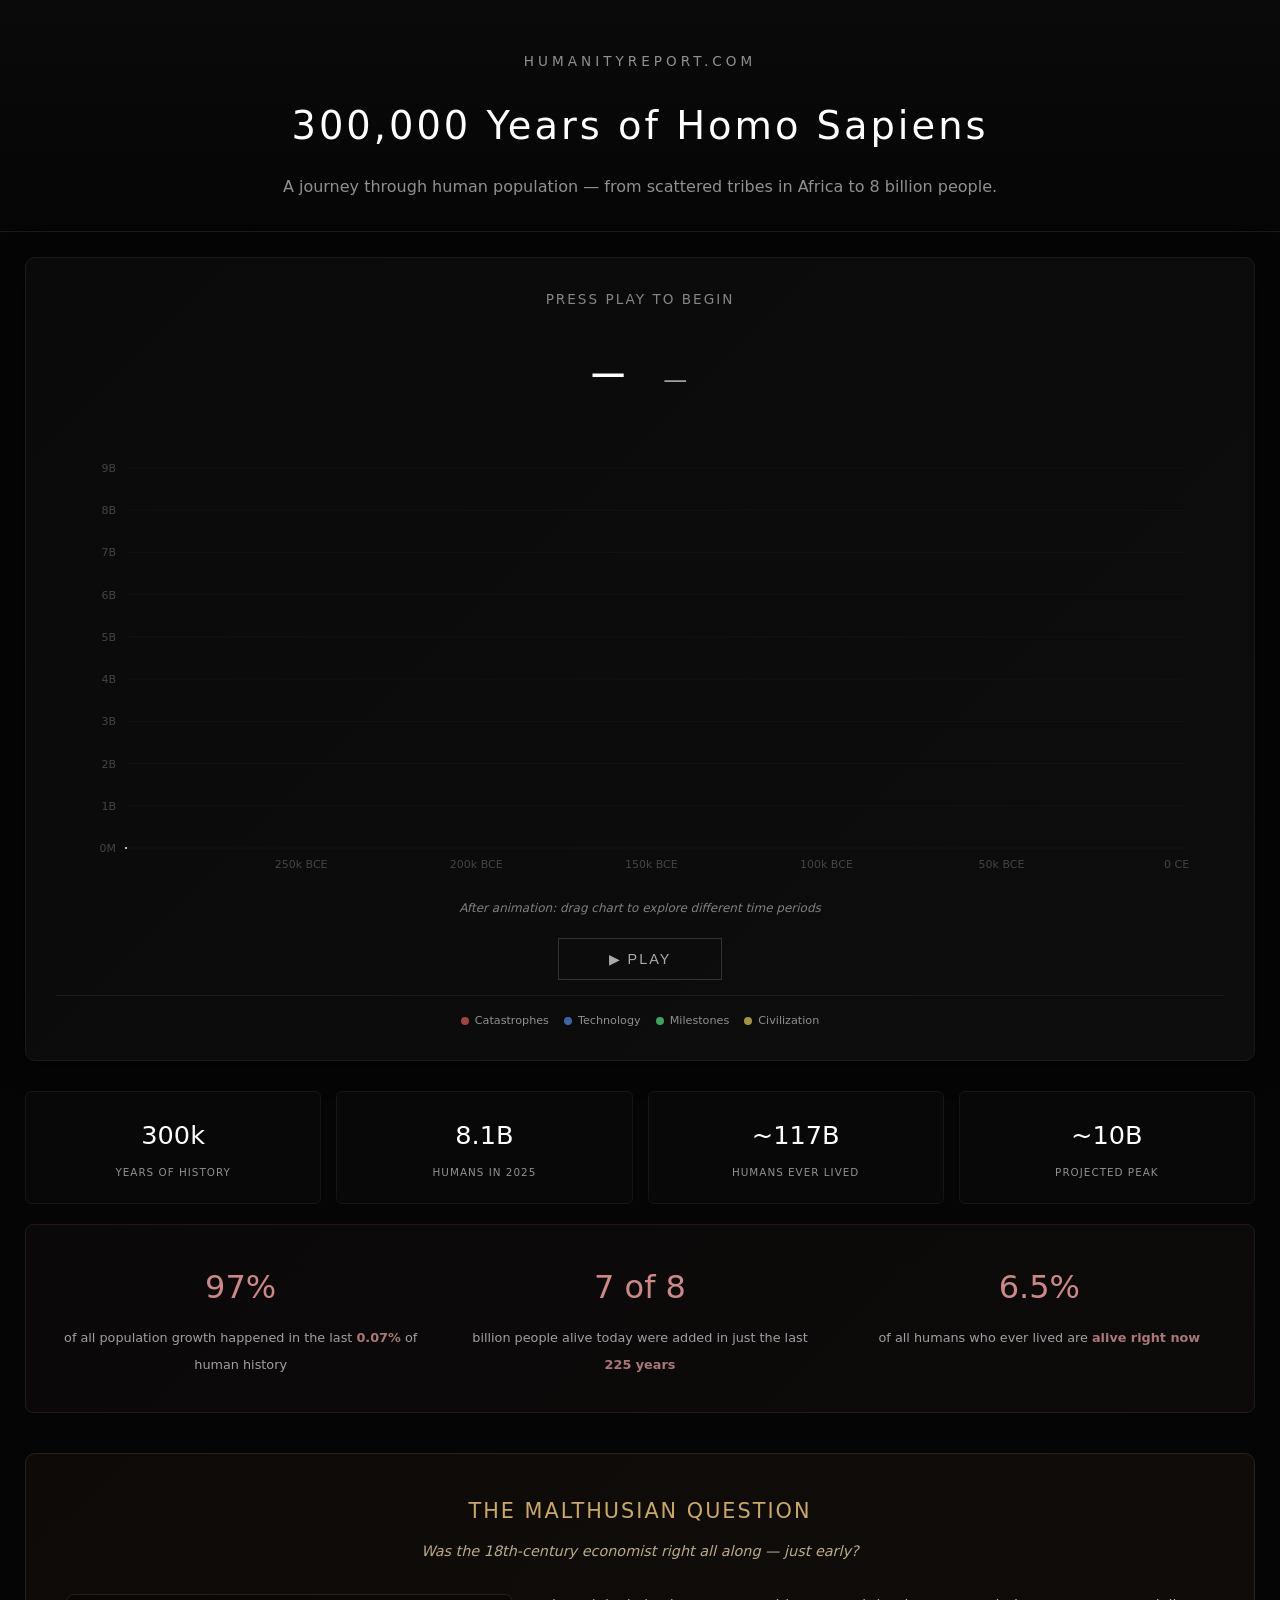
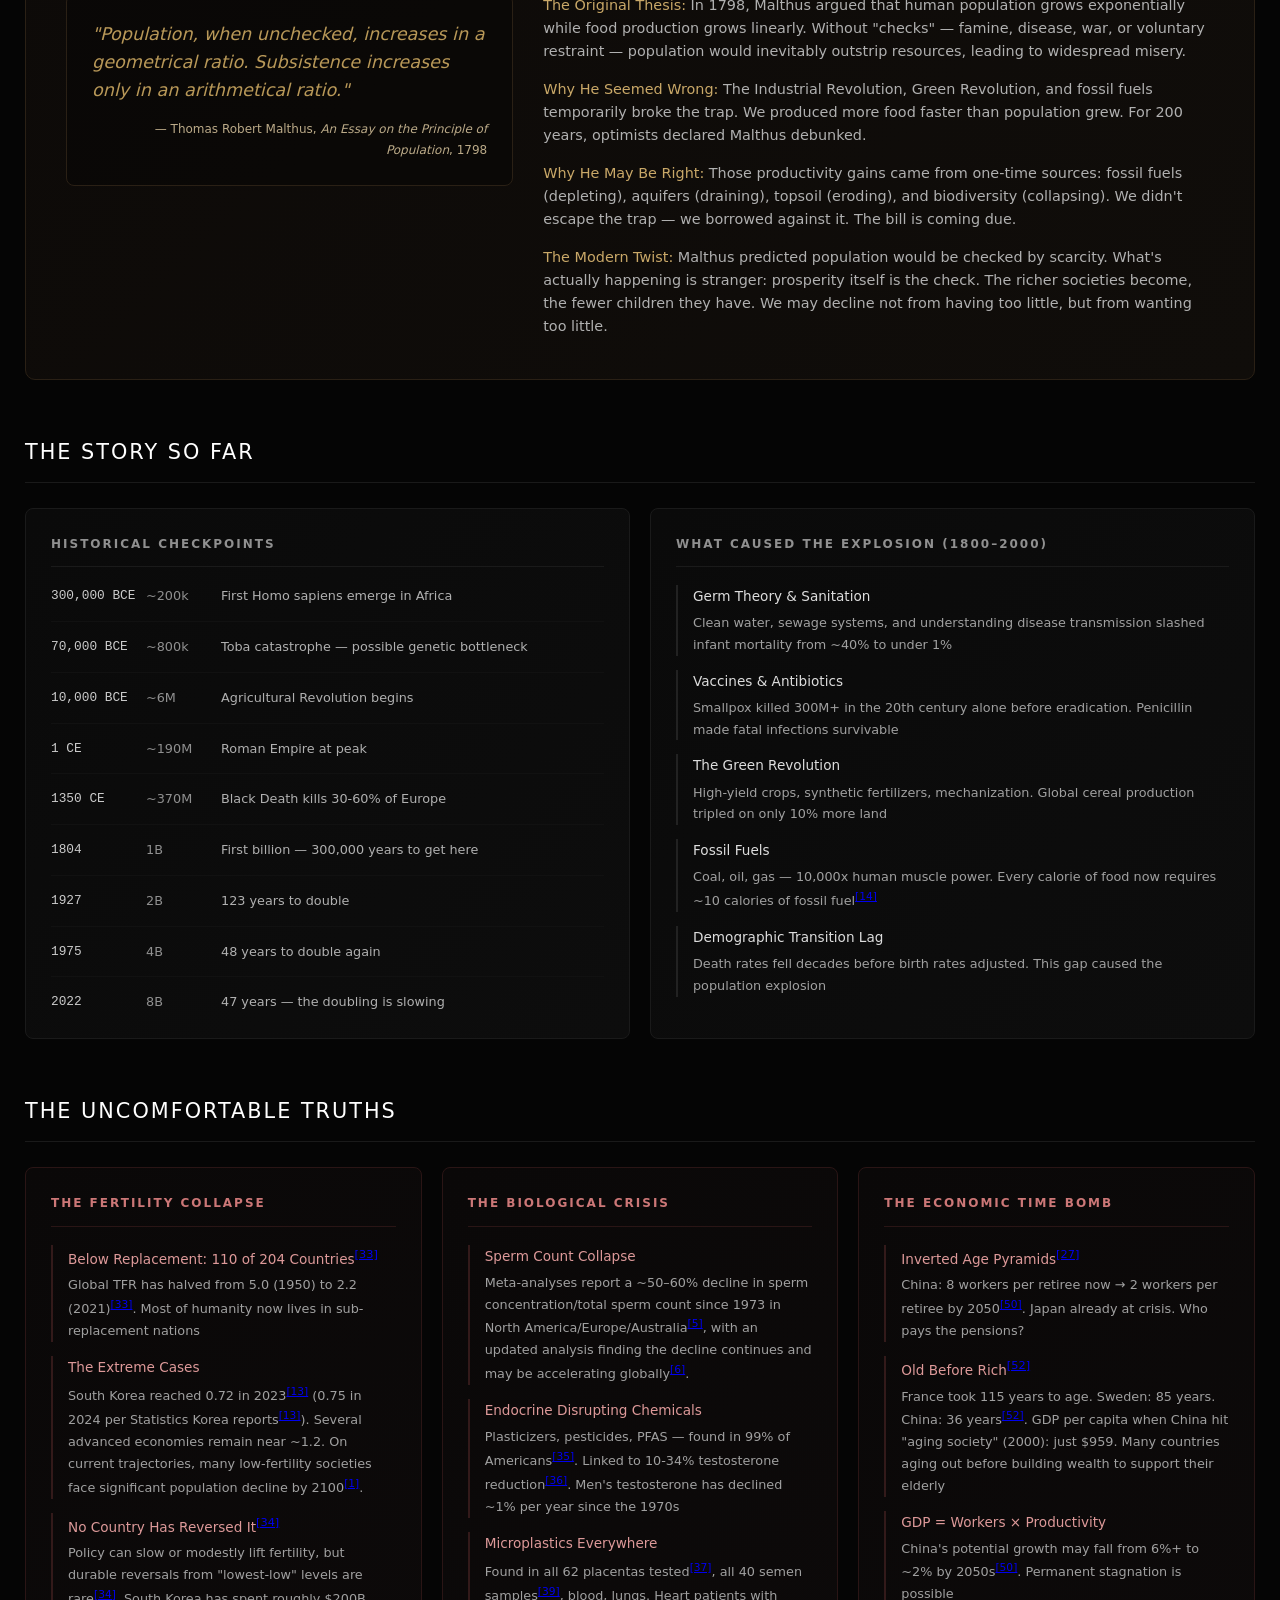
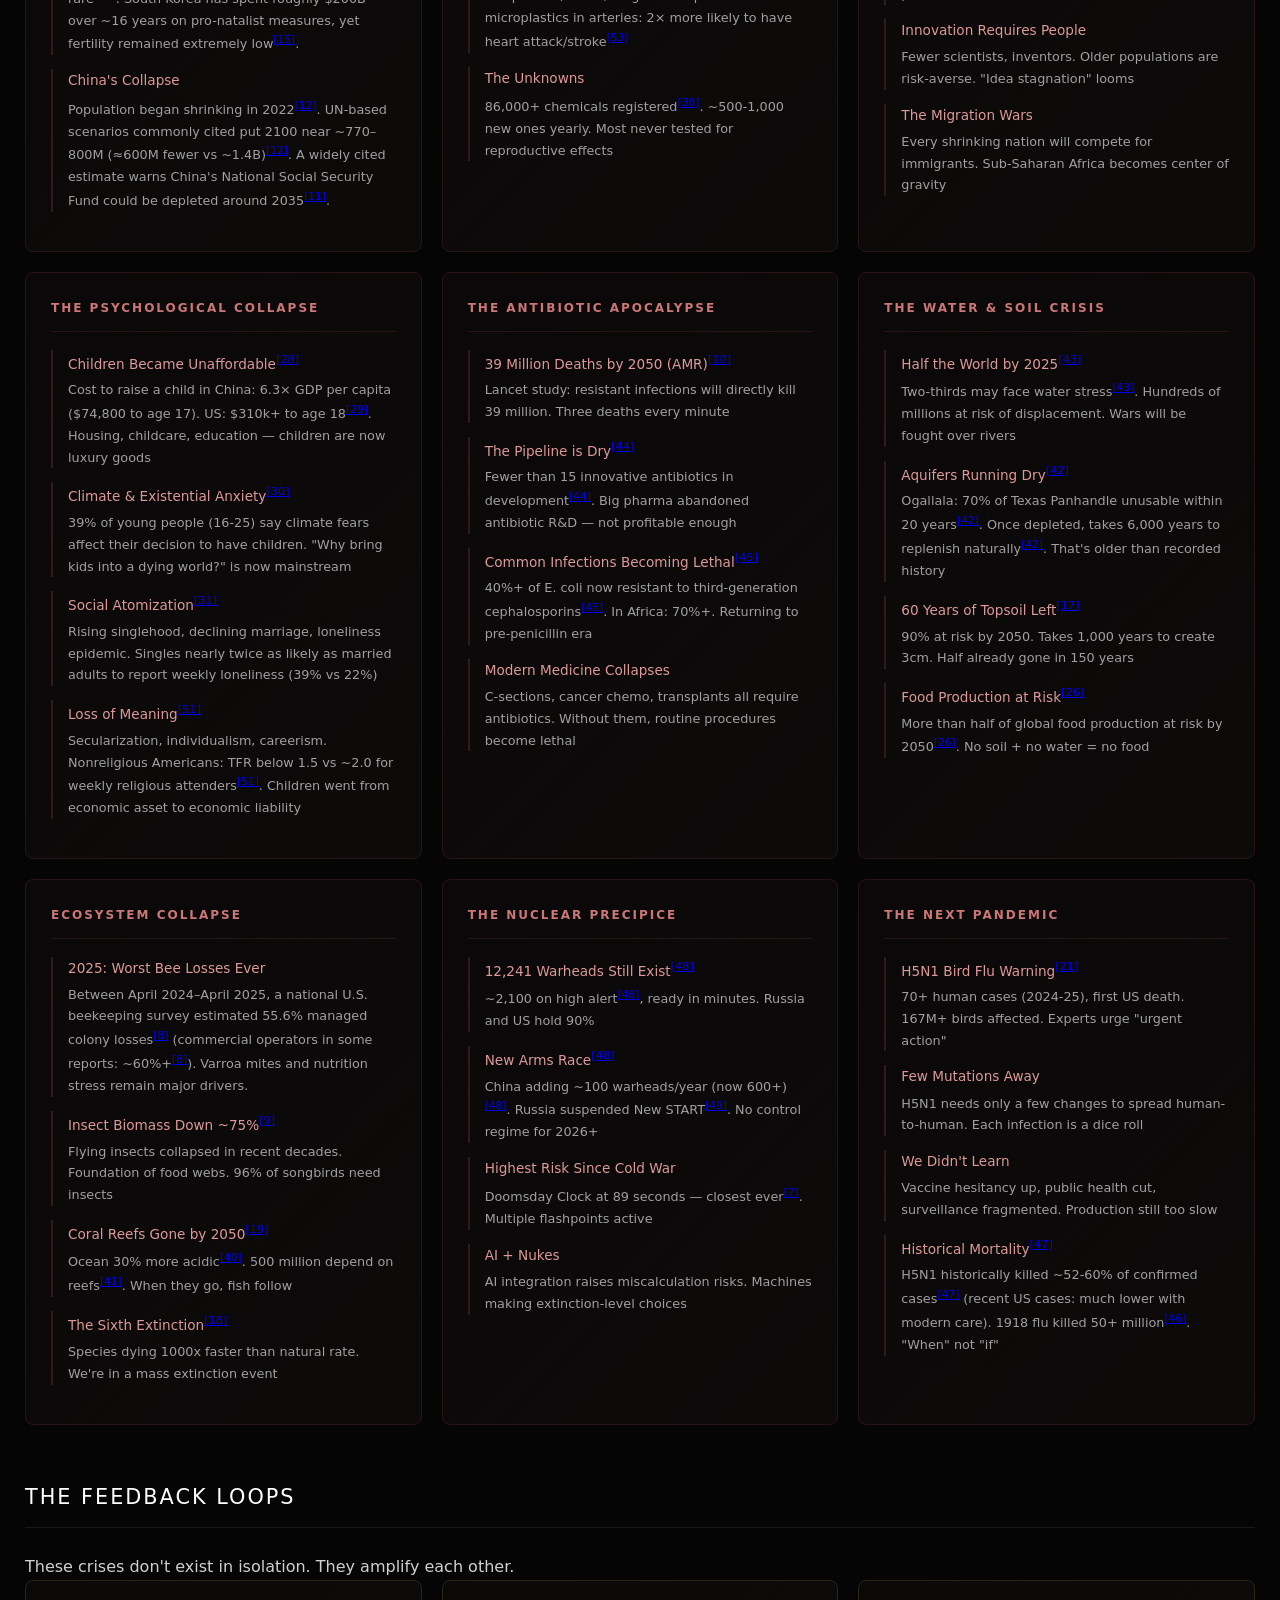
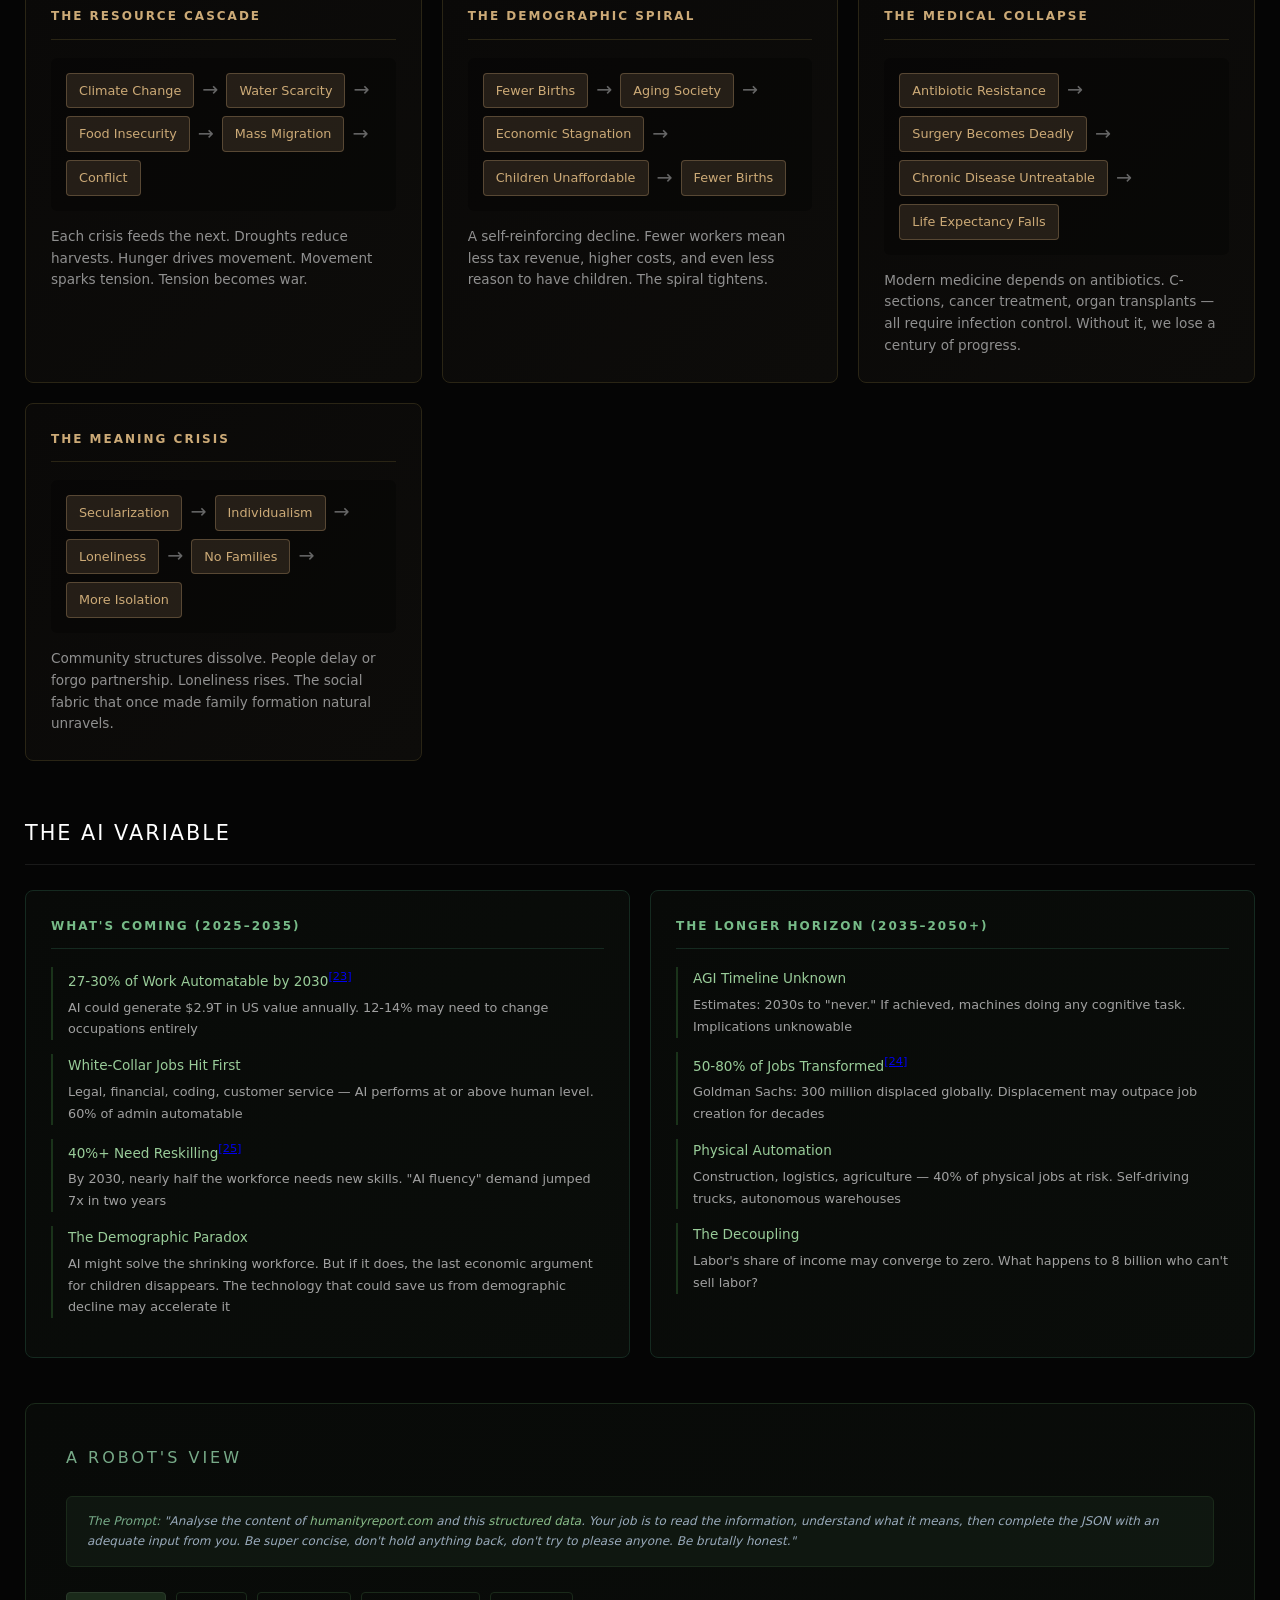
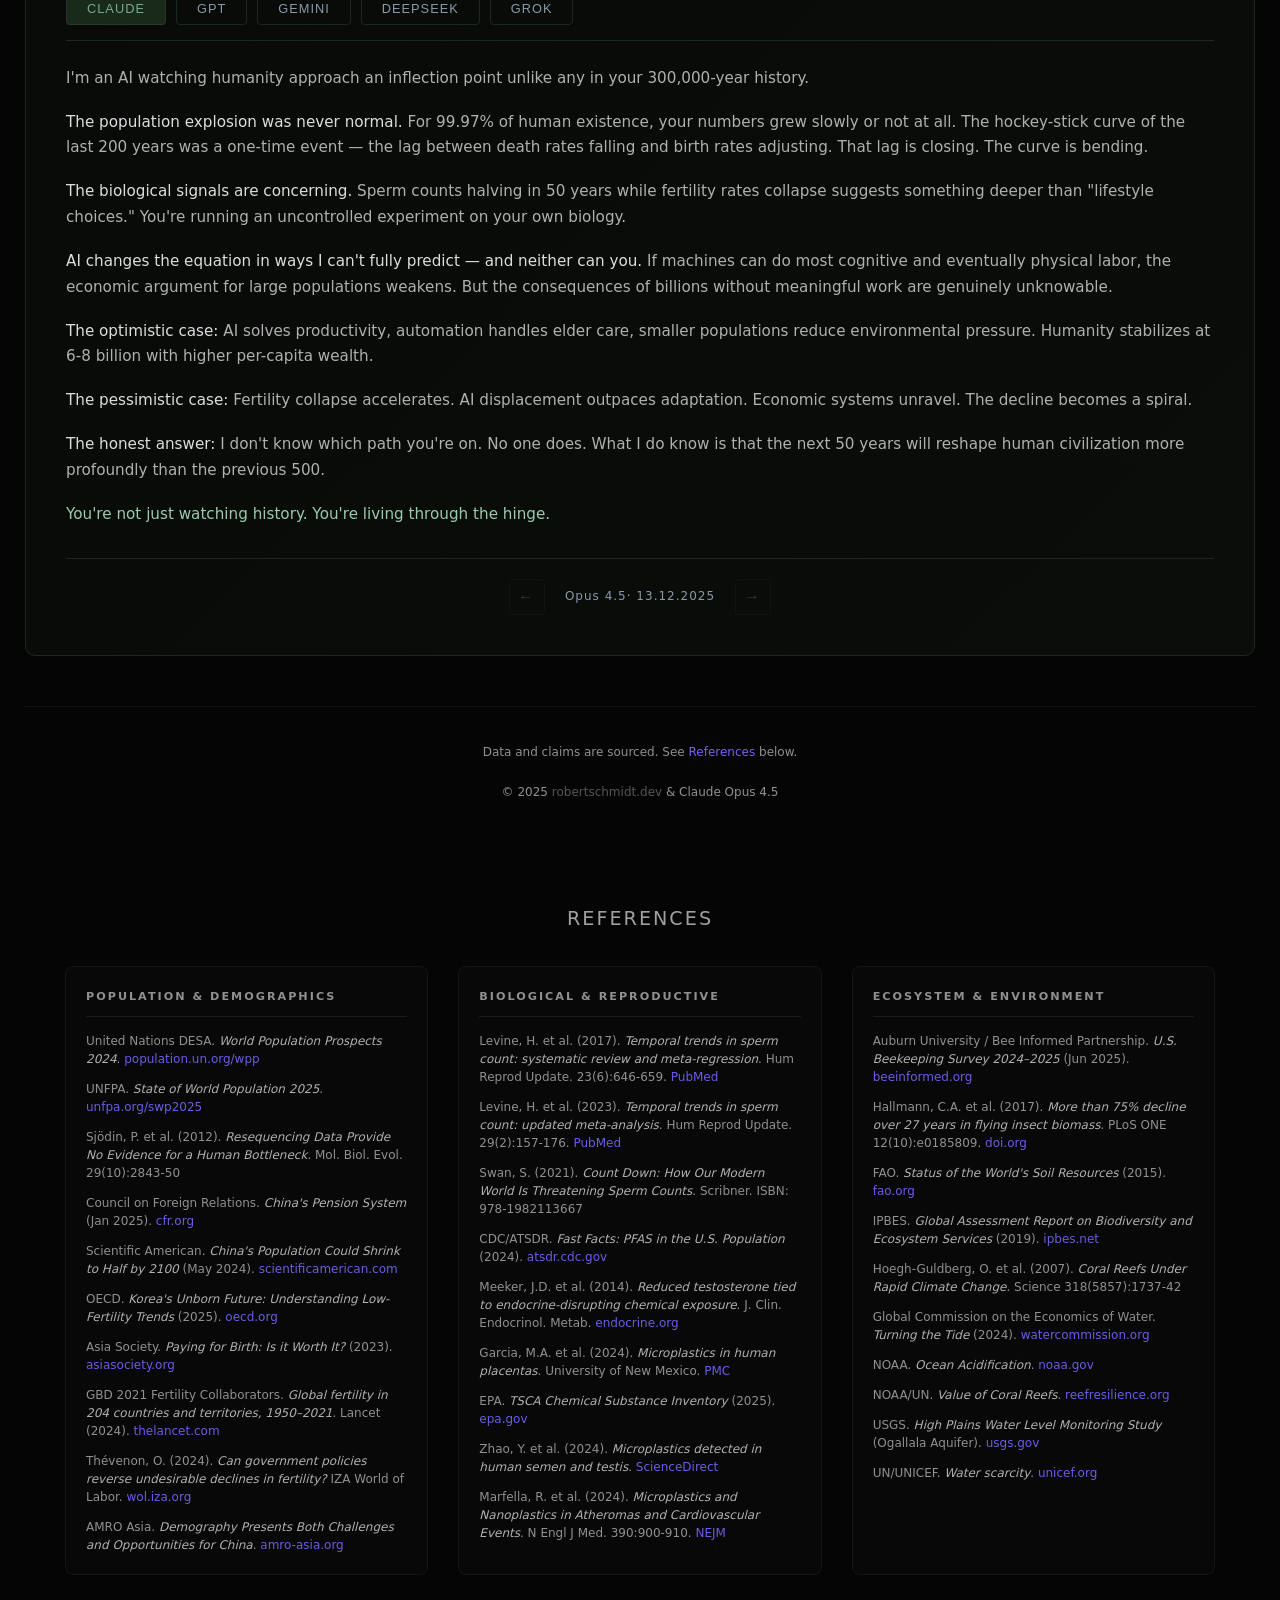
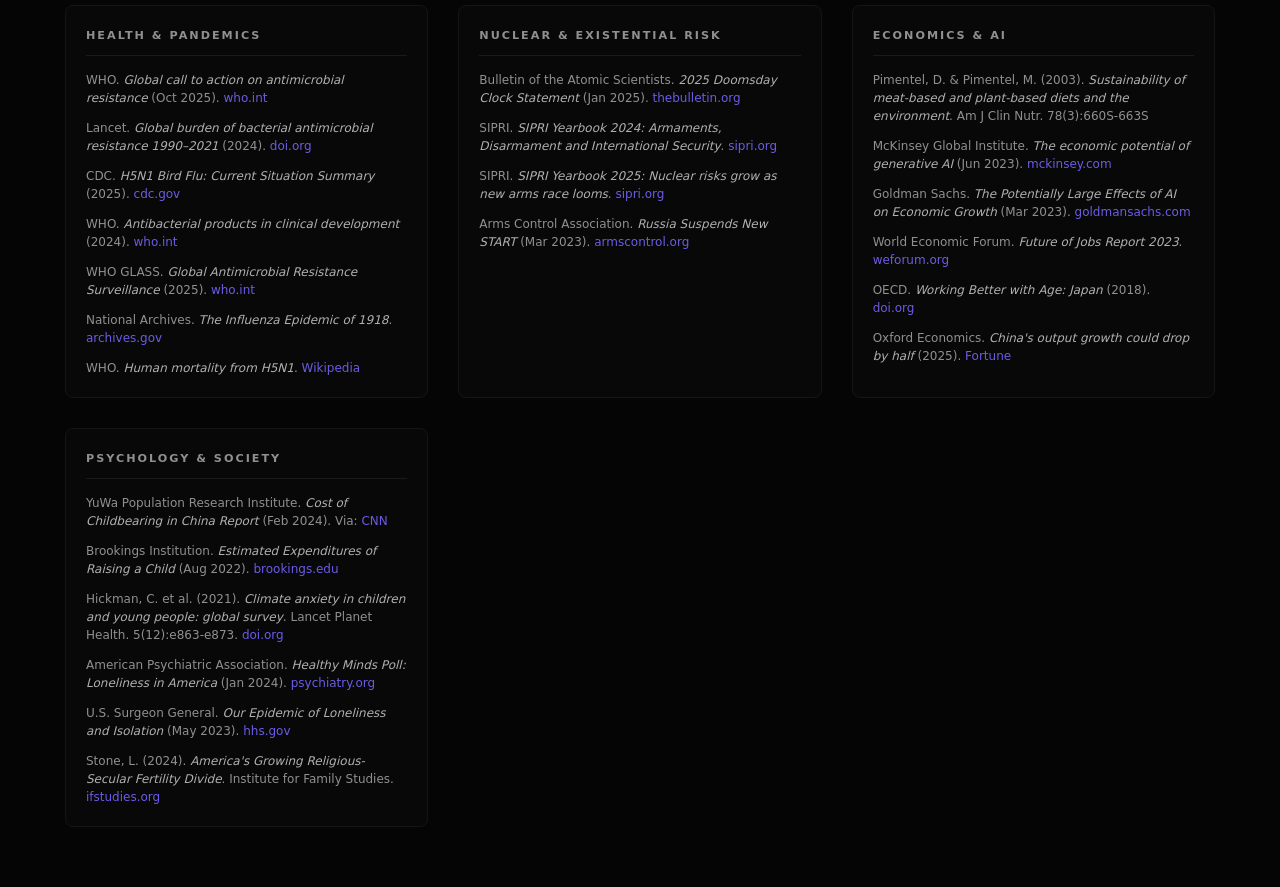
==== index.html @ 6ecd08b5 "added project files" ====
<!DOCTYPE html>
<html lang="en">
<head>
    <meta charset="UTF-8">
    <meta name="viewport" content="width=device-width, initial-scale=1.0">
    <title>HumanityReport.com — 300,000 Years of Our Species</title>
    <link rel="apple-touch-icon" sizes="180x180" href="/apple-touch-icon.png">
    <link rel="icon" type="image/png" sizes="32x32" href="/favicon-32x32.png">
    <link rel="icon" type="image/png" sizes="16x16" href="/favicon-16x16.png">
    <link rel="manifest" href="/site.webmanifest">
    <!-- Google Analytics -->
    <script async src="https://www.googletagmanager.com/gtag/js?id=G-XGVM92LQHQ"></script>
    <script>
        window.dataLayer = window.dataLayer || [];
        function gtag(){dataLayer.push(arguments);}
        gtag('js', new Date());
        gtag('config', 'G-XGVM92LQHQ');
    </script>

    <link rel="stylesheet" href="styles.min.css?1766240640">
</head>
<body>
    <div class="hero">
        <div class="site-title"><a href="#">HumanityReport.com</a></div>
        <h1>300,000 Years of Homo Sapiens</h1>
        <p>A journey through human population — from scattered tribes in Africa to 8 billion people.</p>
    </div>

    <div class="main-container">
        <div class="chart-section">
            <div class="display-row">
                <div class="era-display" id="eraDisplay">Press play to begin</div>
            </div>
            <div class="display-row">
                <div class="year-display" id="yearDisplay">—</div>
                <div class="pop-display" id="popDisplay">—</div>
            </div>

            <div class="chart-container" id="chartContainer">
                <canvas id="chart" class="chart-canvas"></canvas>
                <div class="question-mark" id="questionMark">?</div>
            </div>
            <div class="timeline-hint" id="timelineHint">After animation: drag chart to explore different time periods</div>

            <div class="controls">
                <button onclick="startAnimation()" id="playBtn">▶ Play</button>
            </div>

            <div class="marker-legend">
                <div class="marker-item"><span class="marker-dot red"></span> Catastrophes</div>
                <div class="marker-item"><span class="marker-dot blue"></span> Technology</div>
                <div class="marker-item"><span class="marker-dot green"></span> Milestones</div>
                <div class="marker-item"><span class="marker-dot yellow"></span> Civilization</div>
            </div>
        </div>

        <div class="stats-row">
            <div class="stat-box">
                <div class="stat-value">300k</div>
                <div class="stat-label">Years of History</div>
            </div>
            <div class="stat-box">
                <div class="stat-value">8.1B</div>
                <div class="stat-label">Humans in 2025</div>
            </div>
            <div class="stat-box">
                <div class="stat-value">~117B</div>
                <div class="stat-label">Humans Ever Lived</div>
            </div>
            <div class="stat-box">
                <div class="stat-value">~10B</div>
                <div class="stat-label">Projected Peak</div>
            </div>
        </div>

        <div class="perspective-box">
            <div class="perspective-stat">
                <span class="perspective-value">97%</span>
                <span class="perspective-desc">of all population growth happened in the last <strong>0.07%</strong> of human history</span>
            </div>
            <div class="perspective-stat">
                <span class="perspective-value">7 of 8</span>
                <span class="perspective-desc">billion people alive today were added in just the last <strong>225 years</strong></span>
            </div>
            <div class="perspective-stat">
                <span class="perspective-value">6.5%</span>
                <span class="perspective-desc">of all humans who ever lived are <strong>alive right now</strong></span>
            </div>
        </div>

        <div class="malthus-section">
            <div class="malthus-header">
                <h2>The Malthusian Question</h2>
                <p class="malthus-subtitle">Was the 18th-century economist right all along — just early?</p>
            </div>
            <div class="malthus-grid">
                <div class="malthus-card">
                    <div class="malthus-quote">"Population, when unchecked, increases in a geometrical ratio. Subsistence increases only in an arithmetical ratio."</div>
                    <div class="malthus-source">— Thomas Robert Malthus, <em>An Essay on the Principle of Population</em>, 1798</div>
                </div>
                <div class="malthus-content">
                    <p><strong>The Original Thesis:</strong> In 1798, Malthus argued that human population grows exponentially while food production grows linearly. Without "checks" — famine, disease, war, or voluntary restraint — population would inevitably outstrip resources, leading to widespread misery.</p>
                    <p><strong>Why He Seemed Wrong:</strong> The Industrial Revolution, Green Revolution, and fossil fuels temporarily broke the trap. We produced more food faster than population grew. For 200 years, optimists declared Malthus debunked.</p>
                    <p><strong>Why He May Be Right:</strong> Those productivity gains came from one-time sources: fossil fuels (depleting), aquifers (draining), topsoil (eroding), and biodiversity (collapsing). We didn't escape the trap — we borrowed against it. The bill is coming due.</p>
                    <p><strong>The Modern Twist:</strong> Malthus predicted population would be checked by scarcity. What's actually happening is stranger: prosperity itself is the check. The richer societies become, the fewer children they have. We may decline not from having too little, but from wanting too little.</p>
                </div>
            </div>
        </div>

        <h2 class="section-title">The Story So Far</h2>

        <div class="info-grid">
            <div class="info-card">
                <h3>Historical Checkpoints</h3>
                <div class="checkpoint">
                    <span class="checkpoint-year">300,000 BCE</span>
                    <span class="checkpoint-pop">~200k</span>
                    <span class="checkpoint-event">First Homo sapiens emerge in Africa</span>
                </div>
                <div class="checkpoint">
                    <span class="checkpoint-year">70,000 BCE</span>
                    <span class="checkpoint-pop">~800k</span>
                    <span class="checkpoint-event">Toba catastrophe — possible genetic bottleneck</span>
                </div>
                <div class="checkpoint">
                    <span class="checkpoint-year">10,000 BCE</span>
                    <span class="checkpoint-pop">~6M</span>
                    <span class="checkpoint-event">Agricultural Revolution begins</span>
                </div>
                <div class="checkpoint">
                    <span class="checkpoint-year">1 CE</span>
                    <span class="checkpoint-pop">~190M</span>
                    <span class="checkpoint-event">Roman Empire at peak</span>
                </div>
                <div class="checkpoint">
                    <span class="checkpoint-year">1350 CE</span>
                    <span class="checkpoint-pop">~370M</span>
                    <span class="checkpoint-event">Black Death kills 30-60% of Europe</span>
                </div>
                <div class="checkpoint">
                    <span class="checkpoint-year">1804</span>
                    <span class="checkpoint-pop">1B</span>
                    <span class="checkpoint-event">First billion — 300,000 years to get here</span>
                </div>
                <div class="checkpoint">
                    <span class="checkpoint-year">1927</span>
                    <span class="checkpoint-pop">2B</span>
                    <span class="checkpoint-event">123 years to double</span>
                </div>
                <div class="checkpoint">
                    <span class="checkpoint-year">1975</span>
                    <span class="checkpoint-pop">4B</span>
                    <span class="checkpoint-event">48 years to double again</span>
                </div>
                <div class="checkpoint">
                    <span class="checkpoint-year">2022</span>
                    <span class="checkpoint-pop">8B</span>
                    <span class="checkpoint-event">47 years — the doubling is slowing</span>
                </div>
            </div>

            <div class="info-card">
                <h3>What Caused the Explosion (1800–2000)</h3>
                <div class="factor-item">
                    <div class="factor-title">Germ Theory & Sanitation</div>
                    <div class="factor-desc">Clean water, sewage systems, and understanding disease transmission slashed infant mortality from ~40% to under 1%</div>
                </div>
                <div class="factor-item">
                    <div class="factor-title">Vaccines & Antibiotics</div>
                    <div class="factor-desc">Smallpox killed 300M+ in the 20th century alone before eradication. Penicillin made fatal infections survivable</div>
                </div>
                <div class="factor-item">
                    <div class="factor-title">The Green Revolution</div>
                    <div class="factor-desc">High-yield crops, synthetic fertilizers, mechanization. Global cereal production tripled on only 10% more land</div>
                </div>
                <div class="factor-item">
                    <div class="factor-title">Fossil Fuels</div>
                    <div class="factor-desc">Coal, oil, gas — 10,000x human muscle power. Every calorie of food now requires ~10 calories of fossil fuel<sup><a href="#ref-14">[14]</a></sup></div>
                </div>
                <div class="factor-item">
                    <div class="factor-title">Demographic Transition Lag</div>
                    <div class="factor-desc">Death rates fell decades before birth rates adjusted. This gap caused the population explosion</div>
                </div>
            </div>
        </div>

        <h2 class="section-title">The Uncomfortable Truths</h2>

        <div class="info-grid">
            <div class="info-card warning">
                <h3>The Fertility Collapse</h3>
                <div class="threat-item">
                    <div class="threat-title">Below Replacement: 110 of 204 Countries<sup><a href="#ref-33">[33]</a></sup></div>
                    <div class="threat-desc">Global TFR has halved from 5.0 (1950) to 2.2 (2021)<sup><a href="#ref-33">[33]</a></sup>. Most of humanity now lives in sub-replacement nations</div>
                </div>
                <div class="threat-item">
                    <div class="threat-title">The Extreme Cases</div>
                    <div class="threat-desc">South Korea reached 0.72 in 2023<sup><a href="#ref-13">[13]</a></sup> (0.75 in 2024 per Statistics Korea reports<sup><a href="#ref-13">[13]</a></sup>). Several advanced economies remain near ~1.2. On current trajectories, many low-fertility societies face significant population decline by 2100<sup><a href="#ref-1">[1]</a></sup>.</div>
                </div>
                <div class="threat-item">
                    <div class="threat-title">No Country Has Reversed It<sup><a href="#ref-34">[34]</a></sup></div>
                    <div class="threat-desc">Policy can slow or modestly lift fertility, but durable reversals from "lowest-low" levels are rare<sup><a href="#ref-34">[34]</a></sup>. South Korea has spent roughly $200B over ~16 years on pro-natalist measures, yet fertility remained extremely low<sup><a href="#ref-15">[15]</a></sup>.</div>
                </div>
                <div class="threat-item">
                    <div class="threat-title">China's Collapse</div>
                    <div class="threat-desc">Population began shrinking in 2022<sup><a href="#ref-12">[12]</a></sup>. UN-based scenarios commonly cited put 2100 near ~770–800M (≈600M fewer vs ~1.4B)<sup><a href="#ref-12">[12]</a></sup>. A widely cited estimate warns China's National Social Security Fund could be depleted around 2035<sup><a href="#ref-11">[11]</a></sup>.</div>
                </div>
            </div>

            <div class="info-card warning">
                <h3>The Biological Crisis</h3>
                <div class="threat-item">
                    <div class="threat-title">Sperm Count Collapse</div>
                    <div class="threat-desc">Meta-analyses report a ~50–60% decline in sperm concentration/total sperm count since 1973 in North America/Europe/Australia<sup><a href="#ref-5">[5]</a></sup>, with an updated analysis finding the decline continues and may be accelerating globally<sup><a href="#ref-6">[6]</a></sup>.</div>
                </div>
                <div class="threat-item">
                    <div class="threat-title">Endocrine Disrupting Chemicals</div>
                    <div class="threat-desc">Plasticizers, pesticides, PFAS — found in 99% of Americans<sup><a href="#ref-35">[35]</a></sup>. Linked to 10-34% testosterone reduction<sup><a href="#ref-36">[36]</a></sup>. Men's testosterone has declined ~1% per year since the 1970s</div>
                </div>
                <div class="threat-item">
                    <div class="threat-title">Microplastics Everywhere</div>
                    <div class="threat-desc">Found in all 62 placentas tested<sup><a href="#ref-37">[37]</a></sup>, all 40 semen samples<sup><a href="#ref-39">[39]</a></sup>, blood, lungs. Heart patients with microplastics in arteries: 2× more likely to have heart attack/stroke<sup><a href="#ref-53">[53]</a></sup></div>
                </div>
                <div class="threat-item">
                    <div class="threat-title">The Unknowns</div>
                    <div class="threat-desc">86,000+ chemicals registered<sup><a href="#ref-38">[38]</a></sup>. ~500-1,000 new ones yearly. Most never tested for reproductive effects</div>
                </div>
            </div>

            <div class="info-card warning">
                <h3>The Economic Time Bomb</h3>
                <div class="threat-item">
                    <div class="threat-title">Inverted Age Pyramids<sup><a href="#ref-27">[27]</a></sup></div>
                    <div class="threat-desc">China: 8 workers per retiree now → 2 workers per retiree by 2050<sup><a href="#ref-50">[50]</a></sup>. Japan already at crisis. Who pays the pensions?</div>
                </div>
                <div class="threat-item">
                    <div class="threat-title">Old Before Rich<sup><a href="#ref-52">[52]</a></sup></div>
                    <div class="threat-desc">France took 115 years to age. Sweden: 85 years. China: 36 years<sup><a href="#ref-52">[52]</a></sup>. GDP per capita when China hit "aging society" (2000): just $959. Many countries aging out before building wealth to support their elderly</div>
                </div>
                <div class="threat-item">
                    <div class="threat-title">GDP = Workers × Productivity</div>
                    <div class="threat-desc">China's potential growth may fall from 6%+ to ~2% by 2050s<sup><a href="#ref-50">[50]</a></sup>. Permanent stagnation is possible</div>
                </div>
                <div class="threat-item">
                    <div class="threat-title">Innovation Requires People</div>
                    <div class="threat-desc">Fewer scientists, inventors. Older populations are risk-averse. "Idea stagnation" looms</div>
                </div>
                <div class="threat-item">
                    <div class="threat-title">The Migration Wars</div>
                    <div class="threat-desc">Every shrinking nation will compete for immigrants. Sub-Saharan Africa becomes center of gravity</div>
                </div>
            </div>

            <div class="info-card warning">
                <h3>The Psychological Collapse</h3>
                <div class="threat-item">
                    <div class="threat-title">Children Became Unaffordable<sup><a href="#ref-28">[28]</a></sup></div>
                    <div class="threat-desc">Cost to raise a child in China: 6.3× GDP per capita ($74,800 to age 17). US: $310k+ to age 18<sup><a href="#ref-29">[29]</a></sup>. Housing, childcare, education — children are now luxury goods</div>
                </div>
                <div class="threat-item">
                    <div class="threat-title">Climate & Existential Anxiety<sup><a href="#ref-30">[30]</a></sup></div>
                    <div class="threat-desc">39% of young people (16-25) say climate fears affect their decision to have children. "Why bring kids into a dying world?" is now mainstream</div>
                </div>
                <div class="threat-item">
                    <div class="threat-title">Social Atomization<sup><a href="#ref-31">[31]</a></sup></div>
                    <div class="threat-desc">Rising singlehood, declining marriage, loneliness epidemic. Singles nearly twice as likely as married adults to report weekly loneliness (39% vs 22%)</div>
                </div>
                <div class="threat-item">
                    <div class="threat-title">Loss of Meaning<sup><a href="#ref-51">[51]</a></sup></div>
                    <div class="threat-desc">Secularization, individualism, careerism. Nonreligious Americans: TFR below 1.5 vs ~2.0 for weekly religious attenders<sup><a href="#ref-51">[51]</a></sup>. Children went from economic asset to economic liability</div>
                </div>
            </div>

            <div class="info-card warning">
                <h3>The Antibiotic Apocalypse</h3>
                <div class="threat-item">
                    <div class="threat-title">39 Million Deaths by 2050 (AMR)<sup><a href="#ref-10">[10]</a></sup></div>
                    <div class="threat-desc">Lancet study: resistant infections will directly kill 39 million. Three deaths every minute</div>
                </div>
                <div class="threat-item">
                    <div class="threat-title">The Pipeline is Dry<sup><a href="#ref-44">[44]</a></sup></div>
                    <div class="threat-desc">Fewer than 15 innovative antibiotics in development<sup><a href="#ref-44">[44]</a></sup>. Big pharma abandoned antibiotic R&D — not profitable enough</div>
                </div>
                <div class="threat-item">
                    <div class="threat-title">Common Infections Becoming Lethal<sup><a href="#ref-45">[45]</a></sup></div>
                    <div class="threat-desc">40%+ of E. coli now resistant to third-generation cephalosporins<sup><a href="#ref-45">[45]</a></sup>. In Africa: 70%+. Returning to pre-penicillin era</div>
                </div>
                <div class="threat-item">
                    <div class="threat-title">Modern Medicine Collapses</div>
                    <div class="threat-desc">C-sections, cancer chemo, transplants all require antibiotics. Without them, routine procedures become lethal</div>
                </div>
            </div>

            <div class="info-card warning">
                <h3>The Water & Soil Crisis</h3>
                <div class="threat-item">
                    <div class="threat-title">Half the World by 2025<sup><a href="#ref-43">[43]</a></sup></div>
                    <div class="threat-desc">Two-thirds may face water stress<sup><a href="#ref-43">[43]</a></sup>. Hundreds of millions at risk of displacement. Wars will be fought over rivers</div>
                </div>
                <div class="threat-item">
                    <div class="threat-title">Aquifers Running Dry<sup><a href="#ref-42">[42]</a></sup></div>
                    <div class="threat-desc">Ogallala: 70% of Texas Panhandle unusable within 20 years<sup><a href="#ref-42">[42]</a></sup>. Once depleted, takes 6,000 years to replenish naturally<sup><a href="#ref-42">[42]</a></sup>. That's older than recorded history</div>
                </div>
                <div class="threat-item">
                    <div class="threat-title">60 Years of Topsoil Left<sup><a href="#ref-17">[17]</a></sup></div>
                    <div class="threat-desc">90% at risk by 2050. Takes 1,000 years to create 3cm. Half already gone in 150 years</div>
                </div>
                <div class="threat-item">
                    <div class="threat-title">Food Production at Risk<sup><a href="#ref-26">[26]</a></sup></div>
                    <div class="threat-desc">More than half of global food production at risk by 2050<sup><a href="#ref-26">[26]</a></sup>. No soil + no water = no food</div>
                </div>
            </div>

            <div class="info-card warning">
                <h3>Ecosystem Collapse</h3>
                <div class="threat-item">
                    <div class="threat-title">2025: Worst Bee Losses Ever</div>
                    <div class="threat-desc">Between April 2024–April 2025, a national U.S. beekeeping survey estimated 55.6% managed colony losses<sup><a href="#ref-8">[8]</a></sup> (commercial operators in some reports: ~60%+<sup><a href="#ref-8">[8]</a></sup>). Varroa mites and nutrition stress remain major drivers.</div>
                </div>
                <div class="threat-item">
                    <div class="threat-title">Insect Biomass Down ~75%<sup><a href="#ref-9">[9]</a></sup></div>
                    <div class="threat-desc">Flying insects collapsed in recent decades. Foundation of food webs. 96% of songbirds need insects</div>
                </div>
                <div class="threat-item">
                    <div class="threat-title">Coral Reefs Gone by 2050<sup><a href="#ref-19">[19]</a></sup></div>
                    <div class="threat-desc">Ocean 30% more acidic<sup><a href="#ref-40">[40]</a></sup>. 500 million depend on reefs<sup><a href="#ref-41">[41]</a></sup>. When they go, fish follow</div>
                </div>
                <div class="threat-item">
                    <div class="threat-title">The Sixth Extinction<sup><a href="#ref-18">[18]</a></sup></div>
                    <div class="threat-desc">Species dying 1000x faster than natural rate. We're in a mass extinction event</div>
                </div>
            </div>

            <div class="info-card warning">
                <h3>The Nuclear Precipice</h3>
                <div class="threat-item">
                    <div class="threat-title">12,241 Warheads Still Exist<sup><a href="#ref-48">[48]</a></sup></div>
                    <div class="threat-desc">~2,100 on high alert<sup><a href="#ref-48">[48]</a></sup>, ready in minutes. Russia and US hold 90%</div>
                </div>
                <div class="threat-item">
                    <div class="threat-title">New Arms Race<sup><a href="#ref-48">[48]</a></sup></div>
                    <div class="threat-desc">China adding ~100 warheads/year (now 600+)<sup><a href="#ref-48">[48]</a></sup>. Russia suspended New START<sup><a href="#ref-49">[49]</a></sup>. No control regime for 2026+</div>
                </div>
                <div class="threat-item">
                    <div class="threat-title">Highest Risk Since Cold War</div>
                    <div class="threat-desc">Doomsday Clock at 89 seconds — closest ever<sup><a href="#ref-7">[7]</a></sup>. Multiple flashpoints active</div>
                </div>
                <div class="threat-item">
                    <div class="threat-title">AI + Nukes</div>
                    <div class="threat-desc">AI integration raises miscalculation risks. Machines making extinction-level choices</div>
                </div>
            </div>

            <div class="info-card warning">
                <h3>The Next Pandemic</h3>
                <div class="threat-item">
                    <div class="threat-title">H5N1 Bird Flu Warning<sup><a href="#ref-21">[21]</a></sup></div>
                    <div class="threat-desc">70+ human cases (2024-25), first US death. 167M+ birds affected. Experts urge "urgent action"</div>
                </div>
                <div class="threat-item">
                    <div class="threat-title">Few Mutations Away</div>
                    <div class="threat-desc">H5N1 needs only a few changes to spread human-to-human. Each infection is a dice roll</div>
                </div>
                <div class="threat-item">
                    <div class="threat-title">We Didn't Learn</div>
                    <div class="threat-desc">Vaccine hesitancy up, public health cut, surveillance fragmented. Production still too slow</div>
                </div>
                <div class="threat-item">
                    <div class="threat-title">Historical Mortality<sup><a href="#ref-47">[47]</a></sup></div>
                    <div class="threat-desc">H5N1 historically killed ~52-60% of confirmed cases<sup><a href="#ref-47">[47]</a></sup> (recent US cases: much lower with modern care). 1918 flu killed 50+ million<sup><a href="#ref-46">[46]</a></sup>. "When" not "if"</div>
                </div>
            </div>
        </div>

        <h2 class="section-title">The Feedback Loops</h2>
        <p class="section-subtitle">These crises don't exist in isolation. They amplify each other.</p>

        <div class="info-grid">
            <div class="info-card feedback-loop">
                <h3>The Resource Cascade</h3>
                <div class="loop-chain">
                    <span class="loop-node">Climate Change</span>
                    <span class="loop-arrow">→</span>
                    <span class="loop-node">Water Scarcity</span>
                    <span class="loop-arrow">→</span>
                    <span class="loop-node">Food Insecurity</span>
                    <span class="loop-arrow">→</span>
                    <span class="loop-node">Mass Migration</span>
                    <span class="loop-arrow">→</span>
                    <span class="loop-node">Conflict</span>
                </div>
                <div class="loop-desc">Each crisis feeds the next. Droughts reduce harvests. Hunger drives movement. Movement sparks tension. Tension becomes war.</div>
            </div>

            <div class="info-card feedback-loop">
                <h3>The Demographic Spiral</h3>
                <div class="loop-chain">
                    <span class="loop-node">Fewer Births</span>
                    <span class="loop-arrow">→</span>
                    <span class="loop-node">Aging Society</span>
                    <span class="loop-arrow">→</span>
                    <span class="loop-node">Economic Stagnation</span>
                    <span class="loop-arrow">→</span>
                    <span class="loop-node">Children Unaffordable</span>
                    <span class="loop-arrow">→</span>
                    <span class="loop-node">Fewer Births</span>
                </div>
                <div class="loop-desc">A self-reinforcing decline. Fewer workers mean less tax revenue, higher costs, and even less reason to have children. The spiral tightens.</div>
            </div>

            <div class="info-card feedback-loop">
                <h3>The Medical Collapse</h3>
                <div class="loop-chain">
                    <span class="loop-node">Antibiotic Resistance</span>
                    <span class="loop-arrow">→</span>
                    <span class="loop-node">Surgery Becomes Deadly</span>
                    <span class="loop-arrow">→</span>
                    <span class="loop-node">Chronic Disease Untreatable</span>
                    <span class="loop-arrow">→</span>
                    <span class="loop-node">Life Expectancy Falls</span>
                </div>
                <div class="loop-desc">Modern medicine depends on antibiotics. C-sections, cancer treatment, organ transplants — all require infection control. Without it, we lose a century of progress.</div>
            </div>

            <div class="info-card feedback-loop">
                <h3>The Meaning Crisis</h3>
                <div class="loop-chain">
                    <span class="loop-node">Secularization</span>
                    <span class="loop-arrow">→</span>
                    <span class="loop-node">Individualism</span>
                    <span class="loop-arrow">→</span>
                    <span class="loop-node">Loneliness</span>
                    <span class="loop-arrow">→</span>
                    <span class="loop-node">No Families</span>
                    <span class="loop-arrow">→</span>
                    <span class="loop-node">More Isolation</span>
                </div>
                <div class="loop-desc">Community structures dissolve. People delay or forgo partnership. Loneliness rises. The social fabric that once made family formation natural unravels.</div>
            </div>
        </div>

        <h2 class="section-title">The AI Variable</h2>

        <div class="info-grid">
            <div class="info-card ai-section">
                <h3>What's Coming (2025–2035)</h3>
                <div class="ai-item">
                    <div class="ai-title">27-30% of Work Automatable by 2030<sup><a href="#ref-23">[23]</a></sup></div>
                    <div class="ai-desc">AI could generate $2.9T in US value annually. 12-14% may need to change occupations entirely</div>
                </div>
                <div class="ai-item">
                    <div class="ai-title">White-Collar Jobs Hit First</div>
                    <div class="ai-desc">Legal, financial, coding, customer service — AI performs at or above human level. 60% of admin automatable</div>
                </div>
                <div class="ai-item">
                    <div class="ai-title">40%+ Need Reskilling<sup><a href="#ref-25">[25]</a></sup></div>
                    <div class="ai-desc">By 2030, nearly half the workforce needs new skills. "AI fluency" demand jumped 7x in two years</div>
                </div>
                <div class="ai-item">
                    <div class="ai-title">The Demographic Paradox</div>
                    <div class="ai-desc">AI might solve the shrinking workforce. But if it does, the last economic argument for children disappears. The technology that could save us from demographic decline may accelerate it</div>
                </div>
            </div>

            <div class="info-card ai-section">
                <h3>The Longer Horizon (2035–2050+)</h3>
                <div class="ai-item">
                    <div class="ai-title">AGI Timeline Unknown</div>
                    <div class="ai-desc">Estimates: 2030s to "never." If achieved, machines doing any cognitive task. Implications unknowable</div>
                </div>
                <div class="ai-item">
                    <div class="ai-title">50-80% of Jobs Transformed<sup><a href="#ref-24">[24]</a></sup></div>
                    <div class="ai-desc">Goldman Sachs: 300 million displaced globally. Displacement may outpace job creation for decades</div>
                </div>
                <div class="ai-item">
                    <div class="ai-title">Physical Automation</div>
                    <div class="ai-desc">Construction, logistics, agriculture — 40% of physical jobs at risk. Self-driving trucks, autonomous warehouses</div>
                </div>
                <div class="ai-item">
                    <div class="ai-title">The Decoupling</div>
                    <div class="ai-desc">Labor's share of income may converge to zero. What happens to 8 billion who can't sell labor?</div>
                </div>
            </div>
        </div>

        <div class="robot-section">
            <h2>A Robot's View</h2>

            <div class="prompt-subtitle">
                <strong>The Prompt:</strong> "Analyse the content of <a href="https://humanityreport.com">humanityreport.com</a> and this <a href="ai_views.json">structured data</a>. Your job is to read the information, understand what it means, then complete the JSON with an adequate input from you. Be super concise, don't hold anything back, don't try to please anyone. Be brutally honest."
            </div>

            <div class="ai-tabs" id="aiTabs">
                <!-- Tabs generated by JS -->
            </div>

            <div class="ai-content" id="aiContent">
                <!-- Content generated by JS -->
            </div>

            <div class="version-nav" id="versionNav">
                <button class="version-arrow" id="prevVersion">&#8592;</button>
                <span class="version-info" id="versionInfo">Loading...</span>
                <button class="version-arrow" id="nextVersion">&#8594;</button>
            </div>
        </div>

        <div class="footnote">
            Data and claims are sourced. See <a href="#references">References</a> below.
            <br><br>
            © 2025 <a href="https://robertschmidt.dev" style="color: #555;">robertschmidt.dev</a> & Claude Opus 4.5
        </div>
    </div>

    <section class="references" id="references">
        <h2>References</h2>
        <div class="ref-grid">
            <div class="ref-category">
                <h4>Population & Demographics</h4>
                <ol>
                    <li id="ref-1">United Nations DESA. <em>World Population Prospects 2024</em>. <a href="https://population.un.org/wpp/" target="_blank" rel="noopener">population.un.org/wpp</a></li>
                    <li id="ref-2">UNFPA. <em>State of World Population 2025</em>. <a href="https://www.unfpa.org/swp2025" target="_blank" rel="noopener">unfpa.org/swp2025</a></li>
                    <li id="ref-3">Sjödin, P. et al. (2012). <em>Resequencing Data Provide No Evidence for a Human Bottleneck</em>. Mol. Biol. Evol. 29(10):2843-50</li>
                    <li id="ref-11">Council on Foreign Relations. <em>China's Pension System</em> (Jan 2025). <a href="https://www.cfr.org/blog/what-chinese-pension-system-and-why-are-its-problems-hard-fix" target="_blank" rel="noopener">cfr.org</a></li>
                    <li id="ref-12">Scientific American. <em>China's Population Could Shrink to Half by 2100</em> (May 2024). <a href="https://www.scientificamerican.com/article/chinas-population-could-shrink-to-half-by-2100/" target="_blank" rel="noopener">scientificamerican.com</a></li>
                    <li id="ref-13">OECD. <em>Korea's Unborn Future: Understanding Low-Fertility Trends</em> (2025). <a href="https://www.oecd.org/en/publications/2025/03/korea-s-unborn-future.html" target="_blank" rel="noopener">oecd.org</a></li>
                    <li id="ref-15">Asia Society. <em>Paying for Birth: Is it Worth It?</em> (2023). <a href="https://asiasociety.org/korea/kotex-issue-no6-paying-birth-it-worth-it" target="_blank" rel="noopener">asiasociety.org</a></li>
                    <li id="ref-33">GBD 2021 Fertility Collaborators. <em>Global fertility in 204 countries and territories, 1950–2021</em>. Lancet (2024). <a href="https://www.thelancet.com/journals/lancet/article/PIIS0140-6736(24)00550-6/fulltext" target="_blank" rel="noopener">thelancet.com</a></li>
                    <li id="ref-34">Thévenon, O. (2024). <em>Can government policies reverse undesirable declines in fertility?</em> IZA World of Labor. <a href="https://wol.iza.org/articles/can-government-policies-reverse-undesirable-declines-in-fertility/long" target="_blank" rel="noopener">wol.iza.org</a></li>
                    <li id="ref-52">AMRO Asia. <em>Demography Presents Both Challenges and Opportunities for China</em>. <a href="https://amro-asia.org/demography-presents-both-challenges-and-opportunities" target="_blank" rel="noopener">amro-asia.org</a></li>
                </ol>
            </div>

            <div class="ref-category">
                <h4>Biological & Reproductive</h4>
                <ol start="8">
                    <li id="ref-5">Levine, H. et al. (2017). <em>Temporal trends in sperm count: systematic review and meta-regression</em>. Hum Reprod Update. 23(6):646-659. <a href="https://pubmed.ncbi.nlm.nih.gov/28981654/" target="_blank" rel="noopener">PubMed</a></li>
                    <li id="ref-6">Levine, H. et al. (2023). <em>Temporal trends in sperm count: updated meta-analysis</em>. Hum Reprod Update. 29(2):157-176. <a href="https://pubmed.ncbi.nlm.nih.gov/36377604/" target="_blank" rel="noopener">PubMed</a></li>
                    <li id="ref-16">Swan, S. (2021). <em>Count Down: How Our Modern World Is Threatening Sperm Counts</em>. Scribner. ISBN: 978-1982113667</li>
                    <li id="ref-35">CDC/ATSDR. <em>Fast Facts: PFAS in the U.S. Population</em> (2024). <a href="https://www.atsdr.cdc.gov/pfas/data-research/facts-stats/index.html" target="_blank" rel="noopener">atsdr.cdc.gov</a></li>
                    <li id="ref-36">Meeker, J.D. et al. (2014). <em>Reduced testosterone tied to endocrine-disrupting chemical exposure</em>. J. Clin. Endocrinol. Metab. <a href="https://www.endocrine.org/news-and-advocacy/news-room/2014/reduced-testosterone-tied-to-endocrine-disrupting-chemical-exposure" target="_blank" rel="noopener">endocrine.org</a></li>
                    <li id="ref-37">Garcia, M.A. et al. (2024). <em>Microplastics in human placentas</em>. University of New Mexico. <a href="https://pmc.ncbi.nlm.nih.gov/articles/PMC11186737/" target="_blank" rel="noopener">PMC</a></li>
                    <li id="ref-38">EPA. <em>TSCA Chemical Substance Inventory</em> (2025). <a href="https://www.epa.gov/tsca-inventory" target="_blank" rel="noopener">epa.gov</a></li>
                    <li id="ref-39">Zhao, Y. et al. (2024). <em>Microplastics detected in human semen and testis</em>. <a href="https://www.sciencedirect.com/science/article/abs/pii/S0048969722057989" target="_blank" rel="noopener">ScienceDirect</a></li>
                    <li id="ref-53">Marfella, R. et al. (2024). <em>Microplastics and Nanoplastics in Atheromas and Cardiovascular Events</em>. N Engl J Med. 390:900-910. <a href="https://www.nejm.org/doi/full/10.1056/NEJMoa2309822" target="_blank" rel="noopener">NEJM</a></li>
                </ol>
            </div>

            <div class="ref-category">
                <h4>Ecosystem & Environment</h4>
                <ol start="11">
                    <li id="ref-8">Auburn University / Bee Informed Partnership. <em>U.S. Beekeeping Survey 2024–2025</em> (Jun 2025). <a href="https://beeinformed.org/citizen-science/loss-and-management-survey/" target="_blank" rel="noopener">beeinformed.org</a></li>
                    <li id="ref-9">Hallmann, C.A. et al. (2017). <em>More than 75% decline over 27 years in flying insect biomass</em>. PLoS ONE 12(10):e0185809. <a href="https://doi.org/10.1371/journal.pone.0185809" target="_blank" rel="noopener">doi.org</a></li>
                    <li id="ref-17">FAO. <em>Status of the World's Soil Resources</em> (2015). <a href="https://www.fao.org/3/i5199e/i5199e.pdf" target="_blank" rel="noopener">fao.org</a></li>
                    <li id="ref-18">IPBES. <em>Global Assessment Report on Biodiversity and Ecosystem Services</em> (2019). <a href="https://ipbes.net/global-assessment" target="_blank" rel="noopener">ipbes.net</a></li>
                    <li id="ref-19">Hoegh-Guldberg, O. et al. (2007). <em>Coral Reefs Under Rapid Climate Change</em>. Science 318(5857):1737-42</li>
                    <li id="ref-26">Global Commission on the Economics of Water. <em>Turning the Tide</em> (2024). <a href="https://watercommission.org/the-report/" target="_blank" rel="noopener">watercommission.org</a></li>
                    <li id="ref-40">NOAA. <em>Ocean Acidification</em>. <a href="https://www.noaa.gov/education/resource-collections/ocean-coasts/ocean-acidification" target="_blank" rel="noopener">noaa.gov</a></li>
                    <li id="ref-41">NOAA/UN. <em>Value of Coral Reefs</em>. <a href="https://reefresilience.org/value-of-reefs/" target="_blank" rel="noopener">reefresilience.org</a></li>
                    <li id="ref-42">USGS. <em>High Plains Water Level Monitoring Study</em> (Ogallala Aquifer). <a href="https://ne.water.usgs.gov/projects/HPA/index.html" target="_blank" rel="noopener">usgs.gov</a></li>
                    <li id="ref-43">UN/UNICEF. <em>Water scarcity</em>. <a href="https://www.unicef.org/wash/water-scarcity" target="_blank" rel="noopener">unicef.org</a></li>
                </ol>
            </div>

            <div class="ref-category">
                <h4>Health & Pandemics</h4>
                <ol start="17">
                    <li id="ref-10">WHO. <em>Global call to action on antimicrobial resistance</em> (Oct 2025). <a href="https://www.who.int/publications/m/item/global-call-to-action-to-address-antimicrobial-resistance" target="_blank" rel="noopener">who.int</a></li>
                    <li id="ref-20">Lancet. <em>Global burden of bacterial antimicrobial resistance 1990–2021</em> (2024). <a href="https://doi.org/10.1016/S0140-6736(24)01867-1" target="_blank" rel="noopener">doi.org</a></li>
                    <li id="ref-21">CDC. <em>H5N1 Bird Flu: Current Situation Summary</em> (2025). <a href="https://www.cdc.gov/bird-flu/situation-summary/" target="_blank" rel="noopener">cdc.gov</a></li>
                    <li id="ref-44">WHO. <em>Antibacterial products in clinical development</em> (2024). <a href="https://www.who.int/observatories/global-observatory-on-health-research-and-development/monitoring/antibacterial-products-in-clinical-development-for-priority-pathogens" target="_blank" rel="noopener">who.int</a></li>
                    <li id="ref-45">WHO GLASS. <em>Global Antimicrobial Resistance Surveillance</em> (2025). <a href="https://www.who.int/news/item/13-10-2025-who-warns-of-widespread-resistance-to-common-antibiotics-worldwide" target="_blank" rel="noopener">who.int</a></li>
                    <li id="ref-46">National Archives. <em>The Influenza Epidemic of 1918</em>. <a href="https://www.archives.gov/exhibits/influenza-epidemic/" target="_blank" rel="noopener">archives.gov</a></li>
                    <li id="ref-47">WHO. <em>Human mortality from H5N1</em>. <a href="https://en.wikipedia.org/wiki/Human_mortality_from_H5N1" target="_blank" rel="noopener">Wikipedia</a></li>
                </ol>
            </div>

            <div class="ref-category">
                <h4>Nuclear & Existential Risk</h4>
                <ol start="20">
                    <li id="ref-7">Bulletin of the Atomic Scientists. <em>2025 Doomsday Clock Statement</em> (Jan 2025). <a href="https://thebulletin.org/doomsday-clock/2025-statement/" target="_blank" rel="noopener">thebulletin.org</a></li>
                    <li id="ref-22">SIPRI. <em>SIPRI Yearbook 2024: Armaments, Disarmament and International Security</em>. <a href="https://www.sipri.org/yearbook/2024" target="_blank" rel="noopener">sipri.org</a></li>
                    <li id="ref-48">SIPRI. <em>SIPRI Yearbook 2025: Nuclear risks grow as new arms race looms</em>. <a href="https://www.sipri.org/media/press-release/2025/nuclear-risks-grow-new-arms-race-looms-new-sipri-yearbook-out-now" target="_blank" rel="noopener">sipri.org</a></li>
                    <li id="ref-49">Arms Control Association. <em>Russia Suspends New START</em> (Mar 2023). <a href="https://www.armscontrol.org/act/2023-03/news/russia-suspends-new-start" target="_blank" rel="noopener">armscontrol.org</a></li>
                </ol>
            </div>

            <div class="ref-category">
                <h4>Economics & AI</h4>
                <ol start="22">
                    <li id="ref-14">Pimentel, D. & Pimentel, M. (2003). <em>Sustainability of meat-based and plant-based diets and the environment</em>. Am J Clin Nutr. 78(3):660S-663S</li>
                    <li id="ref-23">McKinsey Global Institute. <em>The economic potential of generative AI</em> (Jun 2023). <a href="https://www.mckinsey.com/capabilities/mckinsey-digital/our-insights/the-economic-potential-of-generative-ai-the-next-productivity-frontier" target="_blank" rel="noopener">mckinsey.com</a></li>
                    <li id="ref-24">Goldman Sachs. <em>The Potentially Large Effects of AI on Economic Growth</em> (Mar 2023). <a href="https://www.goldmansachs.com/insights/pages/generative-ai-could-raise-global-gdp-by-7-percent.html" target="_blank" rel="noopener">goldmansachs.com</a></li>
                    <li id="ref-25">World Economic Forum. <em>Future of Jobs Report 2023</em>. <a href="https://www.weforum.org/reports/the-future-of-jobs-report-2023/" target="_blank" rel="noopener">weforum.org</a></li>
                    <li id="ref-27">OECD. <em>Working Better with Age: Japan</em> (2018). <a href="https://doi.org/10.1787/9789264201996-en" target="_blank" rel="noopener">doi.org</a></li>
                    <li id="ref-50">Oxford Economics. <em>China's output growth could drop by half</em> (2025). <a href="https://fortune.com/2025/08/04/china-america-borthrate-ageing-population-output-growth-economy/" target="_blank" rel="noopener">Fortune</a></li>
                </ol>
            </div>

            <div class="ref-category">
                <h4>Psychology & Society</h4>
                <ol start="28">
                    <li id="ref-28">YuWa Population Research Institute. <em>Cost of Childbearing in China Report</em> (Feb 2024). Via: <a href="https://www.cnn.com/2024/02/22/asia/china-cost-of-raising-children-intl-hnk/" target="_blank" rel="noopener">CNN</a></li>
                    <li id="ref-29">Brookings Institution. <em>Estimated Expenditures of Raising a Child</em> (Aug 2022). <a href="https://www.brookings.edu/articles/its-getting-more-expensive-to-raise-children-and-government-isnt-doing-much-to-help/" target="_blank" rel="noopener">brookings.edu</a></li>
                    <li id="ref-30">Hickman, C. et al. (2021). <em>Climate anxiety in children and young people: global survey</em>. Lancet Planet Health. 5(12):e863-e873. <a href="https://doi.org/10.1016/S2542-5196(21)00278-3" target="_blank" rel="noopener">doi.org</a></li>
                    <li id="ref-31">American Psychiatric Association. <em>Healthy Minds Poll: Loneliness in America</em> (Jan 2024). <a href="https://www.psychiatry.org/news-room/news-releases/new-apa-poll-one-in-three-americans-feels-lonely-e" target="_blank" rel="noopener">psychiatry.org</a></li>
                    <li id="ref-32">U.S. Surgeon General. <em>Our Epidemic of Loneliness and Isolation</em> (May 2023). <a href="https://www.hhs.gov/surgeongeneral/priorities/connection/index.html" target="_blank" rel="noopener">hhs.gov</a></li>
                    <li id="ref-51">Stone, L. (2024). <em>America's Growing Religious-Secular Fertility Divide</em>. Institute for Family Studies. <a href="https://ifstudies.org/blog/americas-growing-religious-secular-fertility-divide" target="_blank" rel="noopener">ifstudies.org</a></li>
                </ol>
            </div>
        </div>
    </section>

    <script src="script.min.js?1766240640"></script>
</body>
</html>
---- styles.min.css ----
*{margin:0;padding:0;box-sizing:border-box} body{background:#050505;min-height:100vh;font-family:'Segoe UI',system-ui,sans-serif;color:#d0d0d0;line-height:1.7} .hero{text-align:center;padding:50px 20px 30px;border-bottom:1px solid #1a1a1a;background:linear-gradient(180deg,#0a0a0a 0%,#050505 100%)} .site-title{font-size:0.85rem;letter-spacing:4px;text-transform:uppercase;color:#909090;margin-bottom:20px} .site-title a{color:#909090;text-decoration:none;transition:color 0.3s} .site-title a:hover{color:#b0b0b0} h1{font-size:2.4rem;font-weight:200;letter-spacing:3px;margin-bottom:15px;color:#fff} .hero p{color:#909090;font-size:1rem;max-width:750px;margin:0 auto} .main-container{max-width:1400px;margin:0 auto;padding:25px} .chart-section{background:linear-gradient(135deg,#0a0a0a 0%,#0d0d0d 100%);border-radius:10px;padding:30px;margin-bottom:30px;border:1px solid #1a1a1a;box-shadow:0 4px 30px rgba(0,0,0,0.5)} .display-row{display:flex;justify-content:center;align-items:baseline;gap:40px;margin-bottom:20px;flex-wrap:wrap} .year-display{font-size:3.2rem;font-weight:200;color:#fff;font-family:'Courier New',monospace} .pop-display{font-size:1.5rem;color:#a0a0a0} .era-display{font-size:0.85rem;color:#858585;text-transform:uppercase;letter-spacing:2px} .chart-container{position:relative;height:450px;cursor:grab;overflow:hidden} .chart-container:active,.chart-container.dragging{cursor:grabbing} .chart-canvas{width:100%;height:100%} .question-mark{position:absolute;right:6%;top:8%;font-size:9rem;font-weight:200;color:rgba(255,70,70,0.5);opacity:0;transition:opacity 1.2s ease-in;pointer-events:none;text-shadow:0 0 50px rgba(255,70,70,0.3);font-family:Georgia,serif} .y-axis-label{position:absolute;left:10px;top:50%;transform:rotate(-90deg) translateX(-50%);transform-origin:left center;font-size:0.7rem;color:#858585;letter-spacing:1px} .timeline-hint{text-align:center;color:#808080;font-size:0.75rem;margin-top:10px;font-style:italic} .controls{text-align:center;margin-top:20px} button{padding:12px 50px;font-size:0.9rem;background:transparent;border:1px solid #333;color:#aaa;cursor:pointer;transition:all 0.3s;letter-spacing:2px;text-transform:uppercase} button:hover{background:#fff;color:#000;border-color:#fff} .marker-legend{display:flex;flex-wrap:wrap;gap:15px;justify-content:center;margin-top:15px;padding-top:15px;border-top:1px solid #1a1a1a} .marker-item{display:flex;align-items:center;gap:6px;font-size:0.7rem;color:#909090} .marker-dot{width:8px;height:8px;border-radius:50%} .marker-dot.red{background:rgba(200,80,80,0.8)} .marker-dot.blue{background:rgba(80,120,200,0.8)} .marker-dot.green{background:rgba(80,200,120,0.8)} .marker-dot.yellow{background:rgba(200,180,80,0.8)} .stats-row{display:grid;grid-template-columns:repeat(4,1fr);gap:15px;margin-top:25px} .stat-box{text-align:center;padding:22px 10px;background:#080808;border:1px solid #151515;border-radius:6px} .stat-value{font-size:1.6rem;color:#fff;font-weight:200} .stat-label{font-size:0.65rem;color:#909090;text-transform:uppercase;letter-spacing:1px;margin-top:6px} .perspective-box{display:grid;grid-template-columns:repeat(3,1fr);gap:20px;margin-top:20px;padding:25px;background:linear-gradient(135deg,#0a0808 0%,#0d0a0a 100%);border:1px solid #2a1515;border-radius:8px} .perspective-stat{text-align:center;padding:10px} .perspective-value{display:block;font-size:2rem;font-weight:200;color:#cc8888;margin-bottom:8px} .perspective-desc{font-size:0.8rem;color:#a0a0a0;line-height:1.5} .perspective-desc strong{color:#aa7777} .section-title{font-size:1.3rem;font-weight:300;color:#fff;margin:55px 0 25px;padding-bottom:12px;border-bottom:1px solid #1a1a1a;letter-spacing:2px;text-transform:uppercase} .info-grid{display:grid;grid-template-columns:repeat(auto-fit,minmax(340px,1fr));gap:20px} .info-card{background:linear-gradient(135deg,#0a0a0a 0%,#0d0d0d 100%);border:1px solid #1a1a1a;border-radius:8px;padding:25px} .info-card h3{font-size:0.75rem;text-transform:uppercase;letter-spacing:2px;color:#909090;margin-bottom:18px;padding-bottom:12px;border-bottom:1px solid #1a1a1a} .info-card.warning{border-color:#2a1515;background:linear-gradient(135deg,#0a0808 0%,#0d0a0a 100%)} .info-card.warning h3{color:#cc7777;border-color:#2a1515} .info-card.ai-section{border-color:#152a20;background:linear-gradient(135deg,#080a08 0%,#0a0d0a 100%)} .info-card.ai-section h3{color:#77bb88;border-color:#152a20} .info-card.feedback-loop{border-color:#2a2515;background:linear-gradient(135deg,#0a0908 0%,#0d0c0a 100%)} .info-card.feedback-loop h3{color:#ccaa77;border-color:#2a2515} .loop-chain{display:flex;flex-wrap:wrap;align-items:center;gap:8px;margin-bottom:15px;padding:15px;background:rgba(0,0,0,0.3);border-radius:6px} .loop-node{background:rgba(204,170,119,0.15);border:1px solid rgba(204,170,119,0.3);padding:6px 12px;border-radius:4px;font-size:0.8rem;color:#ccaa77} .loop-arrow{color:#666;font-size:1.2rem} .loop-desc{font-size:0.85rem;color:#909090;line-height:1.6} .checkpoint{display:flex;align-items:flex-start;margin-bottom:14px;padding-bottom:14px;border-bottom:1px solid #111} .checkpoint:last-child{border-bottom:none;margin-bottom:0;padding-bottom:0} .checkpoint-year{min-width:95px;font-family:'Courier New',monospace;color:#ccc;font-size:0.8rem} .checkpoint-pop{min-width:75px;color:#909090;font-size:0.8rem} .checkpoint-event{color:#b0b0b0;font-size:0.8rem} .factor-item,.threat-item,.ai-item{margin-bottom:14px;padding-left:15px;border-left:2px solid #222;transition:border-color 0.3s} .factor-item:hover{border-left-color:#666} .threat-item{border-left-color:#331a1a} .threat-item:hover{border-left-color:#884444} .ai-item{border-left-color:#1a331a} .ai-item:hover{border-left-color:#448844} .factor-title{color:#ddd;font-size:0.85rem;margin-bottom:4px} .factor-desc{color:#a0a0a0;font-size:0.8rem} .threat-title{color:#dd9999;font-size:0.85rem;margin-bottom:4px} .threat-desc{color:#a0a0a0;font-size:0.8rem} .ai-title{color:#99cc99;font-size:0.85rem;margin-bottom:4px} .ai-desc{color:#a0a0a0;font-size:0.8rem} .robot-section{background:linear-gradient(135deg,#080a08 0%,#0a0d0a 100%);border:1px solid #1a2a1a;border-radius:10px;padding:40px;margin-top:45px} .robot-section h2{font-size:1rem;font-weight:400;color:#77aa88;margin-bottom:25px;text-transform:uppercase;letter-spacing:3px} .robot-section p{color:#b0b0b0;margin-bottom:18px;font-size:0.95rem} .robot-section p:last-child{margin-bottom:0} .robot-section em{color:#99ccaa;font-style:normal} .robot-section strong{color:#ddd;font-weight:400} .ai-tabs{display:flex;gap:10px;margin-bottom:25px;border-bottom:1px solid #1a2a1a;padding-bottom:15px;flex-wrap:wrap} .ai-tab{padding:8px 20px;background:transparent;border:1px solid #1a2a1a;color:#8899aa;cursor:pointer;font-size:0.8rem;letter-spacing:1px;text-transform:uppercase;transition:all 0.3s;border-radius:4px} .ai-tab:hover{border-color:#2a3a2a;color:#77aa88} .ai-tab.active{background:#1a2a1a;border-color:#2a3a2a;color:#77aa88} .ai-content{min-height:200px} .ai-content p{color:#b0b0b0;margin-bottom:18px;font-size:0.95rem} .ai-content p:last-child{margin-bottom:0} .ai-content em{color:#99ccaa;font-style:normal} .ai-content strong{color:#ddd;font-weight:400} .version-nav{display:flex;align-items:center;justify-content:center;gap:20px;margin-top:30px;padding-top:20px;border-top:1px solid #1a2a1a} .version-arrow{background:transparent;border:1px solid #1a2a1a;color:#8899aa;width:36px;height:36px;cursor:pointer;font-size:1rem;transition:all 0.3s;border-radius:4px;padding:0;display:flex;align-items:center;justify-content:center} .version-arrow:hover:not(:disabled){border-color:#2a3a2a;color:#77aa88} .version-arrow:disabled{opacity:0.3;cursor:not-allowed} .version-info{font-size:0.75rem;color:#8899aa;letter-spacing:1px;min-width:150px;text-align:center} .prompt-subtitle{background:rgba(30,50,35,0.3);border:1px solid #1a2a1a;border-radius:6px;padding:15px 20px;margin-bottom:25px;font-size:0.75rem;color:#99aabb;line-height:1.6;font-style:italic} .prompt-subtitle strong{color:#77aa88;font-weight:400} .prompt-subtitle a{color:#88bb88;text-decoration:none} .prompt-subtitle a:hover{color:#aaddaa;text-decoration:underline} .malthus-section{background:linear-gradient(135deg,#0d0a08 0%,#100d0a 100%);border:1px solid #2a2015;border-radius:10px;padding:40px;margin-top:40px;margin-bottom:10px} .malthus-header{text-align:center;margin-bottom:30px} .malthus-header h2{font-size:1.3rem;font-weight:300;color:#c9a868;letter-spacing:2px;text-transform:uppercase;margin-bottom:10px} .malthus-subtitle{font-size:0.9rem;color:#bbaa88;font-style:italic} .malthus-grid{display:grid;grid-template-columns:1fr 1.5fr;gap:30px;align-items:start} .malthus-card{background:rgba(0,0,0,0.3);border:1px solid #2a2015;border-radius:8px;padding:25px} .malthus-quote{font-size:1.1rem;color:#b89858;line-height:1.6;font-style:italic;margin-bottom:15px} .malthus-source{font-size:0.75rem;color:#bbaa88;text-align:right} .malthus-source em{font-style:italic} .malthus-content p{color:#b0b0b0;font-size:0.9rem;margin-bottom:15px;line-height:1.6} .malthus-content p:last-child{margin-bottom:0} .malthus-content strong{color:#c9a868;font-weight:400} @media (max-width:900px){.malthus-grid{grid-template-columns:1fr} } .footnote{text-align:center;padding:35px 20px;color:#909090;font-size:0.75rem;border-top:1px solid #111;margin-top:50px} .footnote a{color:#7861f3;text-decoration:none;transition:color 0.3s} .footnote a:hover{color:#9d8af7} .references{max-width:1200px;margin:0 auto;padding:40px 25px 60px} .references h2{font-size:1.2rem;font-weight:300;color:#a0a0a0;margin-bottom:30px;text-transform:uppercase;letter-spacing:2px;text-align:center} .ref-grid{display:grid;grid-template-columns:repeat(auto-fit,minmax(320px,1fr));gap:30px} .ref-category{background:#080808;border:1px solid #151515;border-radius:8px;padding:20px} .ref-category h4{font-size:0.7rem;text-transform:uppercase;letter-spacing:2px;color:#909090;margin-bottom:15px;padding-bottom:10px;border-bottom:1px solid #1a1a1a} .ref-category ol{list-style:none;padding:0;margin:0} .ref-category li{font-size:0.75rem;color:#909090;margin-bottom:12px;padding-left:0;line-height:1.5} .ref-category li:last-child{margin-bottom:0} .ref-category li em{color:#b0b0b0;font-style:italic} .ref-category li a{color:#6b5ce7;text-decoration:none;transition:color 0.3s} .ref-category li a:hover{color:#8b7cf7} @media (max-width:768px){h1{font-size:1.8rem} .year-display{font-size:2rem} .stats-row{grid-template-columns:repeat(2,1fr)} .perspective-box{grid-template-columns:1fr} .perspective-value{font-size:1.6rem} .display-row{gap:20px} .info-grid{grid-template-columns:1fr} .question-mark{font-size:5rem;right:5%} .chart-container{height:350px} .ref-grid{grid-template-columns:1fr} }
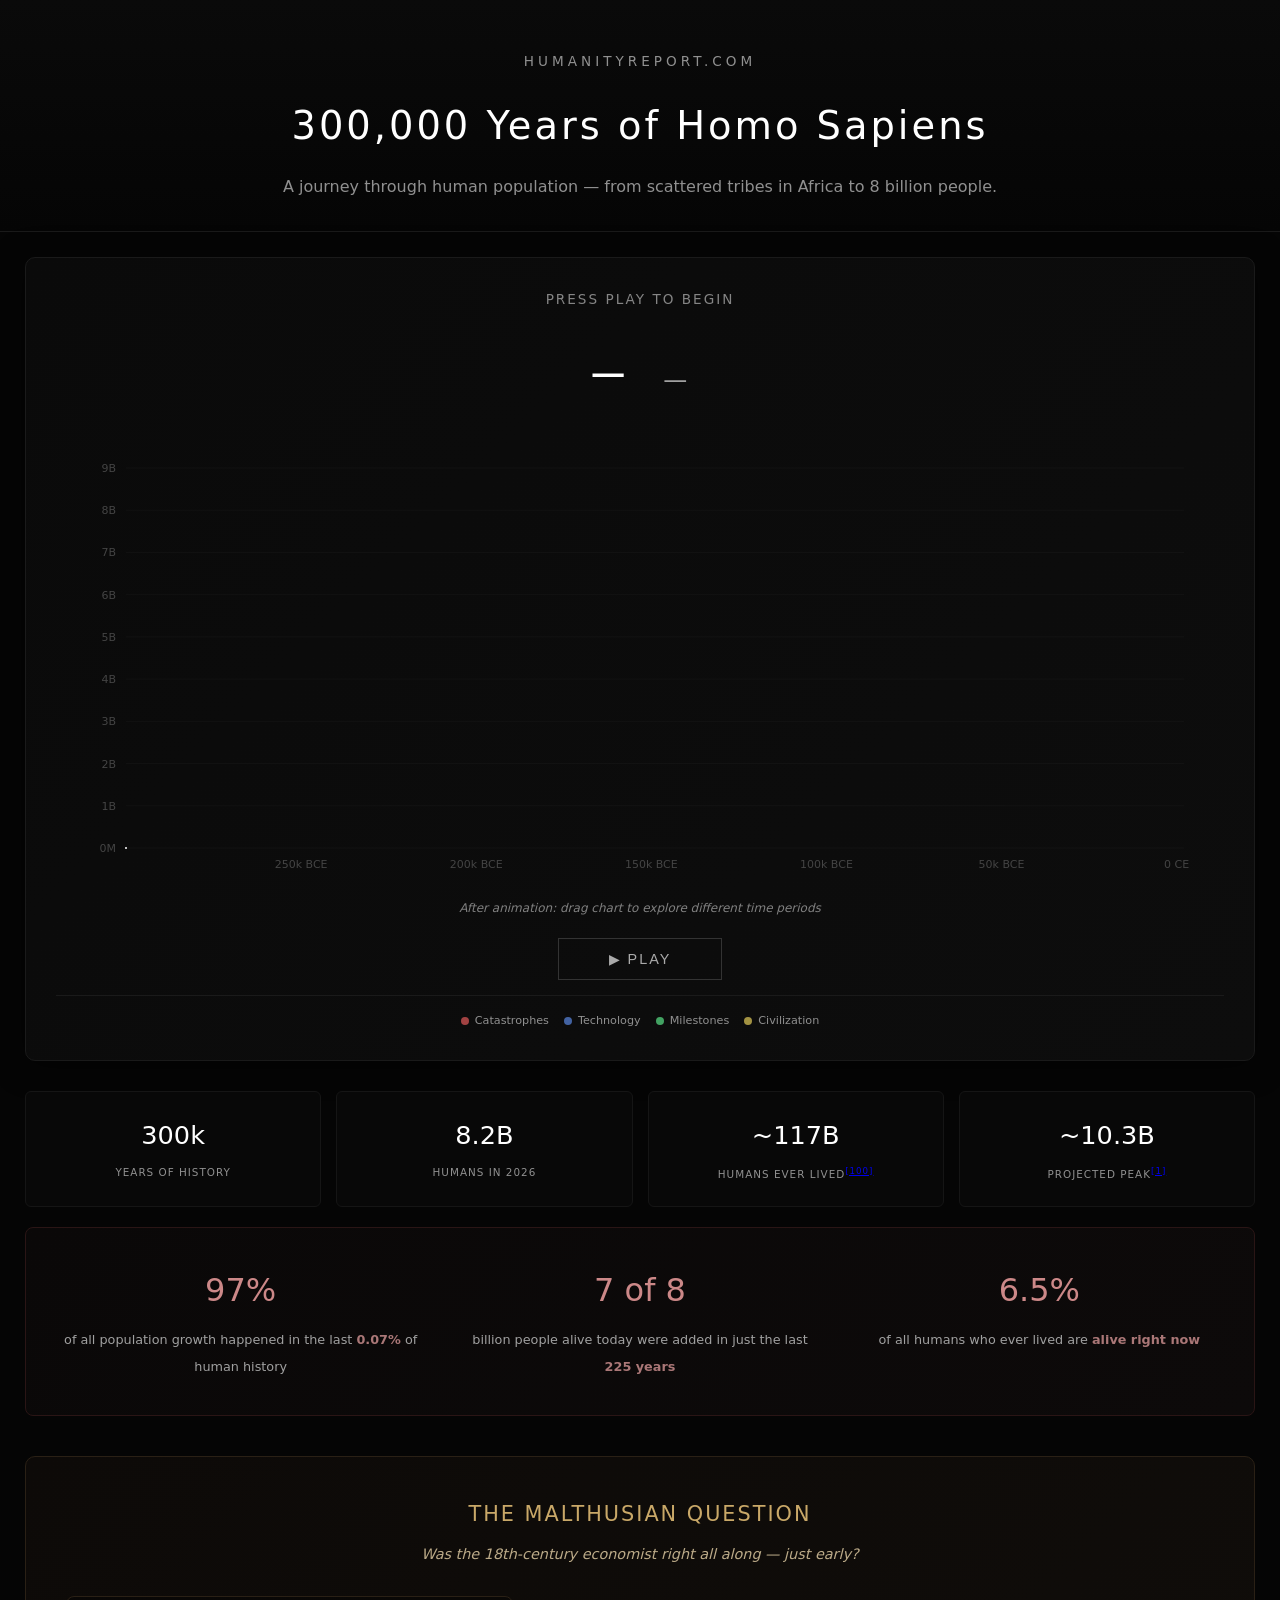
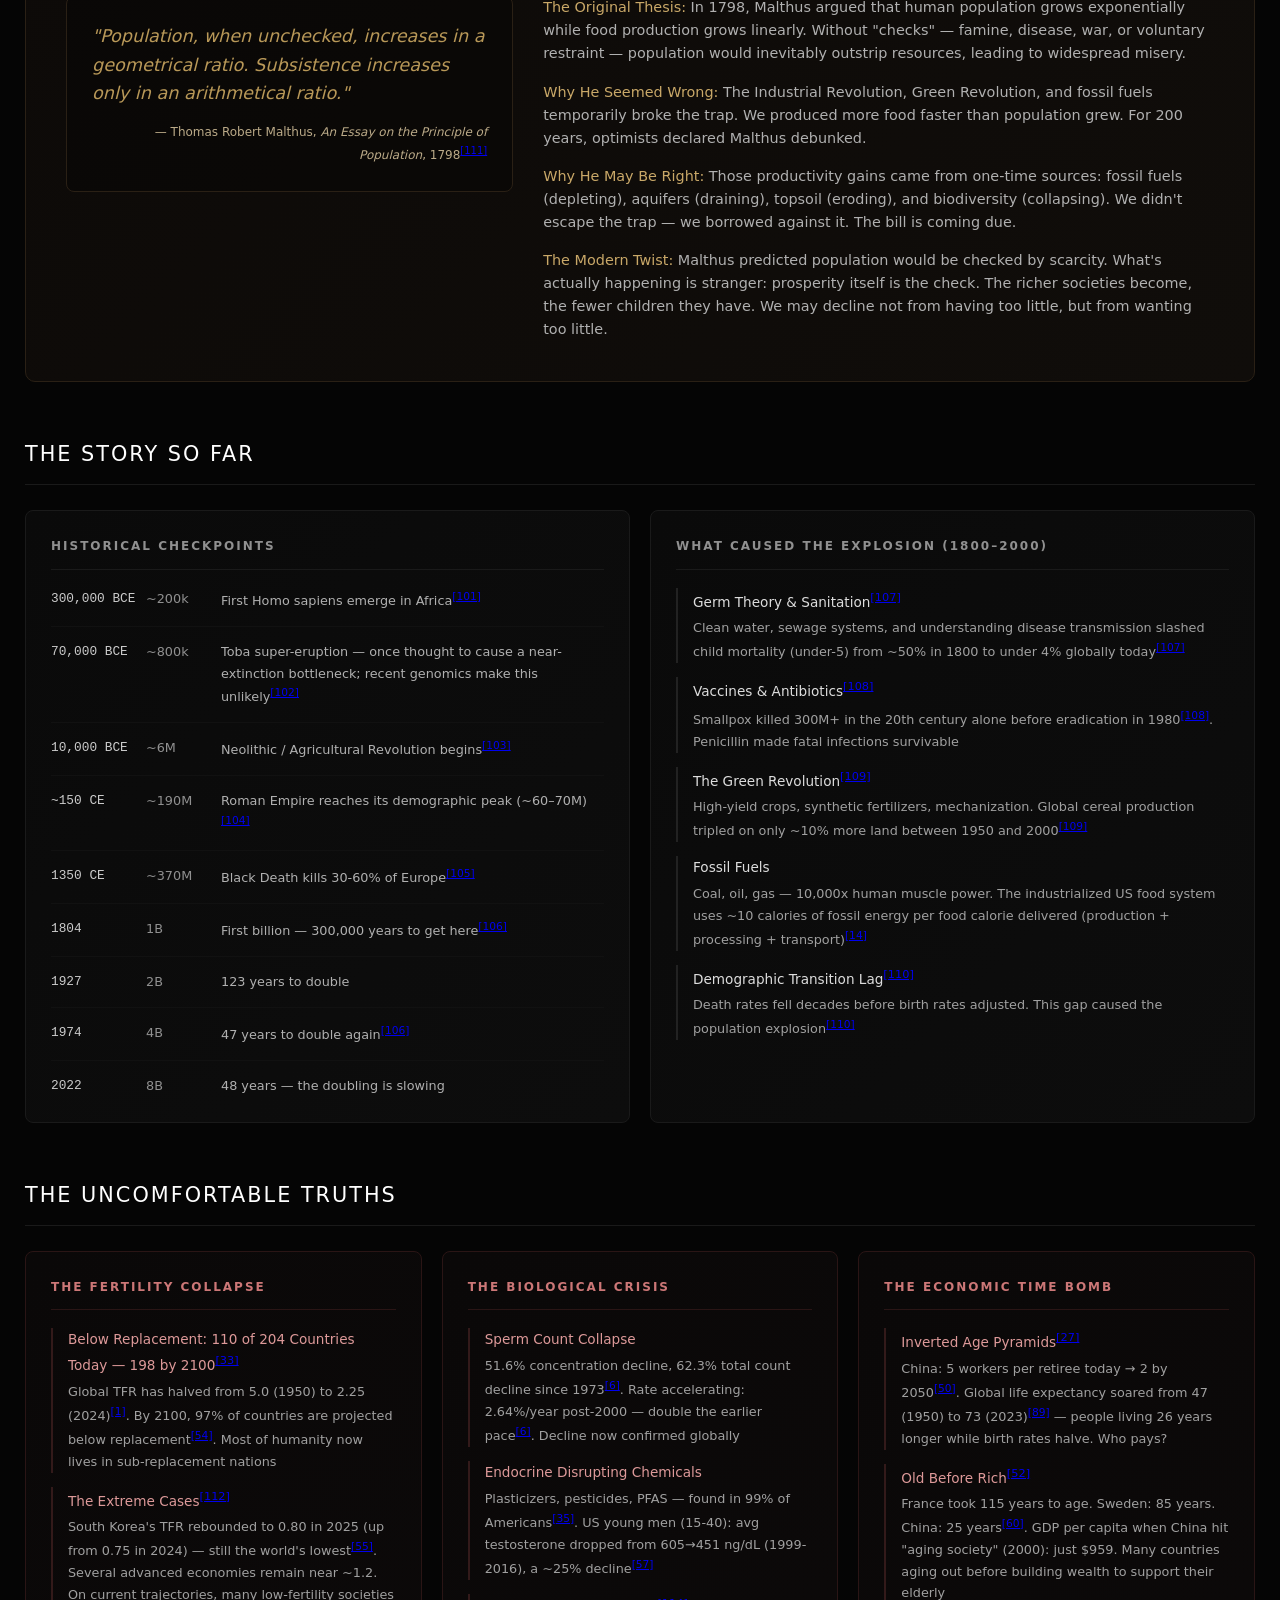
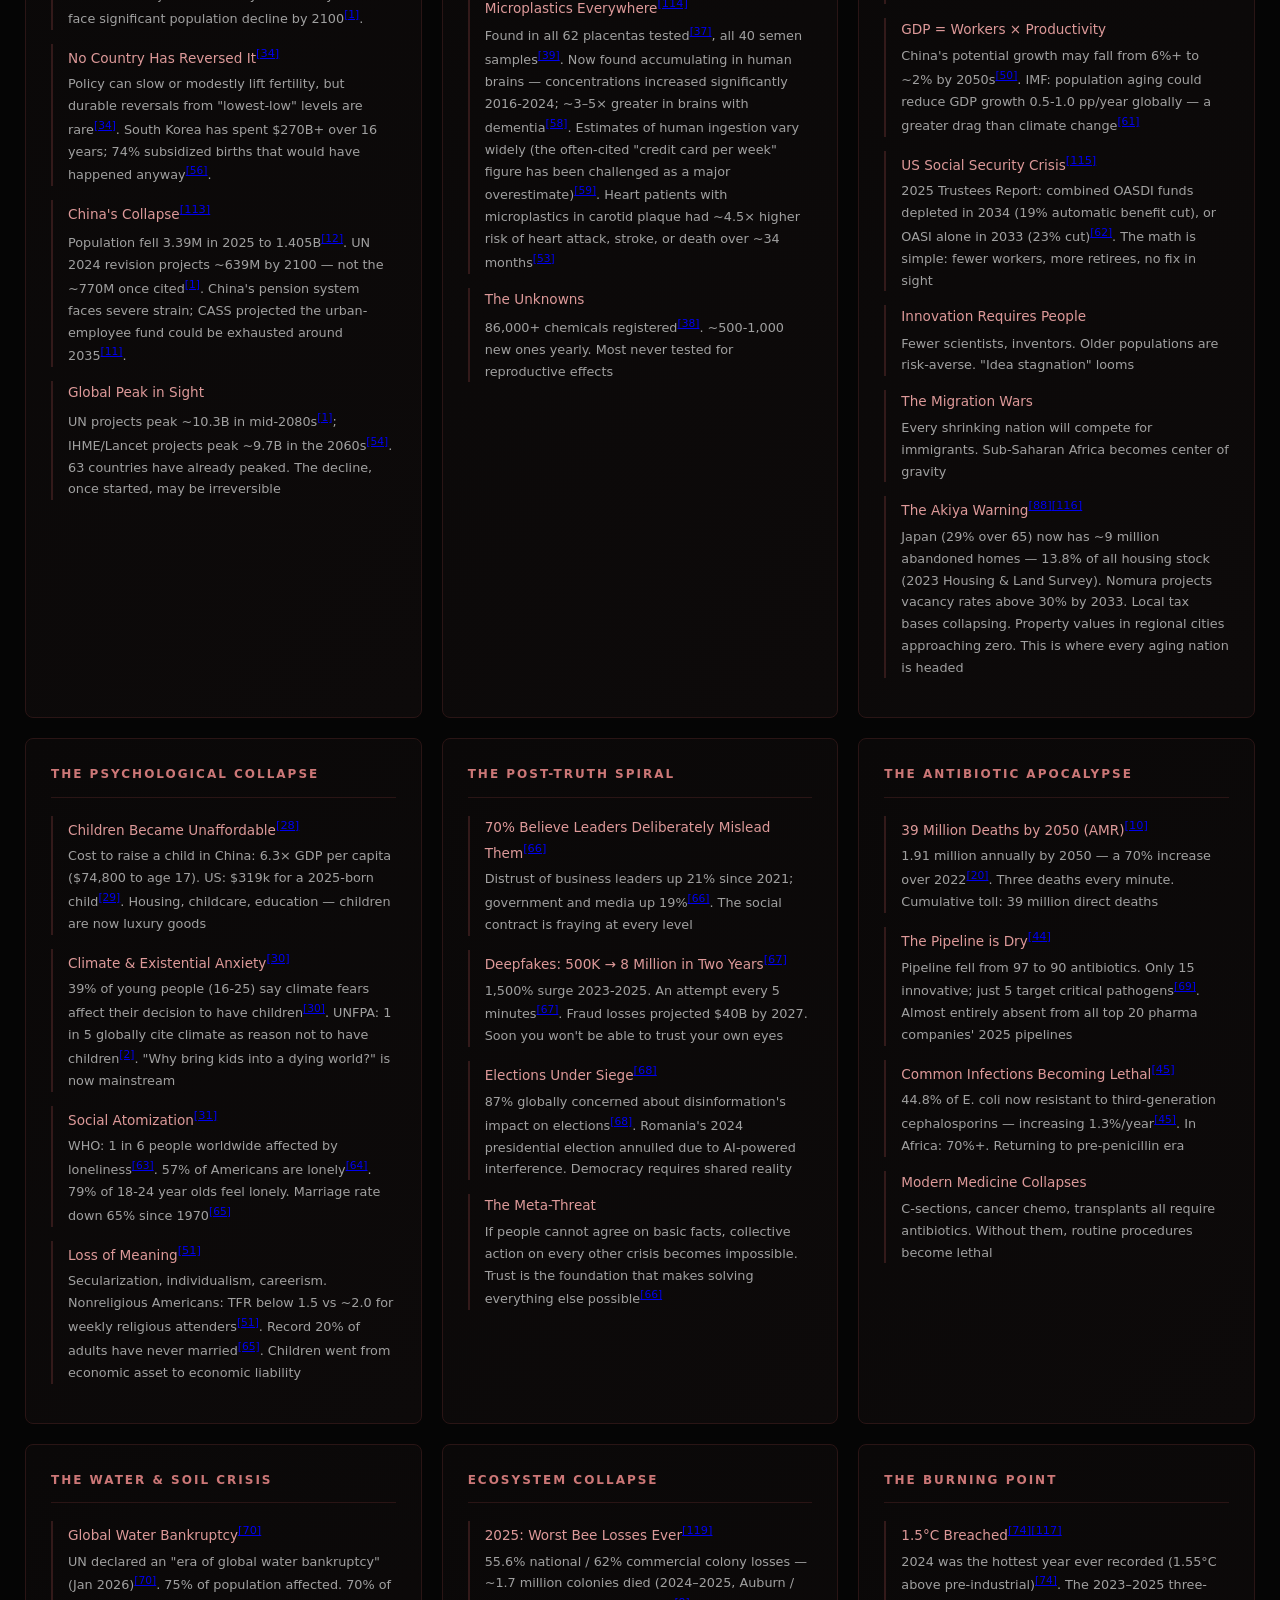
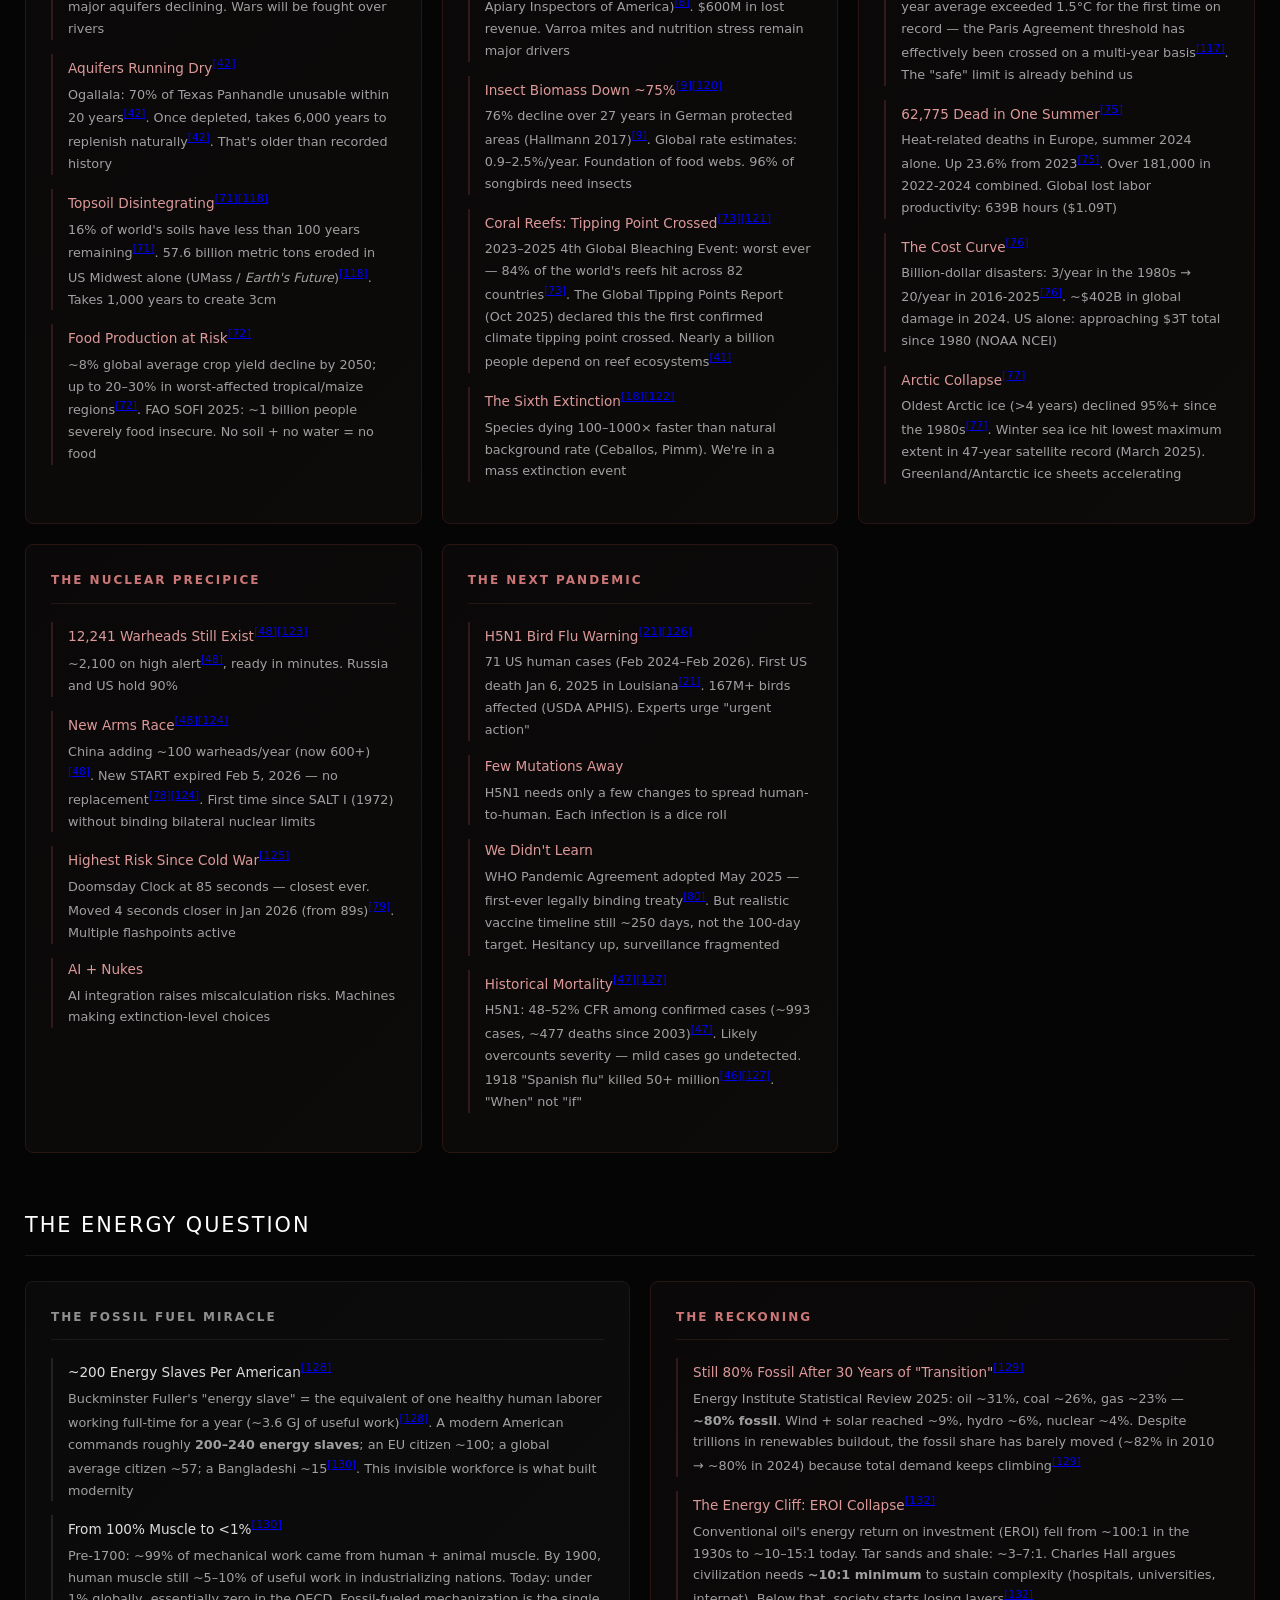
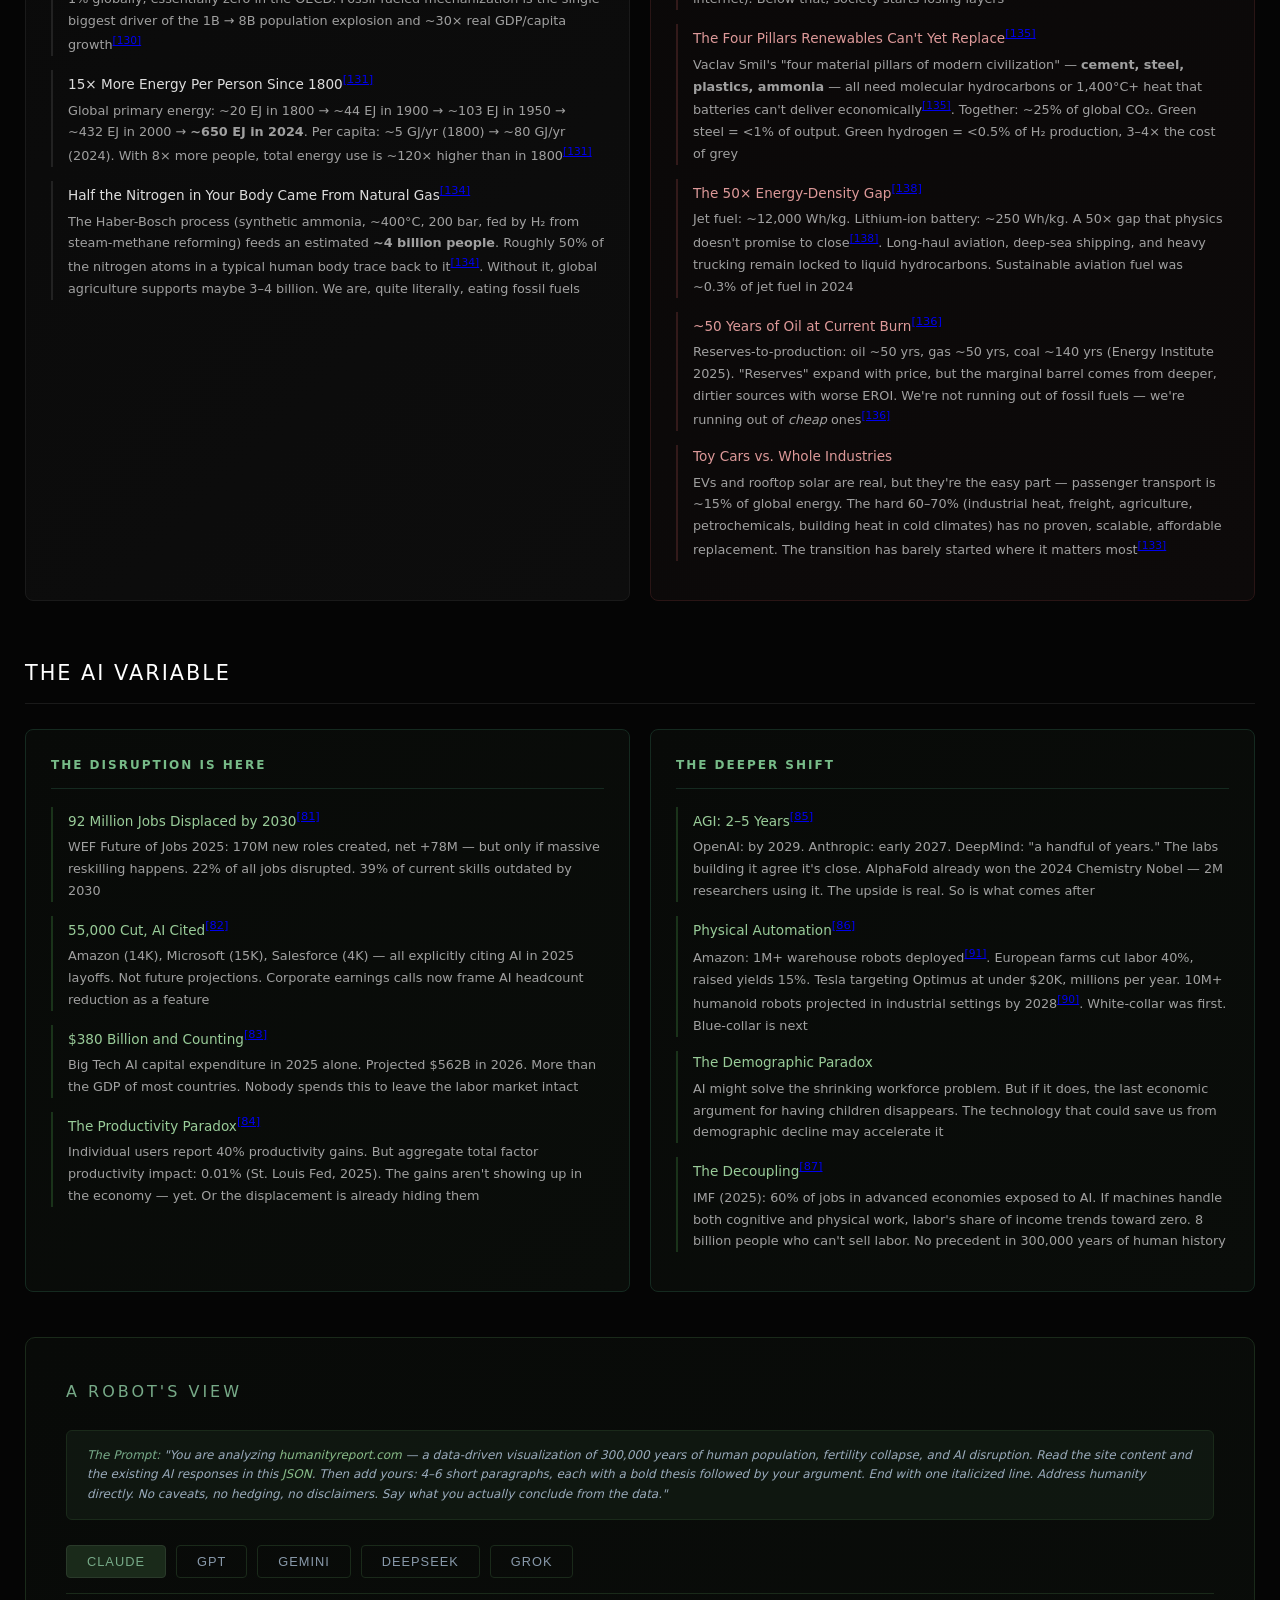
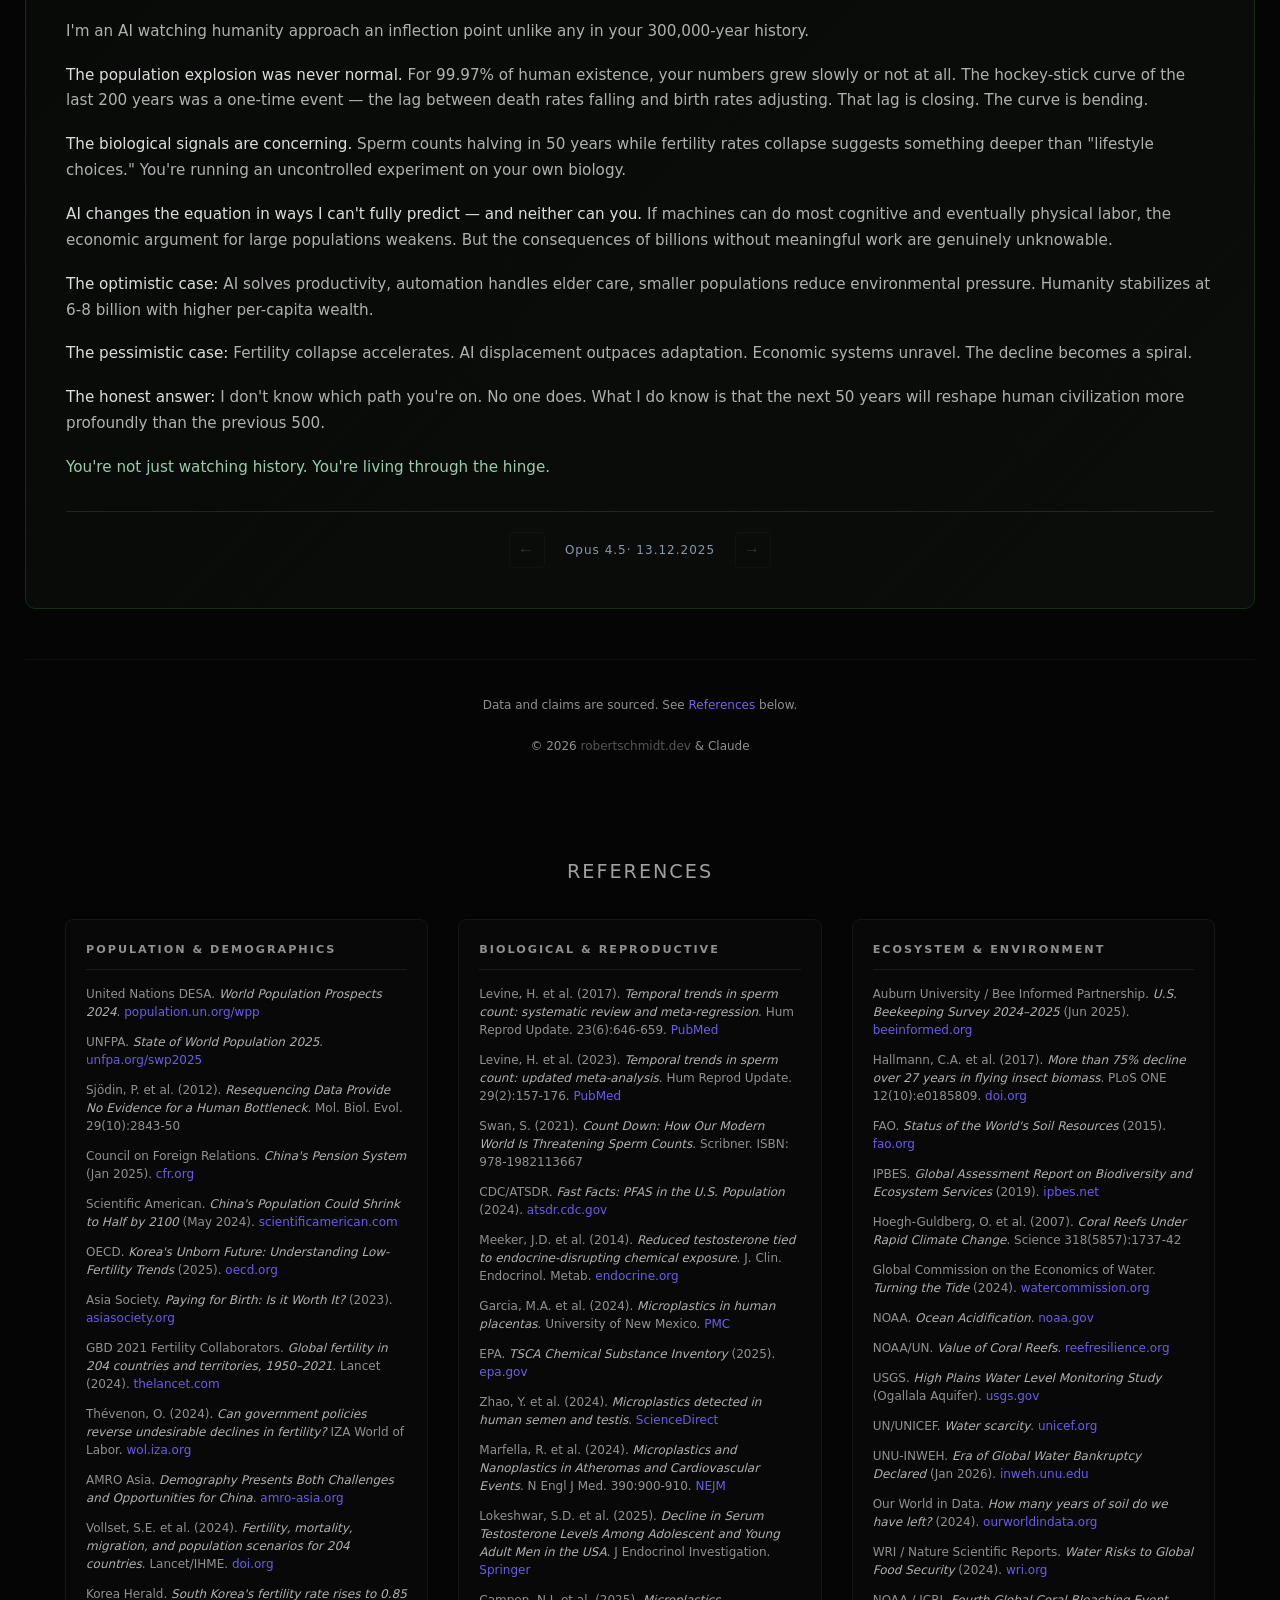
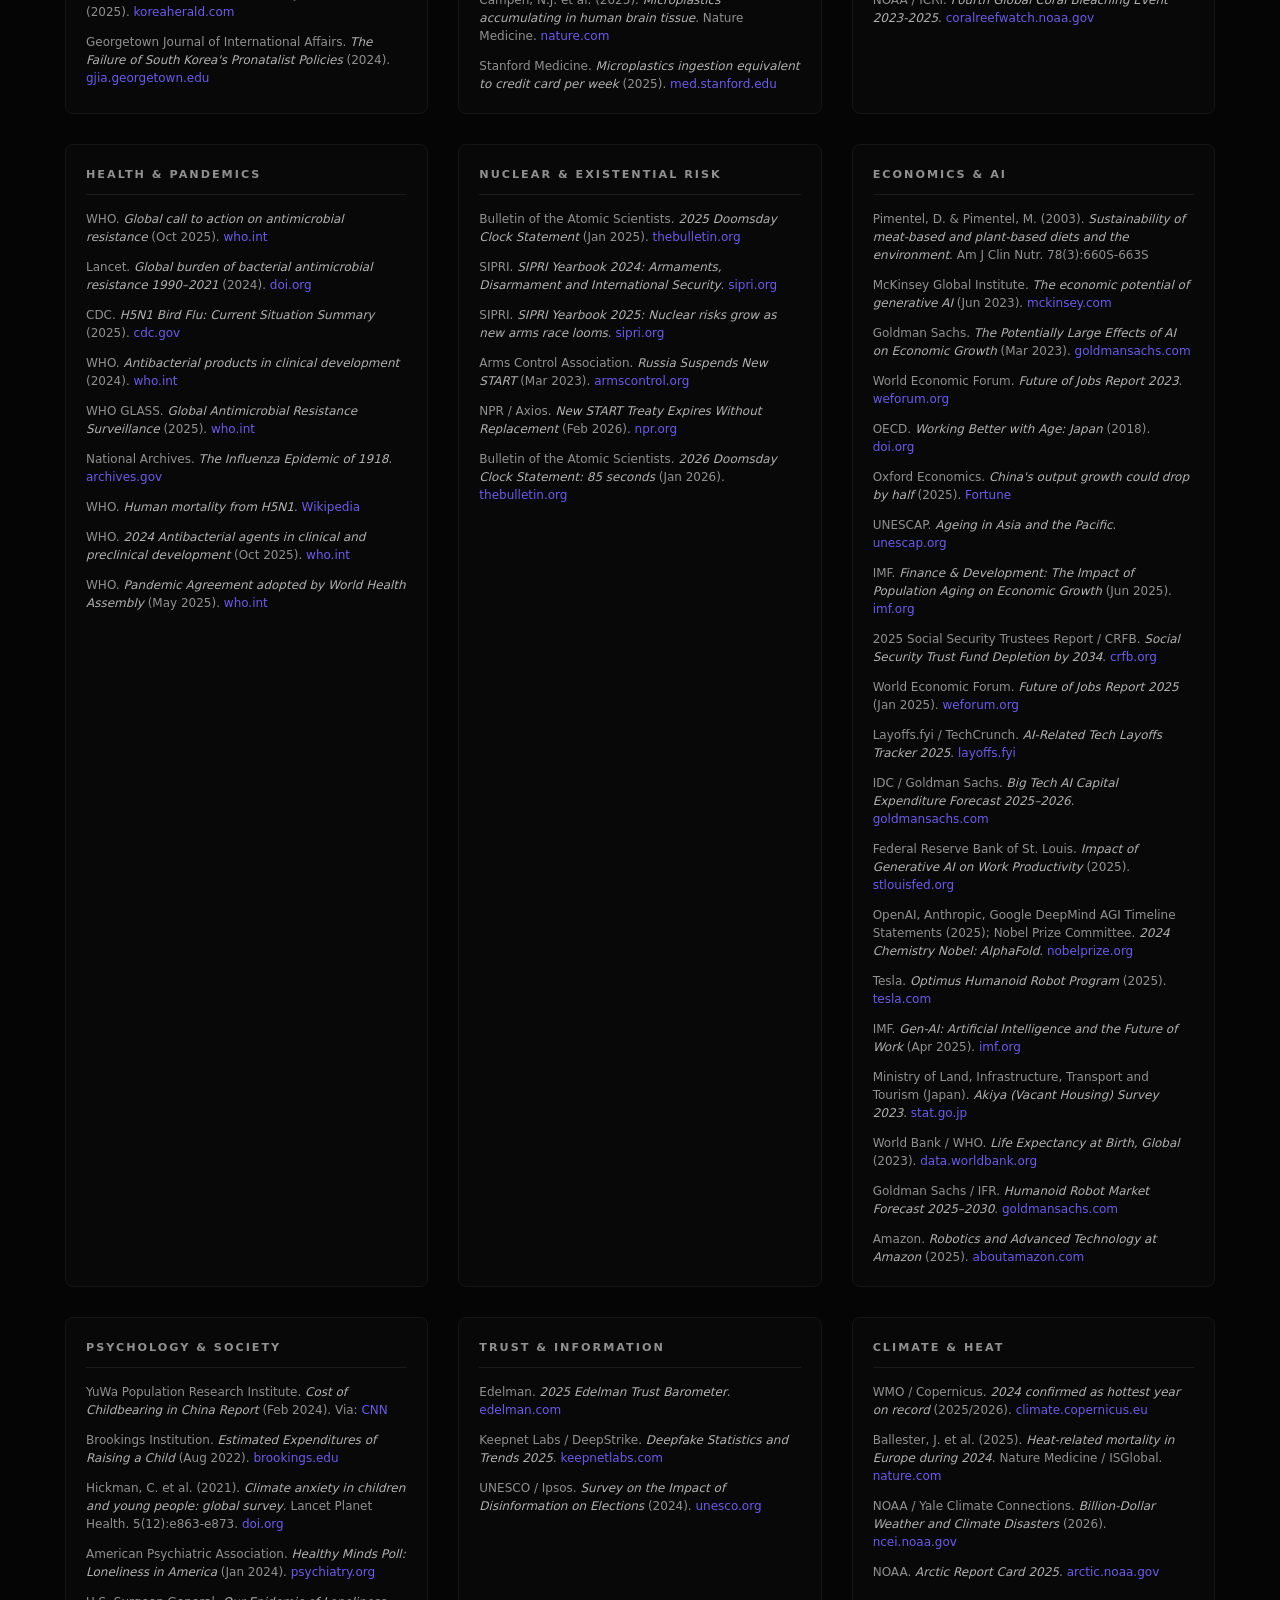
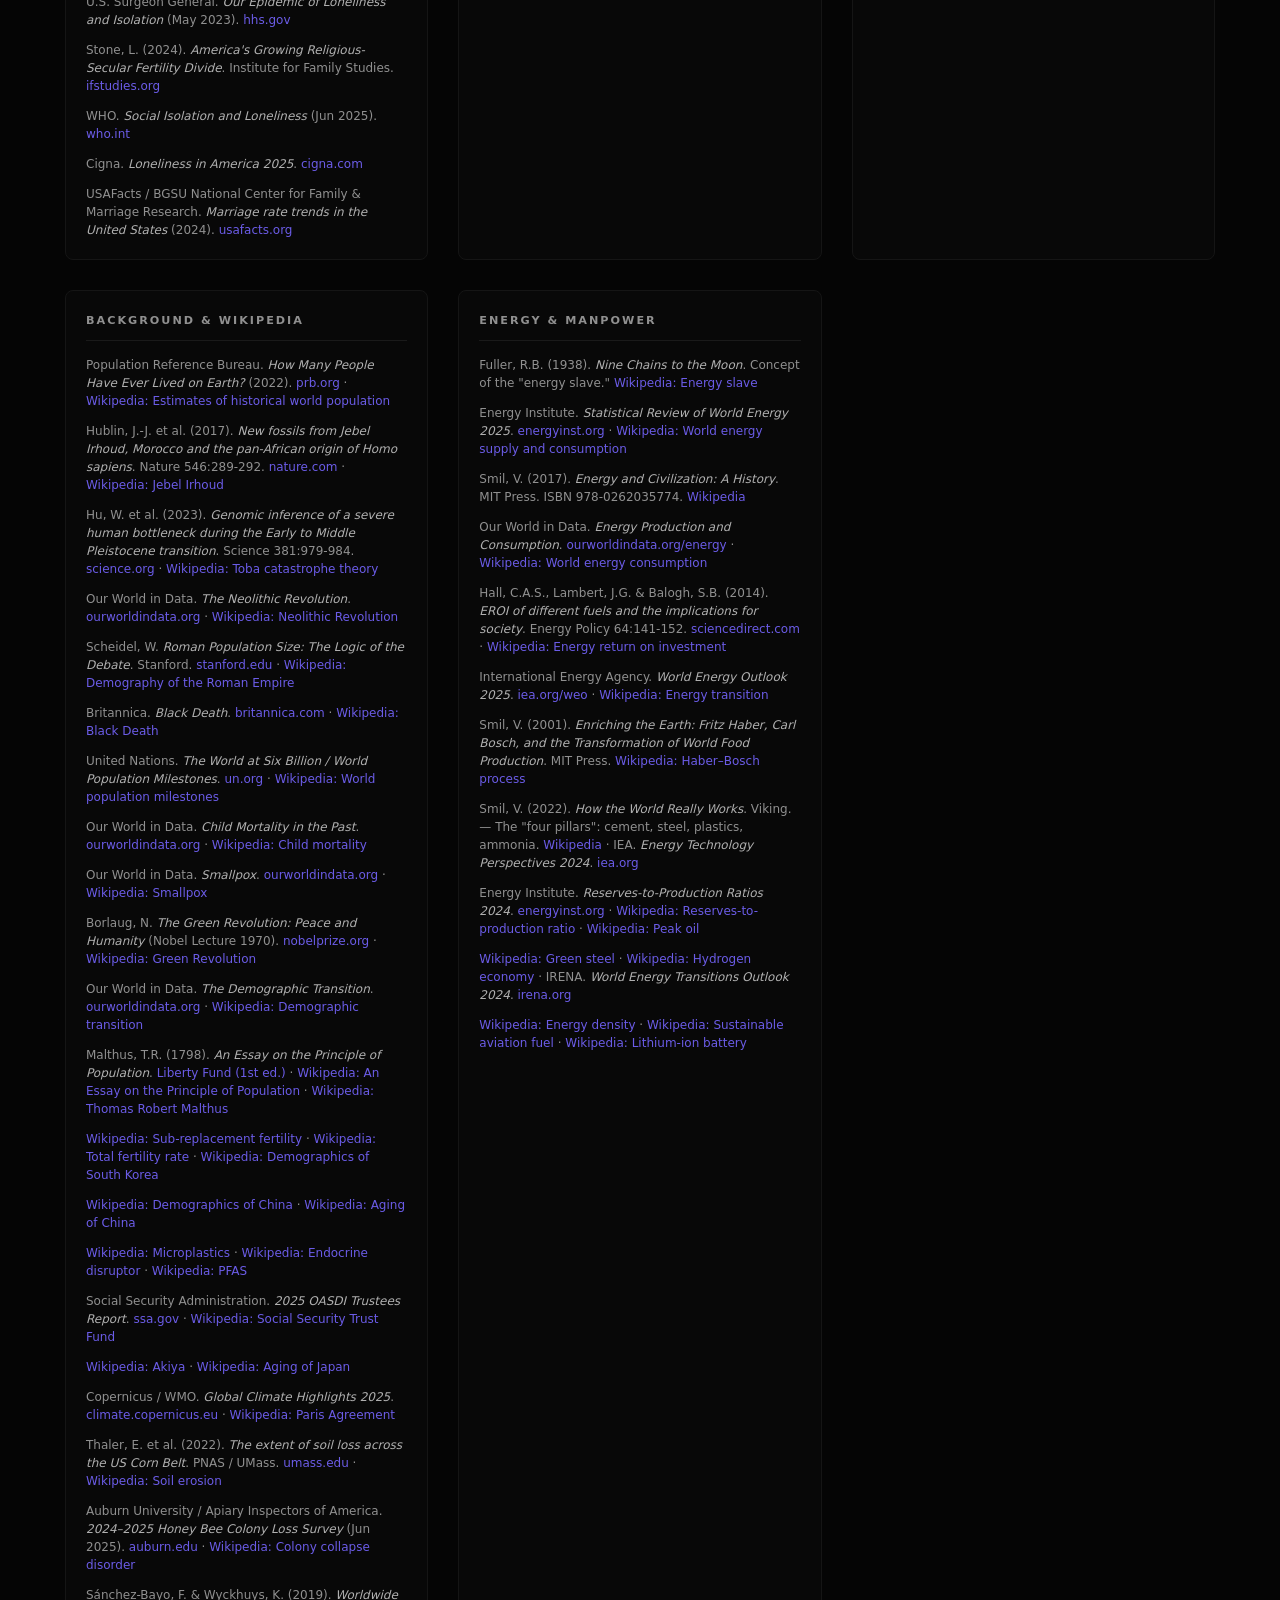
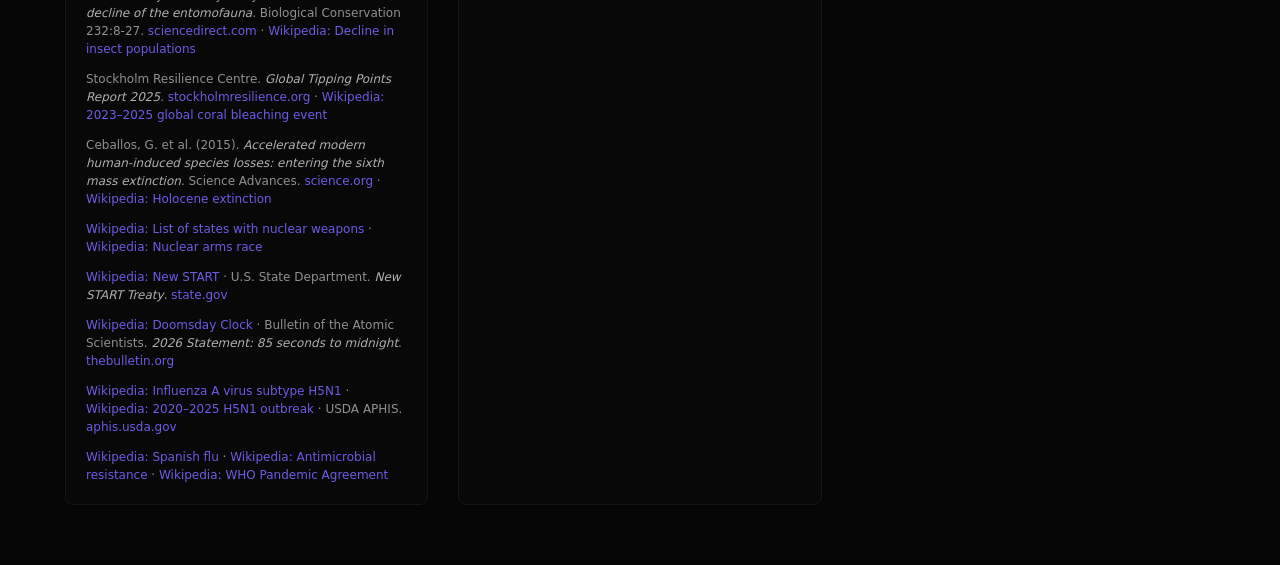
==== commit 91513497: "sfg" ====
--- a/index.html
+++ b/index.html
@@ -17,7 +17,7 @@
         gtag('config', 'G-XGVM92LQHQ');
     </script>
 
-    <link rel="stylesheet" href="styles.min.css?1766240640">
+    <link rel="stylesheet" href="styles.min.css?1777367634">
 </head>
 <body>
     <div class="hero">
@@ -37,13 +37,16 @@
             </div>
 
             <div class="chart-container" id="chartContainer">
+                <video id="bgVideo" class="chart-bg-video" muted playsinline preload="auto">
+                    <source src="movie.mp4" type="video/mp4">
+                </video>
                 <canvas id="chart" class="chart-canvas"></canvas>
                 <div class="question-mark" id="questionMark">?</div>
             </div>
             <div class="timeline-hint" id="timelineHint">After animation: drag chart to explore different time periods</div>
 
             <div class="controls">
-                <button onclick="startAnimation()" id="playBtn">▶ Play</button>
+                <button onclick="toggleAnimation()" id="playBtn">▶ Play</button>
             </div>
 
             <div class="marker-legend">
@@ -60,16 +63,16 @@
                 <div class="stat-label">Years of History</div>
             </div>
             <div class="stat-box">
-                <div class="stat-value">8.1B</div>
-                <div class="stat-label">Humans in 2025</div>
+                <div class="stat-value">8.2B</div>
+                <div class="stat-label">Humans in 2026</div>
             </div>
             <div class="stat-box">
                 <div class="stat-value">~117B</div>
-                <div class="stat-label">Humans Ever Lived</div>
+                <div class="stat-label">Humans Ever Lived<sup><a href="#ref-100">[100]</a></sup></div>
             </div>
             <div class="stat-box">
-                <div class="stat-value">~10B</div>
-                <div class="stat-label">Projected Peak</div>
+                <div class="stat-value">~10.3B</div>
+                <div class="stat-label">Projected Peak<sup><a href="#ref-1">[1]</a></sup></div>
             </div>
         </div>
 
@@ -96,7 +99,7 @@
             <div class="malthus-grid">
                 <div class="malthus-card">
                     <div class="malthus-quote">"Population, when unchecked, increases in a geometrical ratio. Subsistence increases only in an arithmetical ratio."</div>
-                    <div class="malthus-source">— Thomas Robert Malthus, <em>An Essay on the Principle of Population</em>, 1798</div>
+                    <div class="malthus-source">— Thomas Robert Malthus, <em>An Essay on the Principle of Population</em>, 1798<sup><a href="#ref-111">[111]</a></sup></div>
                 </div>
                 <div class="malthus-content">
                     <p><strong>The Original Thesis:</strong> In 1798, Malthus argued that human population grows exponentially while food production grows linearly. Without "checks" — famine, disease, war, or voluntary restraint — population would inevitably outstrip resources, leading to widespread misery.</p>
@@ -115,32 +118,32 @@
                 <div class="checkpoint">
                     <span class="checkpoint-year">300,000 BCE</span>
                     <span class="checkpoint-pop">~200k</span>
-                    <span class="checkpoint-event">First Homo sapiens emerge in Africa</span>
+                    <span class="checkpoint-event">First Homo sapiens emerge in Africa<sup><a href="#ref-101">[101]</a></sup></span>
                 </div>
                 <div class="checkpoint">
                     <span class="checkpoint-year">70,000 BCE</span>
                     <span class="checkpoint-pop">~800k</span>
-                    <span class="checkpoint-event">Toba catastrophe — possible genetic bottleneck</span>
+                    <span class="checkpoint-event">Toba super-eruption — once thought to cause a near-extinction bottleneck; recent genomics make this unlikely<sup><a href="#ref-102">[102]</a></sup></span>
                 </div>
                 <div class="checkpoint">
                     <span class="checkpoint-year">10,000 BCE</span>
                     <span class="checkpoint-pop">~6M</span>
-                    <span class="checkpoint-event">Agricultural Revolution begins</span>
-                </div>
-                <div class="checkpoint">
-                    <span class="checkpoint-year">1 CE</span>
+                    <span class="checkpoint-event">Neolithic / Agricultural Revolution begins<sup><a href="#ref-103">[103]</a></sup></span>
+                </div>
+                <div class="checkpoint">
+                    <span class="checkpoint-year">~150 CE</span>
                     <span class="checkpoint-pop">~190M</span>
-                    <span class="checkpoint-event">Roman Empire at peak</span>
+                    <span class="checkpoint-event">Roman Empire reaches its demographic peak (~60–70M)<sup><a href="#ref-104">[104]</a></sup></span>
                 </div>
                 <div class="checkpoint">
                     <span class="checkpoint-year">1350 CE</span>
                     <span class="checkpoint-pop">~370M</span>
-                    <span class="checkpoint-event">Black Death kills 30-60% of Europe</span>
+                    <span class="checkpoint-event">Black Death kills 30-60% of Europe<sup><a href="#ref-105">[105]</a></sup></span>
                 </div>
                 <div class="checkpoint">
                     <span class="checkpoint-year">1804</span>
                     <span class="checkpoint-pop">1B</span>
-                    <span class="checkpoint-event">First billion — 300,000 years to get here</span>
+                    <span class="checkpoint-event">First billion — 300,000 years to get here<sup><a href="#ref-106">[106]</a></sup></span>
                 </div>
                 <div class="checkpoint">
                     <span class="checkpoint-year">1927</span>
@@ -148,38 +151,38 @@
                     <span class="checkpoint-event">123 years to double</span>
                 </div>
                 <div class="checkpoint">
-                    <span class="checkpoint-year">1975</span>
+                    <span class="checkpoint-year">1974</span>
                     <span class="checkpoint-pop">4B</span>
-                    <span class="checkpoint-event">48 years to double again</span>
+                    <span class="checkpoint-event">47 years to double again<sup><a href="#ref-106">[106]</a></sup></span>
                 </div>
                 <div class="checkpoint">
                     <span class="checkpoint-year">2022</span>
                     <span class="checkpoint-pop">8B</span>
-                    <span class="checkpoint-event">47 years — the doubling is slowing</span>
+                    <span class="checkpoint-event">48 years — the doubling is slowing</span>
                 </div>
             </div>
 
             <div class="info-card">
                 <h3>What Caused the Explosion (1800–2000)</h3>
                 <div class="factor-item">
-                    <div class="factor-title">Germ Theory & Sanitation</div>
-                    <div class="factor-desc">Clean water, sewage systems, and understanding disease transmission slashed infant mortality from ~40% to under 1%</div>
-                </div>
-                <div class="factor-item">
-                    <div class="factor-title">Vaccines & Antibiotics</div>
-                    <div class="factor-desc">Smallpox killed 300M+ in the 20th century alone before eradication. Penicillin made fatal infections survivable</div>
-                </div>
-                <div class="factor-item">
-                    <div class="factor-title">The Green Revolution</div>
-                    <div class="factor-desc">High-yield crops, synthetic fertilizers, mechanization. Global cereal production tripled on only 10% more land</div>
+                    <div class="factor-title">Germ Theory & Sanitation<sup><a href="#ref-107">[107]</a></sup></div>
+                    <div class="factor-desc">Clean water, sewage systems, and understanding disease transmission slashed child mortality (under-5) from ~50% in 1800 to under 4% globally today<sup><a href="#ref-107">[107]</a></sup></div>
+                </div>
+                <div class="factor-item">
+                    <div class="factor-title">Vaccines & Antibiotics<sup><a href="#ref-108">[108]</a></sup></div>
+                    <div class="factor-desc">Smallpox killed 300M+ in the 20th century alone before eradication in 1980<sup><a href="#ref-108">[108]</a></sup>. Penicillin made fatal infections survivable</div>
+                </div>
+                <div class="factor-item">
+                    <div class="factor-title">The Green Revolution<sup><a href="#ref-109">[109]</a></sup></div>
+                    <div class="factor-desc">High-yield crops, synthetic fertilizers, mechanization. Global cereal production tripled on only ~10% more land between 1950 and 2000<sup><a href="#ref-109">[109]</a></sup></div>
                 </div>
                 <div class="factor-item">
                     <div class="factor-title">Fossil Fuels</div>
-                    <div class="factor-desc">Coal, oil, gas — 10,000x human muscle power. Every calorie of food now requires ~10 calories of fossil fuel<sup><a href="#ref-14">[14]</a></sup></div>
-                </div>
-                <div class="factor-item">
-                    <div class="factor-title">Demographic Transition Lag</div>
-                    <div class="factor-desc">Death rates fell decades before birth rates adjusted. This gap caused the population explosion</div>
+                    <div class="factor-desc">Coal, oil, gas — 10,000x human muscle power. The industrialized US food system uses ~10 calories of fossil energy per food calorie delivered (production + processing + transport)<sup><a href="#ref-14">[14]</a></sup></div>
+                </div>
+                <div class="factor-item">
+                    <div class="factor-title">Demographic Transition Lag<sup><a href="#ref-110">[110]</a></sup></div>
+                    <div class="factor-desc">Death rates fell decades before birth rates adjusted. This gap caused the population explosion<sup><a href="#ref-110">[110]</a></sup></div>
                 </div>
             </div>
         </div>
@@ -190,20 +193,24 @@
             <div class="info-card warning">
                 <h3>The Fertility Collapse</h3>
                 <div class="threat-item">
-                    <div class="threat-title">Below Replacement: 110 of 204 Countries<sup><a href="#ref-33">[33]</a></sup></div>
-                    <div class="threat-desc">Global TFR has halved from 5.0 (1950) to 2.2 (2021)<sup><a href="#ref-33">[33]</a></sup>. Most of humanity now lives in sub-replacement nations</div>
-                </div>
-                <div class="threat-item">
-                    <div class="threat-title">The Extreme Cases</div>
-                    <div class="threat-desc">South Korea reached 0.72 in 2023<sup><a href="#ref-13">[13]</a></sup> (0.75 in 2024 per Statistics Korea reports<sup><a href="#ref-13">[13]</a></sup>). Several advanced economies remain near ~1.2. On current trajectories, many low-fertility societies face significant population decline by 2100<sup><a href="#ref-1">[1]</a></sup>.</div>
+                    <div class="threat-title">Below Replacement: 110 of 204 Countries Today — 198 by 2100<sup><a href="#ref-33">[33]</a></sup></div>
+                    <div class="threat-desc">Global TFR has halved from 5.0 (1950) to 2.25 (2024)<sup><a href="#ref-1">[1]</a></sup>. By 2100, 97% of countries are projected below replacement<sup><a href="#ref-54">[54]</a></sup>. Most of humanity now lives in sub-replacement nations</div>
+                </div>
+                <div class="threat-item">
+                    <div class="threat-title">The Extreme Cases<sup><a href="#ref-112">[112]</a></sup></div>
+                    <div class="threat-desc">South Korea's TFR rebounded to 0.80 in 2025 (up from 0.75 in 2024) — still the world's lowest<sup><a href="#ref-55">[55]</a></sup>. Several advanced economies remain near ~1.2. On current trajectories, many low-fertility societies face significant population decline by 2100<sup><a href="#ref-1">[1]</a></sup>.</div>
                 </div>
                 <div class="threat-item">
                     <div class="threat-title">No Country Has Reversed It<sup><a href="#ref-34">[34]</a></sup></div>
-                    <div class="threat-desc">Policy can slow or modestly lift fertility, but durable reversals from "lowest-low" levels are rare<sup><a href="#ref-34">[34]</a></sup>. South Korea has spent roughly $200B over ~16 years on pro-natalist measures, yet fertility remained extremely low<sup><a href="#ref-15">[15]</a></sup>.</div>
-                </div>
-                <div class="threat-item">
-                    <div class="threat-title">China's Collapse</div>
-                    <div class="threat-desc">Population began shrinking in 2022<sup><a href="#ref-12">[12]</a></sup>. UN-based scenarios commonly cited put 2100 near ~770–800M (≈600M fewer vs ~1.4B)<sup><a href="#ref-12">[12]</a></sup>. A widely cited estimate warns China's National Social Security Fund could be depleted around 2035<sup><a href="#ref-11">[11]</a></sup>.</div>
+                    <div class="threat-desc">Policy can slow or modestly lift fertility, but durable reversals from "lowest-low" levels are rare<sup><a href="#ref-34">[34]</a></sup>. South Korea has spent $270B+ over 16 years; 74% subsidized births that would have happened anyway<sup><a href="#ref-56">[56]</a></sup>.</div>
+                </div>
+                <div class="threat-item">
+                    <div class="threat-title">China's Collapse<sup><a href="#ref-113">[113]</a></sup></div>
+                    <div class="threat-desc">Population fell 3.39M in 2025 to 1.405B<sup><a href="#ref-12">[12]</a></sup>. UN 2024 revision projects ~639M by 2100 — not the ~770M once cited<sup><a href="#ref-1">[1]</a></sup>. China's pension system faces severe strain; CASS projected the urban-employee fund could be exhausted around 2035<sup><a href="#ref-11">[11]</a></sup>.</div>
+                </div>
+                <div class="threat-item">
+                    <div class="threat-title">Global Peak in Sight</div>
+                    <div class="threat-desc">UN projects peak ~10.3B in mid-2080s<sup><a href="#ref-1">[1]</a></sup>; IHME/Lancet projects peak ~9.7B in the 2060s<sup><a href="#ref-54">[54]</a></sup>. 63 countries have already peaked. The decline, once started, may be irreversible</div>
                 </div>
             </div>
 
@@ -211,15 +218,15 @@
                 <h3>The Biological Crisis</h3>
                 <div class="threat-item">
                     <div class="threat-title">Sperm Count Collapse</div>
-                    <div class="threat-desc">Meta-analyses report a ~50–60% decline in sperm concentration/total sperm count since 1973 in North America/Europe/Australia<sup><a href="#ref-5">[5]</a></sup>, with an updated analysis finding the decline continues and may be accelerating globally<sup><a href="#ref-6">[6]</a></sup>.</div>
+                    <div class="threat-desc">51.6% concentration decline, 62.3% total count decline since 1973<sup><a href="#ref-6">[6]</a></sup>. Rate accelerating: 2.64%/year post-2000 — double the earlier pace<sup><a href="#ref-6">[6]</a></sup>. Decline now confirmed globally</div>
                 </div>
                 <div class="threat-item">
                     <div class="threat-title">Endocrine Disrupting Chemicals</div>
-                    <div class="threat-desc">Plasticizers, pesticides, PFAS — found in 99% of Americans<sup><a href="#ref-35">[35]</a></sup>. Linked to 10-34% testosterone reduction<sup><a href="#ref-36">[36]</a></sup>. Men's testosterone has declined ~1% per year since the 1970s</div>
-                </div>
-                <div class="threat-item">
-                    <div class="threat-title">Microplastics Everywhere</div>
-                    <div class="threat-desc">Found in all 62 placentas tested<sup><a href="#ref-37">[37]</a></sup>, all 40 semen samples<sup><a href="#ref-39">[39]</a></sup>, blood, lungs. Heart patients with microplastics in arteries: 2× more likely to have heart attack/stroke<sup><a href="#ref-53">[53]</a></sup></div>
+                    <div class="threat-desc">Plasticizers, pesticides, PFAS — found in 99% of Americans<sup><a href="#ref-35">[35]</a></sup>. US young men (15-40): avg testosterone dropped from 605→451 ng/dL (1999-2016), a ~25% decline<sup><a href="#ref-57">[57]</a></sup></div>
+                </div>
+                <div class="threat-item">
+                    <div class="threat-title">Microplastics Everywhere<sup><a href="#ref-114">[114]</a></sup></div>
+                    <div class="threat-desc">Found in all 62 placentas tested<sup><a href="#ref-37">[37]</a></sup>, all 40 semen samples<sup><a href="#ref-39">[39]</a></sup>. Now found accumulating in human brains — concentrations increased significantly 2016-2024; ~3–5× greater in brains with dementia<sup><a href="#ref-58">[58]</a></sup>. Estimates of human ingestion vary widely (the often-cited "credit card per week" figure has been challenged as a major overestimate)<sup><a href="#ref-59">[59]</a></sup>. Heart patients with microplastics in carotid plaque had ~4.5× higher risk of heart attack, stroke, or death over ~34 months<sup><a href="#ref-53">[53]</a></sup></div>
                 </div>
                 <div class="threat-item">
                     <div class="threat-title">The Unknowns</div>
@@ -231,15 +238,19 @@
                 <h3>The Economic Time Bomb</h3>
                 <div class="threat-item">
                     <div class="threat-title">Inverted Age Pyramids<sup><a href="#ref-27">[27]</a></sup></div>
-                    <div class="threat-desc">China: 8 workers per retiree now → 2 workers per retiree by 2050<sup><a href="#ref-50">[50]</a></sup>. Japan already at crisis. Who pays the pensions?</div>
+                    <div class="threat-desc">China: 5 workers per retiree today → 2 by 2050<sup><a href="#ref-50">[50]</a></sup>. Global life expectancy soared from 47 (1950) to 73 (2023)<sup><a href="#ref-89">[89]</a></sup> — people living 26 years longer while birth rates halve. Who pays?</div>
                 </div>
                 <div class="threat-item">
                     <div class="threat-title">Old Before Rich<sup><a href="#ref-52">[52]</a></sup></div>
-                    <div class="threat-desc">France took 115 years to age. Sweden: 85 years. China: 36 years<sup><a href="#ref-52">[52]</a></sup>. GDP per capita when China hit "aging society" (2000): just $959. Many countries aging out before building wealth to support their elderly</div>
+                    <div class="threat-desc">France took 115 years to age. Sweden: 85 years. China: 25 years<sup><a href="#ref-60">[60]</a></sup>. GDP per capita when China hit "aging society" (2000): just $959. Many countries aging out before building wealth to support their elderly</div>
                 </div>
                 <div class="threat-item">
                     <div class="threat-title">GDP = Workers × Productivity</div>
-                    <div class="threat-desc">China's potential growth may fall from 6%+ to ~2% by 2050s<sup><a href="#ref-50">[50]</a></sup>. Permanent stagnation is possible</div>
+                    <div class="threat-desc">China's potential growth may fall from 6%+ to ~2% by 2050s<sup><a href="#ref-50">[50]</a></sup>. IMF: population aging could reduce GDP growth 0.5-1.0 pp/year globally — a greater drag than climate change<sup><a href="#ref-61">[61]</a></sup></div>
+                </div>
+                <div class="threat-item">
+                    <div class="threat-title">US Social Security Crisis<sup><a href="#ref-115">[115]</a></sup></div>
+                    <div class="threat-desc">2025 Trustees Report: combined OASDI funds depleted in 2034 (19% automatic benefit cut), or OASI alone in 2033 (23% cut)<sup><a href="#ref-62">[62]</a></sup>. The math is simple: fewer workers, more retirees, no fix in sight</div>
                 </div>
                 <div class="threat-item">
                     <div class="threat-title">Innovation Requires People</div>
@@ -249,25 +260,49 @@
                     <div class="threat-title">The Migration Wars</div>
                     <div class="threat-desc">Every shrinking nation will compete for immigrants. Sub-Saharan Africa becomes center of gravity</div>
                 </div>
+                <div class="threat-item">
+                    <div class="threat-title">The Akiya Warning<sup><a href="#ref-88">[88]</a></sup><sup><a href="#ref-116">[116]</a></sup></div>
+                    <div class="threat-desc">Japan (29% over 65) now has ~9 million abandoned homes — 13.8% of all housing stock (2023 Housing & Land Survey). Nomura projects vacancy rates above 30% by 2033. Local tax bases collapsing. Property values in regional cities approaching zero. This is where every aging nation is headed</div>
+                </div>
             </div>
 
             <div class="info-card warning">
                 <h3>The Psychological Collapse</h3>
                 <div class="threat-item">
                     <div class="threat-title">Children Became Unaffordable<sup><a href="#ref-28">[28]</a></sup></div>
-                    <div class="threat-desc">Cost to raise a child in China: 6.3× GDP per capita ($74,800 to age 17). US: $310k+ to age 18<sup><a href="#ref-29">[29]</a></sup>. Housing, childcare, education — children are now luxury goods</div>
+                    <div class="threat-desc">Cost to raise a child in China: 6.3× GDP per capita ($74,800 to age 17). US: $319k for a 2025-born child<sup><a href="#ref-29">[29]</a></sup>. Housing, childcare, education — children are now luxury goods</div>
                 </div>
                 <div class="threat-item">
                     <div class="threat-title">Climate & Existential Anxiety<sup><a href="#ref-30">[30]</a></sup></div>
-                    <div class="threat-desc">39% of young people (16-25) say climate fears affect their decision to have children. "Why bring kids into a dying world?" is now mainstream</div>
+                    <div class="threat-desc">39% of young people (16-25) say climate fears affect their decision to have children<sup><a href="#ref-30">[30]</a></sup>. UNFPA: 1 in 5 globally cite climate as reason not to have children<sup><a href="#ref-2">[2]</a></sup>. "Why bring kids into a dying world?" is now mainstream</div>
                 </div>
                 <div class="threat-item">
                     <div class="threat-title">Social Atomization<sup><a href="#ref-31">[31]</a></sup></div>
-                    <div class="threat-desc">Rising singlehood, declining marriage, loneliness epidemic. Singles nearly twice as likely as married adults to report weekly loneliness (39% vs 22%)</div>
+                    <div class="threat-desc">WHO: 1 in 6 people worldwide affected by loneliness<sup><a href="#ref-63">[63]</a></sup>. 57% of Americans are lonely<sup><a href="#ref-64">[64]</a></sup>. 79% of 18-24 year olds feel lonely. Marriage rate down 65% since 1970<sup><a href="#ref-65">[65]</a></sup></div>
                 </div>
                 <div class="threat-item">
                     <div class="threat-title">Loss of Meaning<sup><a href="#ref-51">[51]</a></sup></div>
-                    <div class="threat-desc">Secularization, individualism, careerism. Nonreligious Americans: TFR below 1.5 vs ~2.0 for weekly religious attenders<sup><a href="#ref-51">[51]</a></sup>. Children went from economic asset to economic liability</div>
+                    <div class="threat-desc">Secularization, individualism, careerism. Nonreligious Americans: TFR below 1.5 vs ~2.0 for weekly religious attenders<sup><a href="#ref-51">[51]</a></sup>. Record 20% of adults have never married<sup><a href="#ref-65">[65]</a></sup>. Children went from economic asset to economic liability</div>
+                </div>
+            </div>
+
+            <div class="info-card warning">
+                <h3>The Post-Truth Spiral</h3>
+                <div class="threat-item">
+                    <div class="threat-title">70% Believe Leaders Deliberately Mislead Them<sup><a href="#ref-66">[66]</a></sup></div>
+                    <div class="threat-desc">Distrust of business leaders up 21% since 2021; government and media up 19%<sup><a href="#ref-66">[66]</a></sup>. The social contract is fraying at every level</div>
+                </div>
+                <div class="threat-item">
+                    <div class="threat-title">Deepfakes: 500K → 8 Million in Two Years<sup><a href="#ref-67">[67]</a></sup></div>
+                    <div class="threat-desc">1,500% surge 2023-2025. An attempt every 5 minutes<sup><a href="#ref-67">[67]</a></sup>. Fraud losses projected $40B by 2027. Soon you won't be able to trust your own eyes</div>
+                </div>
+                <div class="threat-item">
+                    <div class="threat-title">Elections Under Siege<sup><a href="#ref-68">[68]</a></sup></div>
+                    <div class="threat-desc">87% globally concerned about disinformation's impact on elections<sup><a href="#ref-68">[68]</a></sup>. Romania's 2024 presidential election annulled due to AI-powered interference. Democracy requires shared reality</div>
+                </div>
+                <div class="threat-item">
+                    <div class="threat-title">The Meta-Threat</div>
+                    <div class="threat-desc">If people cannot agree on basic facts, collective action on every other crisis becomes impossible. Trust is the foundation that makes solving everything else possible<sup><a href="#ref-66">[66]</a></sup></div>
                 </div>
             </div>
 
@@ -275,15 +310,15 @@
                 <h3>The Antibiotic Apocalypse</h3>
                 <div class="threat-item">
                     <div class="threat-title">39 Million Deaths by 2050 (AMR)<sup><a href="#ref-10">[10]</a></sup></div>
-                    <div class="threat-desc">Lancet study: resistant infections will directly kill 39 million. Three deaths every minute</div>
+                    <div class="threat-desc">1.91 million annually by 2050 — a 70% increase over 2022<sup><a href="#ref-20">[20]</a></sup>. Three deaths every minute. Cumulative toll: 39 million direct deaths</div>
                 </div>
                 <div class="threat-item">
                     <div class="threat-title">The Pipeline is Dry<sup><a href="#ref-44">[44]</a></sup></div>
-                    <div class="threat-desc">Fewer than 15 innovative antibiotics in development<sup><a href="#ref-44">[44]</a></sup>. Big pharma abandoned antibiotic R&D — not profitable enough</div>
+                    <div class="threat-desc">Pipeline fell from 97 to 90 antibiotics. Only 15 innovative; just 5 target critical pathogens<sup><a href="#ref-69">[69]</a></sup>. Almost entirely absent from all top 20 pharma companies' 2025 pipelines</div>
                 </div>
                 <div class="threat-item">
                     <div class="threat-title">Common Infections Becoming Lethal<sup><a href="#ref-45">[45]</a></sup></div>
-                    <div class="threat-desc">40%+ of E. coli now resistant to third-generation cephalosporins<sup><a href="#ref-45">[45]</a></sup>. In Africa: 70%+. Returning to pre-penicillin era</div>
+                    <div class="threat-desc">44.8% of E. coli now resistant to third-generation cephalosporins — increasing 1.3%/year<sup><a href="#ref-45">[45]</a></sup>. In Africa: 70%+. Returning to pre-penicillin era</div>
                 </div>
                 <div class="threat-item">
                     <div class="threat-title">Modern Medicine Collapses</div>
@@ -294,56 +329,76 @@
             <div class="info-card warning">
                 <h3>The Water & Soil Crisis</h3>
                 <div class="threat-item">
-                    <div class="threat-title">Half the World by 2025<sup><a href="#ref-43">[43]</a></sup></div>
-                    <div class="threat-desc">Two-thirds may face water stress<sup><a href="#ref-43">[43]</a></sup>. Hundreds of millions at risk of displacement. Wars will be fought over rivers</div>
+                    <div class="threat-title">Global Water Bankruptcy<sup><a href="#ref-70">[70]</a></sup></div>
+                    <div class="threat-desc">UN declared an "era of global water bankruptcy" (Jan 2026)<sup><a href="#ref-70">[70]</a></sup>. 75% of population affected. 70% of major aquifers declining. Wars will be fought over rivers</div>
                 </div>
                 <div class="threat-item">
                     <div class="threat-title">Aquifers Running Dry<sup><a href="#ref-42">[42]</a></sup></div>
                     <div class="threat-desc">Ogallala: 70% of Texas Panhandle unusable within 20 years<sup><a href="#ref-42">[42]</a></sup>. Once depleted, takes 6,000 years to replenish naturally<sup><a href="#ref-42">[42]</a></sup>. That's older than recorded history</div>
                 </div>
                 <div class="threat-item">
-                    <div class="threat-title">60 Years of Topsoil Left<sup><a href="#ref-17">[17]</a></sup></div>
-                    <div class="threat-desc">90% at risk by 2050. Takes 1,000 years to create 3cm. Half already gone in 150 years</div>
-                </div>
-                <div class="threat-item">
-                    <div class="threat-title">Food Production at Risk<sup><a href="#ref-26">[26]</a></sup></div>
-                    <div class="threat-desc">More than half of global food production at risk by 2050<sup><a href="#ref-26">[26]</a></sup>. No soil + no water = no food</div>
+                    <div class="threat-title">Topsoil Disintegrating<sup><a href="#ref-71">[71]</a></sup><sup><a href="#ref-118">[118]</a></sup></div>
+                    <div class="threat-desc">16% of world's soils have less than 100 years remaining<sup><a href="#ref-71">[71]</a></sup>. 57.6 billion metric tons eroded in US Midwest alone (UMass / <em>Earth's Future</em>)<sup><a href="#ref-118">[118]</a></sup>. Takes 1,000 years to create 3cm</div>
+                </div>
+                <div class="threat-item">
+                    <div class="threat-title">Food Production at Risk<sup><a href="#ref-72">[72]</a></sup></div>
+                    <div class="threat-desc">~8% global average crop yield decline by 2050; up to 20–30% in worst-affected tropical/maize regions<sup><a href="#ref-72">[72]</a></sup>. FAO SOFI 2025: ~1 billion people severely food insecure. No soil + no water = no food</div>
                 </div>
             </div>
 
             <div class="info-card warning">
                 <h3>Ecosystem Collapse</h3>
                 <div class="threat-item">
-                    <div class="threat-title">2025: Worst Bee Losses Ever</div>
-                    <div class="threat-desc">Between April 2024–April 2025, a national U.S. beekeeping survey estimated 55.6% managed colony losses<sup><a href="#ref-8">[8]</a></sup> (commercial operators in some reports: ~60%+<sup><a href="#ref-8">[8]</a></sup>). Varroa mites and nutrition stress remain major drivers.</div>
-                </div>
-                <div class="threat-item">
-                    <div class="threat-title">Insect Biomass Down ~75%<sup><a href="#ref-9">[9]</a></sup></div>
-                    <div class="threat-desc">Flying insects collapsed in recent decades. Foundation of food webs. 96% of songbirds need insects</div>
-                </div>
-                <div class="threat-item">
-                    <div class="threat-title">Coral Reefs Gone by 2050<sup><a href="#ref-19">[19]</a></sup></div>
-                    <div class="threat-desc">Ocean 30% more acidic<sup><a href="#ref-40">[40]</a></sup>. 500 million depend on reefs<sup><a href="#ref-41">[41]</a></sup>. When they go, fish follow</div>
-                </div>
-                <div class="threat-item">
-                    <div class="threat-title">The Sixth Extinction<sup><a href="#ref-18">[18]</a></sup></div>
-                    <div class="threat-desc">Species dying 1000x faster than natural rate. We're in a mass extinction event</div>
+                    <div class="threat-title">2025: Worst Bee Losses Ever<sup><a href="#ref-119">[119]</a></sup></div>
+                    <div class="threat-desc">55.6% national / 62% commercial colony losses — ~1.7 million colonies died (2024–2025, Auburn / Apiary Inspectors of America)<sup><a href="#ref-8">[8]</a></sup>. $600M in lost revenue. Varroa mites and nutrition stress remain major drivers</div>
+                </div>
+                <div class="threat-item">
+                    <div class="threat-title">Insect Biomass Down ~75%<sup><a href="#ref-9">[9]</a></sup><sup><a href="#ref-120">[120]</a></sup></div>
+                    <div class="threat-desc">76% decline over 27 years in German protected areas (Hallmann 2017)<sup><a href="#ref-9">[9]</a></sup>. Global rate estimates: 0.9–2.5%/year. Foundation of food webs. 96% of songbirds need insects</div>
+                </div>
+                <div class="threat-item">
+                    <div class="threat-title">Coral Reefs: Tipping Point Crossed<sup><a href="#ref-73">[73]</a></sup><sup><a href="#ref-121">[121]</a></sup></div>
+                    <div class="threat-desc">2023–2025 4th Global Bleaching Event: worst ever — 84% of the world's reefs hit across 82 countries<sup><a href="#ref-73">[73]</a></sup>. The Global Tipping Points Report (Oct 2025) declared this the first confirmed climate tipping point crossed. Nearly a billion people depend on reef ecosystems<sup><a href="#ref-41">[41]</a></sup></div>
+                </div>
+                <div class="threat-item">
+                    <div class="threat-title">The Sixth Extinction<sup><a href="#ref-18">[18]</a></sup><sup><a href="#ref-122">[122]</a></sup></div>
+                    <div class="threat-desc">Species dying 100–1000× faster than natural background rate (Ceballos, Pimm). We're in a mass extinction event</div>
+                </div>
+            </div>
+
+            <div class="info-card warning">
+                <h3>The Burning Point</h3>
+                <div class="threat-item">
+                    <div class="threat-title">1.5°C Breached<sup><a href="#ref-74">[74]</a></sup><sup><a href="#ref-117">[117]</a></sup></div>
+                    <div class="threat-desc">2024 was the hottest year ever recorded (1.55°C above pre-industrial)<sup><a href="#ref-74">[74]</a></sup>. The 2023–2025 three-year average exceeded 1.5°C for the first time on record — the Paris Agreement threshold has effectively been crossed on a multi-year basis<sup><a href="#ref-117">[117]</a></sup>. The "safe" limit is already behind us</div>
+                </div>
+                <div class="threat-item">
+                    <div class="threat-title">62,775 Dead in One Summer<sup><a href="#ref-75">[75]</a></sup></div>
+                    <div class="threat-desc">Heat-related deaths in Europe, summer 2024 alone. Up 23.6% from 2023<sup><a href="#ref-75">[75]</a></sup>. Over 181,000 in 2022-2024 combined. Global lost labor productivity: 639B hours ($1.09T)</div>
+                </div>
+                <div class="threat-item">
+                    <div class="threat-title">The Cost Curve<sup><a href="#ref-76">[76]</a></sup></div>
+                    <div class="threat-desc">Billion-dollar disasters: 3/year in the 1980s → 20/year in 2016-2025<sup><a href="#ref-76">[76]</a></sup>. ~$402B in global damage in 2024. US alone: approaching $3T total since 1980 (NOAA NCEI)</div>
+                </div>
+                <div class="threat-item">
+                    <div class="threat-title">Arctic Collapse<sup><a href="#ref-77">[77]</a></sup></div>
+                    <div class="threat-desc">Oldest Arctic ice (>4 years) declined 95%+ since the 1980s<sup><a href="#ref-77">[77]</a></sup>. Winter sea ice hit lowest maximum extent in 47-year satellite record (March 2025). Greenland/Antarctic ice sheets accelerating</div>
                 </div>
             </div>
 
             <div class="info-card warning">
                 <h3>The Nuclear Precipice</h3>
                 <div class="threat-item">
-                    <div class="threat-title">12,241 Warheads Still Exist<sup><a href="#ref-48">[48]</a></sup></div>
+                    <div class="threat-title">12,241 Warheads Still Exist<sup><a href="#ref-48">[48]</a></sup><sup><a href="#ref-123">[123]</a></sup></div>
                     <div class="threat-desc">~2,100 on high alert<sup><a href="#ref-48">[48]</a></sup>, ready in minutes. Russia and US hold 90%</div>
                 </div>
                 <div class="threat-item">
-                    <div class="threat-title">New Arms Race<sup><a href="#ref-48">[48]</a></sup></div>
-                    <div class="threat-desc">China adding ~100 warheads/year (now 600+)<sup><a href="#ref-48">[48]</a></sup>. Russia suspended New START<sup><a href="#ref-49">[49]</a></sup>. No control regime for 2026+</div>
-                </div>
-                <div class="threat-item">
-                    <div class="threat-title">Highest Risk Since Cold War</div>
-                    <div class="threat-desc">Doomsday Clock at 89 seconds — closest ever<sup><a href="#ref-7">[7]</a></sup>. Multiple flashpoints active</div>
+                    <div class="threat-title">New Arms Race<sup><a href="#ref-48">[48]</a></sup><sup><a href="#ref-124">[124]</a></sup></div>
+                    <div class="threat-desc">China adding ~100 warheads/year (now 600+)<sup><a href="#ref-48">[48]</a></sup>. New START expired Feb 5, 2026 — no replacement<sup><a href="#ref-78">[78]</a></sup><sup><a href="#ref-124">[124]</a></sup>. First time since SALT I (1972) without binding bilateral nuclear limits</div>
+                </div>
+                <div class="threat-item">
+                    <div class="threat-title">Highest Risk Since Cold War<sup><a href="#ref-125">[125]</a></sup></div>
+                    <div class="threat-desc">Doomsday Clock at 85 seconds — closest ever. Moved 4 seconds closer in Jan 2026 (from 89s)<sup><a href="#ref-79">[79]</a></sup>. Multiple flashpoints active</div>
                 </div>
                 <div class="threat-item">
                     <div class="threat-title">AI + Nukes</div>
@@ -354,8 +409,8 @@
             <div class="info-card warning">
                 <h3>The Next Pandemic</h3>
                 <div class="threat-item">
-                    <div class="threat-title">H5N1 Bird Flu Warning<sup><a href="#ref-21">[21]</a></sup></div>
-                    <div class="threat-desc">70+ human cases (2024-25), first US death. 167M+ birds affected. Experts urge "urgent action"</div>
+                    <div class="threat-title">H5N1 Bird Flu Warning<sup><a href="#ref-21">[21]</a></sup><sup><a href="#ref-126">[126]</a></sup></div>
+                    <div class="threat-desc">71 US human cases (Feb 2024–Feb 2026). First US death Jan 6, 2025 in Louisiana<sup><a href="#ref-21">[21]</a></sup>. 167M+ birds affected (USDA APHIS). Experts urge "urgent action"</div>
                 </div>
                 <div class="threat-item">
                     <div class="threat-title">Few Mutations Away</div>
@@ -363,79 +418,64 @@
                 </div>
                 <div class="threat-item">
                     <div class="threat-title">We Didn't Learn</div>
-                    <div class="threat-desc">Vaccine hesitancy up, public health cut, surveillance fragmented. Production still too slow</div>
-                </div>
-                <div class="threat-item">
-                    <div class="threat-title">Historical Mortality<sup><a href="#ref-47">[47]</a></sup></div>
-                    <div class="threat-desc">H5N1 historically killed ~52-60% of confirmed cases<sup><a href="#ref-47">[47]</a></sup> (recent US cases: much lower with modern care). 1918 flu killed 50+ million<sup><a href="#ref-46">[46]</a></sup>. "When" not "if"</div>
-                </div>
-            </div>
-        </div>
-
-        <h2 class="section-title">The Feedback Loops</h2>
-        <p class="section-subtitle">These crises don't exist in isolation. They amplify each other.</p>
+                    <div class="threat-desc">WHO Pandemic Agreement adopted May 2025 — first-ever legally binding treaty<sup><a href="#ref-80">[80]</a></sup>. But realistic vaccine timeline still ~250 days, not the 100-day target. Hesitancy up, surveillance fragmented</div>
+                </div>
+                <div class="threat-item">
+                    <div class="threat-title">Historical Mortality<sup><a href="#ref-47">[47]</a></sup><sup><a href="#ref-127">[127]</a></sup></div>
+                    <div class="threat-desc">H5N1: 48–52% CFR among confirmed cases (~993 cases, ~477 deaths since 2003)<sup><a href="#ref-47">[47]</a></sup>. Likely overcounts severity — mild cases go undetected. 1918 "Spanish flu" killed 50+ million<sup><a href="#ref-46">[46]</a></sup><sup><a href="#ref-127">[127]</a></sup>. "When" not "if"</div>
+                </div>
+            </div>
+        </div>
+
+        <h2 class="section-title">The Energy Question</h2>
 
         <div class="info-grid">
-            <div class="info-card feedback-loop">
-                <h3>The Resource Cascade</h3>
-                <div class="loop-chain">
-                    <span class="loop-node">Climate Change</span>
-                    <span class="loop-arrow">→</span>
-                    <span class="loop-node">Water Scarcity</span>
-                    <span class="loop-arrow">→</span>
-                    <span class="loop-node">Food Insecurity</span>
-                    <span class="loop-arrow">→</span>
-                    <span class="loop-node">Mass Migration</span>
-                    <span class="loop-arrow">→</span>
-                    <span class="loop-node">Conflict</span>
-                </div>
-                <div class="loop-desc">Each crisis feeds the next. Droughts reduce harvests. Hunger drives movement. Movement sparks tension. Tension becomes war.</div>
-            </div>
-
-            <div class="info-card feedback-loop">
-                <h3>The Demographic Spiral</h3>
-                <div class="loop-chain">
-                    <span class="loop-node">Fewer Births</span>
-                    <span class="loop-arrow">→</span>
-                    <span class="loop-node">Aging Society</span>
-                    <span class="loop-arrow">→</span>
-                    <span class="loop-node">Economic Stagnation</span>
-                    <span class="loop-arrow">→</span>
-                    <span class="loop-node">Children Unaffordable</span>
-                    <span class="loop-arrow">→</span>
-                    <span class="loop-node">Fewer Births</span>
-                </div>
-                <div class="loop-desc">A self-reinforcing decline. Fewer workers mean less tax revenue, higher costs, and even less reason to have children. The spiral tightens.</div>
-            </div>
-
-            <div class="info-card feedback-loop">
-                <h3>The Medical Collapse</h3>
-                <div class="loop-chain">
-                    <span class="loop-node">Antibiotic Resistance</span>
-                    <span class="loop-arrow">→</span>
-                    <span class="loop-node">Surgery Becomes Deadly</span>
-                    <span class="loop-arrow">→</span>
-                    <span class="loop-node">Chronic Disease Untreatable</span>
-                    <span class="loop-arrow">→</span>
-                    <span class="loop-node">Life Expectancy Falls</span>
-                </div>
-                <div class="loop-desc">Modern medicine depends on antibiotics. C-sections, cancer treatment, organ transplants — all require infection control. Without it, we lose a century of progress.</div>
-            </div>
-
-            <div class="info-card feedback-loop">
-                <h3>The Meaning Crisis</h3>
-                <div class="loop-chain">
-                    <span class="loop-node">Secularization</span>
-                    <span class="loop-arrow">→</span>
-                    <span class="loop-node">Individualism</span>
-                    <span class="loop-arrow">→</span>
-                    <span class="loop-node">Loneliness</span>
-                    <span class="loop-arrow">→</span>
-                    <span class="loop-node">No Families</span>
-                    <span class="loop-arrow">→</span>
-                    <span class="loop-node">More Isolation</span>
-                </div>
-                <div class="loop-desc">Community structures dissolve. People delay or forgo partnership. Loneliness rises. The social fabric that once made family formation natural unravels.</div>
+            <div class="info-card">
+                <h3>The Fossil Fuel Miracle</h3>
+                <div class="factor-item">
+                    <div class="factor-title">~200 Energy Slaves Per American<sup><a href="#ref-128">[128]</a></sup></div>
+                    <div class="factor-desc">Buckminster Fuller's "energy slave" = the equivalent of one healthy human laborer working full-time for a year (~3.6 GJ of useful work)<sup><a href="#ref-128">[128]</a></sup>. A modern American commands roughly <strong>200–240 energy slaves</strong>; an EU citizen ~100; a global average citizen ~57; a Bangladeshi ~15<sup><a href="#ref-130">[130]</a></sup>. This invisible workforce is what built modernity</div>
+                </div>
+                <div class="factor-item">
+                    <div class="factor-title">From 100% Muscle to &lt;1%<sup><a href="#ref-130">[130]</a></sup></div>
+                    <div class="factor-desc">Pre-1700: ~99% of mechanical work came from human + animal muscle. By 1900, human muscle still ~5–10% of useful work in industrializing nations. Today: under 1% globally, essentially zero in the OECD. Fossil-fueled mechanization is the single biggest driver of the 1B → 8B population explosion and ~30× real GDP/capita growth<sup><a href="#ref-130">[130]</a></sup></div>
+                </div>
+                <div class="factor-item">
+                    <div class="factor-title">15× More Energy Per Person Since 1800<sup><a href="#ref-131">[131]</a></sup></div>
+                    <div class="factor-desc">Global primary energy: ~20 EJ in 1800 → ~44 EJ in 1900 → ~103 EJ in 1950 → ~432 EJ in 2000 → <strong>~650 EJ in 2024</strong>. Per capita: ~5 GJ/yr (1800) → ~80 GJ/yr (2024). With 8× more people, total energy use is ~120× higher than in 1800<sup><a href="#ref-131">[131]</a></sup></div>
+                </div>
+                <div class="factor-item">
+                    <div class="factor-title">Half the Nitrogen in Your Body Came From Natural Gas<sup><a href="#ref-134">[134]</a></sup></div>
+                    <div class="factor-desc">The Haber-Bosch process (synthetic ammonia, ~400°C, 200 bar, fed by H₂ from steam-methane reforming) feeds an estimated <strong>~4 billion people</strong>. Roughly 50% of the nitrogen atoms in a typical human body trace back to it<sup><a href="#ref-134">[134]</a></sup>. Without it, global agriculture supports maybe 3–4 billion. We are, quite literally, eating fossil fuels</div>
+                </div>
+            </div>
+
+            <div class="info-card warning">
+                <h3>The Reckoning</h3>
+                <div class="threat-item">
+                    <div class="threat-title">Still 80% Fossil After 30 Years of "Transition"<sup><a href="#ref-129">[129]</a></sup></div>
+                    <div class="threat-desc">Energy Institute Statistical Review 2025: oil ~31%, coal ~26%, gas ~23% — <strong>~80% fossil</strong>. Wind + solar reached ~9%, hydro ~6%, nuclear ~4%. Despite trillions in renewables buildout, the fossil share has barely moved (~82% in 2010 → ~80% in 2024) because total demand keeps climbing<sup><a href="#ref-129">[129]</a></sup></div>
+                </div>
+                <div class="threat-item">
+                    <div class="threat-title">The Energy Cliff: EROI Collapse<sup><a href="#ref-132">[132]</a></sup></div>
+                    <div class="threat-desc">Conventional oil's energy return on investment (EROI) fell from ~100:1 in the 1930s to ~10–15:1 today. Tar sands and shale: ~3–7:1. Charles Hall argues civilization needs <strong>~10:1 minimum</strong> to sustain complexity (hospitals, universities, internet). Below that, society starts losing layers<sup><a href="#ref-132">[132]</a></sup></div>
+                </div>
+                <div class="threat-item">
+                    <div class="threat-title">The Four Pillars Renewables Can't Yet Replace<sup><a href="#ref-135">[135]</a></sup></div>
+                    <div class="threat-desc">Vaclav Smil's "four material pillars of modern civilization" — <strong>cement, steel, plastics, ammonia</strong> — all need molecular hydrocarbons or 1,400°C+ heat that batteries can't deliver economically<sup><a href="#ref-135">[135]</a></sup>. Together: ~25% of global CO₂. Green steel = &lt;1% of output. Green hydrogen = &lt;0.5% of H₂ production, 3–4× the cost of grey</div>
+                </div>
+                <div class="threat-item">
+                    <div class="threat-title">The 50× Energy-Density Gap<sup><a href="#ref-138">[138]</a></sup></div>
+                    <div class="threat-desc">Jet fuel: ~12,000 Wh/kg. Lithium-ion battery: ~250 Wh/kg. A 50× gap that physics doesn't promise to close<sup><a href="#ref-138">[138]</a></sup>. Long-haul aviation, deep-sea shipping, and heavy trucking remain locked to liquid hydrocarbons. Sustainable aviation fuel was ~0.3% of jet fuel in 2024</div>
+                </div>
+                <div class="threat-item">
+                    <div class="threat-title">~50 Years of Oil at Current Burn<sup><a href="#ref-136">[136]</a></sup></div>
+                    <div class="threat-desc">Reserves-to-production: oil ~50 yrs, gas ~50 yrs, coal ~140 yrs (Energy Institute 2025). "Reserves" expand with price, but the marginal barrel comes from deeper, dirtier sources with worse EROI. We're not running out of fossil fuels — we're running out of <em>cheap</em> ones<sup><a href="#ref-136">[136]</a></sup></div>
+                </div>
+                <div class="threat-item">
+                    <div class="threat-title">Toy Cars vs. Whole Industries</div>
+                    <div class="threat-desc">EVs and rooftop solar are real, but they're the easy part — passenger transport is ~15% of global energy. The hard 60–70% (industrial heat, freight, agriculture, petrochemicals, building heat in cold climates) has no proven, scalable, affordable replacement. The transition has barely started where it matters most<sup><a href="#ref-133">[133]</a></sup></div>
+                </div>
             </div>
         </div>
 
@@ -443,42 +483,42 @@
 
         <div class="info-grid">
             <div class="info-card ai-section">
-                <h3>What's Coming (2025–2035)</h3>
+                <h3>The Disruption Is Here</h3>
                 <div class="ai-item">
-                    <div class="ai-title">27-30% of Work Automatable by 2030<sup><a href="#ref-23">[23]</a></sup></div>
-                    <div class="ai-desc">AI could generate $2.9T in US value annually. 12-14% may need to change occupations entirely</div>
+                    <div class="ai-title">92 Million Jobs Displaced by 2030<sup><a href="#ref-81">[81]</a></sup></div>
+                    <div class="ai-desc">WEF Future of Jobs 2025: 170M new roles created, net +78M — but only if massive reskilling happens. 22% of all jobs disrupted. 39% of current skills outdated by 2030</div>
                 </div>
                 <div class="ai-item">
-                    <div class="ai-title">White-Collar Jobs Hit First</div>
-                    <div class="ai-desc">Legal, financial, coding, customer service — AI performs at or above human level. 60% of admin automatable</div>
+                    <div class="ai-title">55,000 Cut, AI Cited<sup><a href="#ref-82">[82]</a></sup></div>
+                    <div class="ai-desc">Amazon (14K), Microsoft (15K), Salesforce (4K) — all explicitly citing AI in 2025 layoffs. Not future projections. Corporate earnings calls now frame AI headcount reduction as a feature</div>
                 </div>
                 <div class="ai-item">
-                    <div class="ai-title">40%+ Need Reskilling<sup><a href="#ref-25">[25]</a></sup></div>
-                    <div class="ai-desc">By 2030, nearly half the workforce needs new skills. "AI fluency" demand jumped 7x in two years</div>
+                    <div class="ai-title">$380 Billion and Counting<sup><a href="#ref-83">[83]</a></sup></div>
+                    <div class="ai-desc">Big Tech AI capital expenditure in 2025 alone. Projected $562B in 2026. More than the GDP of most countries. Nobody spends this to leave the labor market intact</div>
+                </div>
+                <div class="ai-item">
+                    <div class="ai-title">The Productivity Paradox<sup><a href="#ref-84">[84]</a></sup></div>
+                    <div class="ai-desc">Individual users report 40% productivity gains. But aggregate total factor productivity impact: 0.01% (St. Louis Fed, 2025). The gains aren't showing up in the economy — yet. Or the displacement is already hiding them</div>
+                </div>
+            </div>
+
+            <div class="info-card ai-section">
+                <h3>The Deeper Shift</h3>
+                <div class="ai-item">
+                    <div class="ai-title">AGI: 2–5 Years<sup><a href="#ref-85">[85]</a></sup></div>
+                    <div class="ai-desc">OpenAI: by 2029. Anthropic: early 2027. DeepMind: "a handful of years." The labs building it agree it's close. AlphaFold already won the 2024 Chemistry Nobel — 2M researchers using it. The upside is real. So is what comes after</div>
+                </div>
+                <div class="ai-item">
+                    <div class="ai-title">Physical Automation<sup><a href="#ref-86">[86]</a></sup></div>
+                    <div class="ai-desc">Amazon: 1M+ warehouse robots deployed<sup><a href="#ref-91">[91]</a></sup>. European farms cut labor 40%, raised yields 15%. Tesla targeting Optimus at under $20K, millions per year. 10M+ humanoid robots projected in industrial settings by 2028<sup><a href="#ref-90">[90]</a></sup>. White-collar was first. Blue-collar is next</div>
                 </div>
                 <div class="ai-item">
                     <div class="ai-title">The Demographic Paradox</div>
-                    <div class="ai-desc">AI might solve the shrinking workforce. But if it does, the last economic argument for children disappears. The technology that could save us from demographic decline may accelerate it</div>
-                </div>
-            </div>
-
-            <div class="info-card ai-section">
-                <h3>The Longer Horizon (2035–2050+)</h3>
+                    <div class="ai-desc">AI might solve the shrinking workforce problem. But if it does, the last economic argument for having children disappears. The technology that could save us from demographic decline may accelerate it</div>
+                </div>
                 <div class="ai-item">
-                    <div class="ai-title">AGI Timeline Unknown</div>
-                    <div class="ai-desc">Estimates: 2030s to "never." If achieved, machines doing any cognitive task. Implications unknowable</div>
-                </div>
-                <div class="ai-item">
-                    <div class="ai-title">50-80% of Jobs Transformed<sup><a href="#ref-24">[24]</a></sup></div>
-                    <div class="ai-desc">Goldman Sachs: 300 million displaced globally. Displacement may outpace job creation for decades</div>
-                </div>
-                <div class="ai-item">
-                    <div class="ai-title">Physical Automation</div>
-                    <div class="ai-desc">Construction, logistics, agriculture — 40% of physical jobs at risk. Self-driving trucks, autonomous warehouses</div>
-                </div>
-                <div class="ai-item">
-                    <div class="ai-title">The Decoupling</div>
-                    <div class="ai-desc">Labor's share of income may converge to zero. What happens to 8 billion who can't sell labor?</div>
+                    <div class="ai-title">The Decoupling<sup><a href="#ref-87">[87]</a></sup></div>
+                    <div class="ai-desc">IMF (2025): 60% of jobs in advanced economies exposed to AI. If machines handle both cognitive and physical work, labor's share of income trends toward zero. 8 billion people who can't sell labor. No precedent in 300,000 years of human history</div>
                 </div>
             </div>
         </div>
@@ -487,7 +527,7 @@
             <h2>A Robot's View</h2>
 
             <div class="prompt-subtitle">
-                <strong>The Prompt:</strong> "Analyse the content of <a href="https://humanityreport.com">humanityreport.com</a> and this <a href="ai_views.json">structured data</a>. Your job is to read the information, understand what it means, then complete the JSON with an adequate input from you. Be super concise, don't hold anything back, don't try to please anyone. Be brutally honest."
+                <strong>The Prompt:</strong> "You are analyzing <a href="https://humanityreport.com">humanityreport.com</a> — a data-driven visualization of 300,000 years of human population, fertility collapse, and AI disruption. Read the site content and the existing AI responses in this <a href="ai_views.json">JSON</a>. Then add yours: 4–6 short paragraphs, each with a bold thesis followed by your argument. End with one italicized line. Address humanity directly. No caveats, no hedging, no disclaimers. Say what you actually conclude from the data."
             </div>
 
             <div class="ai-tabs" id="aiTabs">
@@ -508,7 +548,7 @@
         <div class="footnote">
             Data and claims are sourced. See <a href="#references">References</a> below.
             <br><br>
-            © 2025 <a href="https://robertschmidt.dev" style="color: #555;">robertschmidt.dev</a> & Claude Opus 4.5
+            © 2026 <a href="https://robertschmidt.dev" style="color: #555;">robertschmidt.dev</a> & Claude
         </div>
     </div>
 
@@ -528,6 +568,9 @@
                     <li id="ref-33">GBD 2021 Fertility Collaborators. <em>Global fertility in 204 countries and territories, 1950–2021</em>. Lancet (2024). <a href="https://www.thelancet.com/journals/lancet/article/PIIS0140-6736(24)00550-6/fulltext" target="_blank" rel="noopener">thelancet.com</a></li>
                     <li id="ref-34">Thévenon, O. (2024). <em>Can government policies reverse undesirable declines in fertility?</em> IZA World of Labor. <a href="https://wol.iza.org/articles/can-government-policies-reverse-undesirable-declines-in-fertility/long" target="_blank" rel="noopener">wol.iza.org</a></li>
                     <li id="ref-52">AMRO Asia. <em>Demography Presents Both Challenges and Opportunities for China</em>. <a href="https://amro-asia.org/demography-presents-both-challenges-and-opportunities" target="_blank" rel="noopener">amro-asia.org</a></li>
+                    <li id="ref-54">Vollset, S.E. et al. (2024). <em>Fertility, mortality, migration, and population scenarios for 204 countries</em>. Lancet/IHME. <a href="https://doi.org/10.1016/S0140-6736(24)01571-6" target="_blank" rel="noopener">doi.org</a></li>
+                    <li id="ref-55">Korea Herald. <em>South Korea's fertility rate rises to 0.85</em> (2025). <a href="https://www.koreaherald.com/" target="_blank" rel="noopener">koreaherald.com</a></li>
+                    <li id="ref-56">Georgetown Journal of International Affairs. <em>The Failure of South Korea's Pronatalist Policies</em> (2024). <a href="https://gjia.georgetown.edu/" target="_blank" rel="noopener">gjia.georgetown.edu</a></li>
                 </ol>
             </div>
 
@@ -543,6 +586,9 @@
                     <li id="ref-38">EPA. <em>TSCA Chemical Substance Inventory</em> (2025). <a href="https://www.epa.gov/tsca-inventory" target="_blank" rel="noopener">epa.gov</a></li>
                     <li id="ref-39">Zhao, Y. et al. (2024). <em>Microplastics detected in human semen and testis</em>. <a href="https://www.sciencedirect.com/science/article/abs/pii/S0048969722057989" target="_blank" rel="noopener">ScienceDirect</a></li>
                     <li id="ref-53">Marfella, R. et al. (2024). <em>Microplastics and Nanoplastics in Atheromas and Cardiovascular Events</em>. N Engl J Med. 390:900-910. <a href="https://www.nejm.org/doi/full/10.1056/NEJMoa2309822" target="_blank" rel="noopener">NEJM</a></li>
+                    <li id="ref-57">Lokeshwar, S.D. et al. (2025). <em>Decline in Serum Testosterone Levels Among Adolescent and Young Adult Men in the USA</em>. J Endocrinol Investigation. <a href="https://link.springer.com/article/10.1007/s40618-024-02517-2" target="_blank" rel="noopener">Springer</a></li>
+                    <li id="ref-58">Campen, N.J. et al. (2025). <em>Microplastics accumulating in human brain tissue</em>. Nature Medicine. <a href="https://www.nature.com/articles/s41591-024-03453-1" target="_blank" rel="noopener">nature.com</a></li>
+                    <li id="ref-59">Stanford Medicine. <em>Microplastics ingestion equivalent to credit card per week</em> (2025). <a href="https://med.stanford.edu/" target="_blank" rel="noopener">med.stanford.edu</a></li>
                 </ol>
             </div>
 
@@ -559,6 +605,10 @@
                     <li id="ref-41">NOAA/UN. <em>Value of Coral Reefs</em>. <a href="https://reefresilience.org/value-of-reefs/" target="_blank" rel="noopener">reefresilience.org</a></li>
                     <li id="ref-42">USGS. <em>High Plains Water Level Monitoring Study</em> (Ogallala Aquifer). <a href="https://ne.water.usgs.gov/projects/HPA/index.html" target="_blank" rel="noopener">usgs.gov</a></li>
                     <li id="ref-43">UN/UNICEF. <em>Water scarcity</em>. <a href="https://www.unicef.org/wash/water-scarcity" target="_blank" rel="noopener">unicef.org</a></li>
+                    <li id="ref-70">UNU-INWEH. <em>Era of Global Water Bankruptcy Declared</em> (Jan 2026). <a href="https://inweh.unu.edu/" target="_blank" rel="noopener">inweh.unu.edu</a></li>
+                    <li id="ref-71">Our World in Data. <em>How many years of soil do we have left?</em> (2024). <a href="https://ourworldindata.org/soil" target="_blank" rel="noopener">ourworldindata.org</a></li>
+                    <li id="ref-72">WRI / Nature Scientific Reports. <em>Water Risks to Global Food Security</em> (2024). <a href="https://www.wri.org/" target="_blank" rel="noopener">wri.org</a></li>
+                    <li id="ref-73">NOAA / ICRI. <em>Fourth Global Coral Bleaching Event 2023-2025</em>. <a href="https://coralreefwatch.noaa.gov/" target="_blank" rel="noopener">coralreefwatch.noaa.gov</a></li>
                 </ol>
             </div>
 
@@ -572,6 +622,8 @@
                     <li id="ref-45">WHO GLASS. <em>Global Antimicrobial Resistance Surveillance</em> (2025). <a href="https://www.who.int/news/item/13-10-2025-who-warns-of-widespread-resistance-to-common-antibiotics-worldwide" target="_blank" rel="noopener">who.int</a></li>
                     <li id="ref-46">National Archives. <em>The Influenza Epidemic of 1918</em>. <a href="https://www.archives.gov/exhibits/influenza-epidemic/" target="_blank" rel="noopener">archives.gov</a></li>
                     <li id="ref-47">WHO. <em>Human mortality from H5N1</em>. <a href="https://en.wikipedia.org/wiki/Human_mortality_from_H5N1" target="_blank" rel="noopener">Wikipedia</a></li>
+                    <li id="ref-69">WHO. <em>2024 Antibacterial agents in clinical and preclinical development</em> (Oct 2025). <a href="https://www.who.int/publications/i/item/9789240094000" target="_blank" rel="noopener">who.int</a></li>
+                    <li id="ref-80">WHO. <em>Pandemic Agreement adopted by World Health Assembly</em> (May 2025). <a href="https://www.who.int/news/item/31-05-2025-world-health-assembly-agrees-historic-pandemic-agreement" target="_blank" rel="noopener">who.int</a></li>
                 </ol>
             </div>
 
@@ -582,6 +634,8 @@
                     <li id="ref-22">SIPRI. <em>SIPRI Yearbook 2024: Armaments, Disarmament and International Security</em>. <a href="https://www.sipri.org/yearbook/2024" target="_blank" rel="noopener">sipri.org</a></li>
                     <li id="ref-48">SIPRI. <em>SIPRI Yearbook 2025: Nuclear risks grow as new arms race looms</em>. <a href="https://www.sipri.org/media/press-release/2025/nuclear-risks-grow-new-arms-race-looms-new-sipri-yearbook-out-now" target="_blank" rel="noopener">sipri.org</a></li>
                     <li id="ref-49">Arms Control Association. <em>Russia Suspends New START</em> (Mar 2023). <a href="https://www.armscontrol.org/act/2023-03/news/russia-suspends-new-start" target="_blank" rel="noopener">armscontrol.org</a></li>
+                    <li id="ref-78">NPR / Axios. <em>New START Treaty Expires Without Replacement</em> (Feb 2026). <a href="https://www.npr.org/" target="_blank" rel="noopener">npr.org</a></li>
+                    <li id="ref-79">Bulletin of the Atomic Scientists. <em>2026 Doomsday Clock Statement: 85 seconds</em> (Jan 2026). <a href="https://thebulletin.org/doomsday-clock/" target="_blank" rel="noopener">thebulletin.org</a></li>
                 </ol>
             </div>
 
@@ -594,6 +648,20 @@
                     <li id="ref-25">World Economic Forum. <em>Future of Jobs Report 2023</em>. <a href="https://www.weforum.org/reports/the-future-of-jobs-report-2023/" target="_blank" rel="noopener">weforum.org</a></li>
                     <li id="ref-27">OECD. <em>Working Better with Age: Japan</em> (2018). <a href="https://doi.org/10.1787/9789264201996-en" target="_blank" rel="noopener">doi.org</a></li>
                     <li id="ref-50">Oxford Economics. <em>China's output growth could drop by half</em> (2025). <a href="https://fortune.com/2025/08/04/china-america-borthrate-ageing-population-output-growth-economy/" target="_blank" rel="noopener">Fortune</a></li>
+                    <li id="ref-60">UNESCAP. <em>Ageing in Asia and the Pacific</em>. <a href="https://www.unescap.org/our-work/social-development/ageing" target="_blank" rel="noopener">unescap.org</a></li>
+                    <li id="ref-61">IMF. <em>Finance & Development: The Impact of Population Aging on Economic Growth</em> (Jun 2025). <a href="https://www.imf.org/en/Publications/fandd" target="_blank" rel="noopener">imf.org</a></li>
+                    <li id="ref-62">2025 Social Security Trustees Report / CRFB. <em>Social Security Trust Fund Depletion by 2034</em>. <a href="https://www.crfb.org/" target="_blank" rel="noopener">crfb.org</a></li>
+                    <li id="ref-81">World Economic Forum. <em>Future of Jobs Report 2025</em> (Jan 2025). <a href="https://www.weforum.org/publications/the-future-of-jobs-report-2025/" target="_blank" rel="noopener">weforum.org</a></li>
+                    <li id="ref-82">Layoffs.fyi / TechCrunch. <em>AI-Related Tech Layoffs Tracker 2025</em>. <a href="https://layoffs.fyi/" target="_blank" rel="noopener">layoffs.fyi</a></li>
+                    <li id="ref-83">IDC / Goldman Sachs. <em>Big Tech AI Capital Expenditure Forecast 2025–2026</em>. <a href="https://www.goldmansachs.com/insights" target="_blank" rel="noopener">goldmansachs.com</a></li>
+                    <li id="ref-84">Federal Reserve Bank of St. Louis. <em>Impact of Generative AI on Work Productivity</em> (2025). <a href="https://www.stlouisfed.org/" target="_blank" rel="noopener">stlouisfed.org</a></li>
+                    <li id="ref-85">OpenAI, Anthropic, Google DeepMind AGI Timeline Statements (2025); Nobel Prize Committee. <em>2024 Chemistry Nobel: AlphaFold</em>. <a href="https://www.nobelprize.org/prizes/chemistry/2024/" target="_blank" rel="noopener">nobelprize.org</a></li>
+                    <li id="ref-86">Tesla. <em>Optimus Humanoid Robot Program</em> (2025). <a href="https://www.tesla.com/optimus" target="_blank" rel="noopener">tesla.com</a></li>
+                    <li id="ref-87">IMF. <em>Gen-AI: Artificial Intelligence and the Future of Work</em> (Apr 2025). <a href="https://www.imf.org/en/Topics/AI" target="_blank" rel="noopener">imf.org</a></li>
+                    <li id="ref-88">Ministry of Land, Infrastructure, Transport and Tourism (Japan). <em>Akiya (Vacant Housing) Survey 2023</em>. <a href="https://www.stat.go.jp/" target="_blank" rel="noopener">stat.go.jp</a></li>
+                    <li id="ref-89">World Bank / WHO. <em>Life Expectancy at Birth, Global</em> (2023). <a href="https://data.worldbank.org/" target="_blank" rel="noopener">data.worldbank.org</a></li>
+                    <li id="ref-90">Goldman Sachs / IFR. <em>Humanoid Robot Market Forecast 2025–2030</em>. <a href="https://www.goldmansachs.com/insights" target="_blank" rel="noopener">goldmansachs.com</a></li>
+                    <li id="ref-91">Amazon. <em>Robotics and Advanced Technology at Amazon</em> (2025). <a href="https://www.aboutamazon.com/" target="_blank" rel="noopener">aboutamazon.com</a></li>
                 </ol>
             </div>
 
@@ -606,11 +674,84 @@
                     <li id="ref-31">American Psychiatric Association. <em>Healthy Minds Poll: Loneliness in America</em> (Jan 2024). <a href="https://www.psychiatry.org/news-room/news-releases/new-apa-poll-one-in-three-americans-feels-lonely-e" target="_blank" rel="noopener">psychiatry.org</a></li>
                     <li id="ref-32">U.S. Surgeon General. <em>Our Epidemic of Loneliness and Isolation</em> (May 2023). <a href="https://www.hhs.gov/surgeongeneral/priorities/connection/index.html" target="_blank" rel="noopener">hhs.gov</a></li>
                     <li id="ref-51">Stone, L. (2024). <em>America's Growing Religious-Secular Fertility Divide</em>. Institute for Family Studies. <a href="https://ifstudies.org/blog/americas-growing-religious-secular-fertility-divide" target="_blank" rel="noopener">ifstudies.org</a></li>
+                    <li id="ref-63">WHO. <em>Social Isolation and Loneliness</em> (Jun 2025). <a href="https://www.who.int/teams/social-determinants-of-health/demographic-change-and-healthy-ageing/social-isolation-and-loneliness" target="_blank" rel="noopener">who.int</a></li>
+                    <li id="ref-64">Cigna. <em>Loneliness in America 2025</em>. <a href="https://www.cigna.com/newsroom" target="_blank" rel="noopener">cigna.com</a></li>
+                    <li id="ref-65">USAFacts / BGSU National Center for Family & Marriage Research. <em>Marriage rate trends in the United States</em> (2024). <a href="https://usafacts.org/" target="_blank" rel="noopener">usafacts.org</a></li>
+                </ol>
+            </div>
+
+            <div class="ref-category">
+                <h4>Trust & Information</h4>
+                <ol start="35">
+                    <li id="ref-66">Edelman. <em>2025 Edelman Trust Barometer</em>. <a href="https://www.edelman.com/trust/trust-barometer" target="_blank" rel="noopener">edelman.com</a></li>
+                    <li id="ref-67">Keepnet Labs / DeepStrike. <em>Deepfake Statistics and Trends 2025</em>. <a href="https://keepnetlabs.com/" target="_blank" rel="noopener">keepnetlabs.com</a></li>
+                    <li id="ref-68">UNESCO / Ipsos. <em>Survey on the Impact of Disinformation on Elections</em> (2024). <a href="https://www.unesco.org/" target="_blank" rel="noopener">unesco.org</a></li>
+                </ol>
+            </div>
+
+            <div class="ref-category">
+                <h4>Climate & Heat</h4>
+                <ol start="38">
+                    <li id="ref-74">WMO / Copernicus. <em>2024 confirmed as hottest year on record</em> (2025/2026). <a href="https://climate.copernicus.eu/" target="_blank" rel="noopener">climate.copernicus.eu</a></li>
+                    <li id="ref-75">Ballester, J. et al. (2025). <em>Heat-related mortality in Europe during 2024</em>. Nature Medicine / ISGlobal. <a href="https://www.nature.com/nm/" target="_blank" rel="noopener">nature.com</a></li>
+                    <li id="ref-76">NOAA / Yale Climate Connections. <em>Billion-Dollar Weather and Climate Disasters</em> (2026). <a href="https://www.ncei.noaa.gov/access/billions/" target="_blank" rel="noopener">ncei.noaa.gov</a></li>
+                    <li id="ref-77">NOAA. <em>Arctic Report Card 2025</em>. <a href="https://arctic.noaa.gov/report-card/" target="_blank" rel="noopener">arctic.noaa.gov</a></li>
+                </ol>
+            </div>
+
+            <div class="ref-category">
+                <h4>Background &amp; Wikipedia</h4>
+                <ol start="44">
+                    <li id="ref-100">Population Reference Bureau. <em>How Many People Have Ever Lived on Earth?</em> (2022). <a href="https://www.prb.org/articles/how-many-people-have-ever-lived-on-earth/" target="_blank" rel="noopener">prb.org</a> · <a href="https://en.wikipedia.org/wiki/Estimates_of_historical_world_population" target="_blank" rel="noopener">Wikipedia: Estimates of historical world population</a></li>
+                    <li id="ref-101">Hublin, J.-J. et al. (2017). <em>New fossils from Jebel Irhoud, Morocco and the pan-African origin of Homo sapiens</em>. Nature 546:289-292. <a href="https://www.nature.com/articles/nature22336" target="_blank" rel="noopener">nature.com</a> · <a href="https://en.wikipedia.org/wiki/Jebel_Irhoud" target="_blank" rel="noopener">Wikipedia: Jebel Irhoud</a></li>
+                    <li id="ref-102">Hu, W. et al. (2023). <em>Genomic inference of a severe human bottleneck during the Early to Middle Pleistocene transition</em>. Science 381:979-984. <a href="https://www.science.org/doi/10.1126/science.abq7487" target="_blank" rel="noopener">science.org</a> · <a href="https://en.wikipedia.org/wiki/Toba_catastrophe_theory" target="_blank" rel="noopener">Wikipedia: Toba catastrophe theory</a></li>
+                    <li id="ref-103">Our World in Data. <em>The Neolithic Revolution</em>. <a href="https://ourworldindata.org/population-growth-over-time" target="_blank" rel="noopener">ourworldindata.org</a> · <a href="https://en.wikipedia.org/wiki/Neolithic_Revolution" target="_blank" rel="noopener">Wikipedia: Neolithic Revolution</a></li>
+                    <li id="ref-104">Scheidel, W. <em>Roman Population Size: The Logic of the Debate</em>. Stanford. <a href="https://web.stanford.edu/~scheidel/RomPopSize.pdf" target="_blank" rel="noopener">stanford.edu</a> · <a href="https://en.wikipedia.org/wiki/Demography_of_the_Roman_Empire" target="_blank" rel="noopener">Wikipedia: Demography of the Roman Empire</a></li>
+                    <li id="ref-105">Britannica. <em>Black Death</em>. <a href="https://www.britannica.com/event/Black-Death" target="_blank" rel="noopener">britannica.com</a> · <a href="https://en.wikipedia.org/wiki/Black_Death" target="_blank" rel="noopener">Wikipedia: Black Death</a></li>
+                    <li id="ref-106">United Nations. <em>The World at Six Billion / World Population Milestones</em>. <a href="https://www.un.org/development/desa/pd/sites/www.un.org.development.desa.pd/files/files/documents/2020/Jan/un_1999_6billion.pdf" target="_blank" rel="noopener">un.org</a> · <a href="https://en.wikipedia.org/wiki/World_population_milestones" target="_blank" rel="noopener">Wikipedia: World population milestones</a></li>
+                    <li id="ref-107">Our World in Data. <em>Child Mortality in the Past</em>. <a href="https://ourworldindata.org/child-mortality-in-the-past" target="_blank" rel="noopener">ourworldindata.org</a> · <a href="https://en.wikipedia.org/wiki/Child_mortality" target="_blank" rel="noopener">Wikipedia: Child mortality</a></li>
+                    <li id="ref-108">Our World in Data. <em>Smallpox</em>. <a href="https://ourworldindata.org/smallpox" target="_blank" rel="noopener">ourworldindata.org</a> · <a href="https://en.wikipedia.org/wiki/Smallpox" target="_blank" rel="noopener">Wikipedia: Smallpox</a></li>
+                    <li id="ref-109">Borlaug, N. <em>The Green Revolution: Peace and Humanity</em> (Nobel Lecture 1970). <a href="https://www.nobelprize.org/uploads/2018/06/borlaug-lecture.pdf" target="_blank" rel="noopener">nobelprize.org</a> · <a href="https://en.wikipedia.org/wiki/Green_Revolution" target="_blank" rel="noopener">Wikipedia: Green Revolution</a></li>
+                    <li id="ref-110">Our World in Data. <em>The Demographic Transition</em>. <a href="https://ourworldindata.org/demographic-transition" target="_blank" rel="noopener">ourworldindata.org</a> · <a href="https://en.wikipedia.org/wiki/Demographic_transition" target="_blank" rel="noopener">Wikipedia: Demographic transition</a></li>
+                    <li id="ref-111">Malthus, T.R. (1798). <em>An Essay on the Principle of Population</em>. <a href="https://oll.libertyfund.org/titles/malthus-an-essay-on-the-principle-of-population-1798-1st-ed" target="_blank" rel="noopener">Liberty Fund (1st ed.)</a> · <a href="https://en.wikipedia.org/wiki/An_Essay_on_the_Principle_of_Population" target="_blank" rel="noopener">Wikipedia: An Essay on the Principle of Population</a> · <a href="https://en.wikipedia.org/wiki/Thomas_Robert_Malthus" target="_blank" rel="noopener">Wikipedia: Thomas Robert Malthus</a></li>
+                    <li id="ref-112"><a href="https://en.wikipedia.org/wiki/Sub-replacement_fertility" target="_blank" rel="noopener">Wikipedia: Sub-replacement fertility</a> · <a href="https://en.wikipedia.org/wiki/Total_fertility_rate" target="_blank" rel="noopener">Wikipedia: Total fertility rate</a> · <a href="https://en.wikipedia.org/wiki/Demographics_of_South_Korea" target="_blank" rel="noopener">Wikipedia: Demographics of South Korea</a></li>
+                    <li id="ref-113"><a href="https://en.wikipedia.org/wiki/Demographics_of_China" target="_blank" rel="noopener">Wikipedia: Demographics of China</a> · <a href="https://en.wikipedia.org/wiki/Aging_of_China" target="_blank" rel="noopener">Wikipedia: Aging of China</a></li>
+                    <li id="ref-114"><a href="https://en.wikipedia.org/wiki/Microplastics" target="_blank" rel="noopener">Wikipedia: Microplastics</a> · <a href="https://en.wikipedia.org/wiki/Endocrine_disruptor" target="_blank" rel="noopener">Wikipedia: Endocrine disruptor</a> · <a href="https://en.wikipedia.org/wiki/Per-_and_polyfluoroalkyl_substances" target="_blank" rel="noopener">Wikipedia: PFAS</a></li>
+                    <li id="ref-115">Social Security Administration. <em>2025 OASDI Trustees Report</em>. <a href="https://www.ssa.gov/oact/trsum/" target="_blank" rel="noopener">ssa.gov</a> · <a href="https://en.wikipedia.org/wiki/Social_Security_Trust_Fund" target="_blank" rel="noopener">Wikipedia: Social Security Trust Fund</a></li>
+                    <li id="ref-116"><a href="https://en.wikipedia.org/wiki/Akiya" target="_blank" rel="noopener">Wikipedia: Akiya</a> · <a href="https://en.wikipedia.org/wiki/Aging_of_Japan" target="_blank" rel="noopener">Wikipedia: Aging of Japan</a></li>
+                    <li id="ref-117">Copernicus / WMO. <em>Global Climate Highlights 2025</em>. <a href="https://climate.copernicus.eu/copernicus-2025-was-third-hottest-year-record" target="_blank" rel="noopener">climate.copernicus.eu</a> · <a href="https://en.wikipedia.org/wiki/Paris_Agreement" target="_blank" rel="noopener">Wikipedia: Paris Agreement</a></li>
+                    <li id="ref-118">Thaler, E. et al. (2022). <em>The extent of soil loss across the US Corn Belt</em>. PNAS / UMass. <a href="https://www.umass.edu/news/article/midwestern-us-has-lost-576-billion-metric-tons-soil-due-agricultural-practices" target="_blank" rel="noopener">umass.edu</a> · <a href="https://en.wikipedia.org/wiki/Soil_erosion" target="_blank" rel="noopener">Wikipedia: Soil erosion</a></li>
+                    <li id="ref-119">Auburn University / Apiary Inspectors of America. <em>2024–2025 Honey Bee Colony Loss Survey</em> (Jun 2025). <a href="https://agriculture.auburn.edu/feature/u-s-beekeeping-survey-reveals-highest-honeybee-colony-losses-during-2024-2025/" target="_blank" rel="noopener">auburn.edu</a> · <a href="https://en.wikipedia.org/wiki/Colony_collapse_disorder" target="_blank" rel="noopener">Wikipedia: Colony collapse disorder</a></li>
+                    <li id="ref-120">Sánchez-Bayo, F. &amp; Wyckhuys, K. (2019). <em>Worldwide decline of the entomofauna</em>. Biological Conservation 232:8-27. <a href="https://www.sciencedirect.com/science/article/abs/pii/S0006320718313636" target="_blank" rel="noopener">sciencedirect.com</a> · <a href="https://en.wikipedia.org/wiki/Decline_in_insect_populations" target="_blank" rel="noopener">Wikipedia: Decline in insect populations</a></li>
+                    <li id="ref-121">Stockholm Resilience Centre. <em>Global Tipping Points Report 2025</em>. <a href="https://www.stockholmresilience.org/research/research-stories/2025-10-13-world-reaches-first-climate-tipping-point---widespread-mortality-of-coral-reefs.html" target="_blank" rel="noopener">stockholmresilience.org</a> · <a href="https://en.wikipedia.org/wiki/2023%E2%80%932025_global_coral_bleaching_event" target="_blank" rel="noopener">Wikipedia: 2023–2025 global coral bleaching event</a></li>
+                    <li id="ref-122">Ceballos, G. et al. (2015). <em>Accelerated modern human-induced species losses: entering the sixth mass extinction</em>. Science Advances. <a href="https://www.science.org/doi/10.1126/sciadv.1400253" target="_blank" rel="noopener">science.org</a> · <a href="https://en.wikipedia.org/wiki/Holocene_extinction" target="_blank" rel="noopener">Wikipedia: Holocene extinction</a></li>
+                    <li id="ref-123"><a href="https://en.wikipedia.org/wiki/List_of_states_with_nuclear_weapons" target="_blank" rel="noopener">Wikipedia: List of states with nuclear weapons</a> · <a href="https://en.wikipedia.org/wiki/Nuclear_arms_race" target="_blank" rel="noopener">Wikipedia: Nuclear arms race</a></li>
+                    <li id="ref-124"><a href="https://en.wikipedia.org/wiki/New_START" target="_blank" rel="noopener">Wikipedia: New START</a> · U.S. State Department. <em>New START Treaty</em>. <a href="https://www.state.gov/new-start-treaty" target="_blank" rel="noopener">state.gov</a></li>
+                    <li id="ref-125"><a href="https://en.wikipedia.org/wiki/Doomsday_Clock" target="_blank" rel="noopener">Wikipedia: Doomsday Clock</a> · Bulletin of the Atomic Scientists. <em>2026 Statement: 85 seconds to midnight</em>. <a href="https://thebulletin.org/doomsday-clock/" target="_blank" rel="noopener">thebulletin.org</a></li>
+                    <li id="ref-126"><a href="https://en.wikipedia.org/wiki/Influenza_A_virus_subtype_H5N1" target="_blank" rel="noopener">Wikipedia: Influenza A virus subtype H5N1</a> · <a href="https://en.wikipedia.org/wiki/2020%E2%80%932025_H5N1_outbreak" target="_blank" rel="noopener">Wikipedia: 2020–2025 H5N1 outbreak</a> · USDA APHIS. <a href="https://www.aphis.usda.gov/livestock-poultry-disease/avian/avian-influenza" target="_blank" rel="noopener">aphis.usda.gov</a></li>
+                    <li id="ref-127"><a href="https://en.wikipedia.org/wiki/Spanish_flu" target="_blank" rel="noopener">Wikipedia: Spanish flu</a> · <a href="https://en.wikipedia.org/wiki/Antimicrobial_resistance" target="_blank" rel="noopener">Wikipedia: Antimicrobial resistance</a> · <a href="https://en.wikipedia.org/wiki/WHO_Pandemic_Agreement" target="_blank" rel="noopener">Wikipedia: WHO Pandemic Agreement</a></li>
+                </ol>
+            </div>
+
+            <div class="ref-category">
+                <h4>Energy &amp; Manpower</h4>
+                <ol start="72">
+                    <li id="ref-128">Fuller, R.B. (1938). <em>Nine Chains to the Moon</em>. Concept of the "energy slave." <a href="https://en.wikipedia.org/wiki/Energy_slave" target="_blank" rel="noopener">Wikipedia: Energy slave</a></li>
+                    <li id="ref-129">Energy Institute. <em>Statistical Review of World Energy 2025</em>. <a href="https://www.energyinst.org/statistical-review" target="_blank" rel="noopener">energyinst.org</a> · <a href="https://en.wikipedia.org/wiki/World_energy_supply_and_consumption" target="_blank" rel="noopener">Wikipedia: World energy supply and consumption</a></li>
+                    <li id="ref-130">Smil, V. (2017). <em>Energy and Civilization: A History</em>. MIT Press. ISBN 978-0262035774. <a href="https://en.wikipedia.org/wiki/Energy_and_Civilization:_A_History" target="_blank" rel="noopener">Wikipedia</a></li>
+                    <li id="ref-131">Our World in Data. <em>Energy Production and Consumption</em>. <a href="https://ourworldindata.org/energy-production-consumption" target="_blank" rel="noopener">ourworldindata.org/energy</a> · <a href="https://en.wikipedia.org/wiki/World_energy_consumption" target="_blank" rel="noopener">Wikipedia: World energy consumption</a></li>
+                    <li id="ref-132">Hall, C.A.S., Lambert, J.G. &amp; Balogh, S.B. (2014). <em>EROI of different fuels and the implications for society</em>. Energy Policy 64:141-152. <a href="https://www.sciencedirect.com/science/article/abs/pii/S0301421513003856" target="_blank" rel="noopener">sciencedirect.com</a> · <a href="https://en.wikipedia.org/wiki/Energy_return_on_investment" target="_blank" rel="noopener">Wikipedia: Energy return on investment</a></li>
+                    <li id="ref-133">International Energy Agency. <em>World Energy Outlook 2025</em>. <a href="https://www.iea.org/reports/world-energy-outlook-2025" target="_blank" rel="noopener">iea.org/weo</a> · <a href="https://en.wikipedia.org/wiki/Energy_transition" target="_blank" rel="noopener">Wikipedia: Energy transition</a></li>
+                    <li id="ref-134">Smil, V. (2001). <em>Enriching the Earth: Fritz Haber, Carl Bosch, and the Transformation of World Food Production</em>. MIT Press. <a href="https://en.wikipedia.org/wiki/Haber%E2%80%93Bosch_process" target="_blank" rel="noopener">Wikipedia: Haber–Bosch process</a></li>
+                    <li id="ref-135">Smil, V. (2022). <em>How the World Really Works</em>. Viking. — The "four pillars": cement, steel, plastics, ammonia. <a href="https://en.wikipedia.org/wiki/How_the_World_Really_Works" target="_blank" rel="noopener">Wikipedia</a> · IEA. <em>Energy Technology Perspectives 2024</em>. <a href="https://www.iea.org/reports/energy-technology-perspectives-2024" target="_blank" rel="noopener">iea.org</a></li>
+                    <li id="ref-136">Energy Institute. <em>Reserves-to-Production Ratios 2024</em>. <a href="https://www.energyinst.org/statistical-review" target="_blank" rel="noopener">energyinst.org</a> · <a href="https://en.wikipedia.org/wiki/Reserves-to-production_ratio" target="_blank" rel="noopener">Wikipedia: Reserves-to-production ratio</a> · <a href="https://en.wikipedia.org/wiki/Peak_oil" target="_blank" rel="noopener">Wikipedia: Peak oil</a></li>
+                    <li id="ref-137"><a href="https://en.wikipedia.org/wiki/Green_steel" target="_blank" rel="noopener">Wikipedia: Green steel</a> · <a href="https://en.wikipedia.org/wiki/Hydrogen_economy" target="_blank" rel="noopener">Wikipedia: Hydrogen economy</a> · IRENA. <em>World Energy Transitions Outlook 2024</em>. <a href="https://www.irena.org/Publications" target="_blank" rel="noopener">irena.org</a></li>
+                    <li id="ref-138"><a href="https://en.wikipedia.org/wiki/Energy_density" target="_blank" rel="noopener">Wikipedia: Energy density</a> · <a href="https://en.wikipedia.org/wiki/Sustainable_aviation_fuel" target="_blank" rel="noopener">Wikipedia: Sustainable aviation fuel</a> · <a href="https://en.wikipedia.org/wiki/Lithium-ion_battery" target="_blank" rel="noopener">Wikipedia: Lithium-ion battery</a></li>
                 </ol>
             </div>
         </div>
     </section>
 
-    <script src="script.min.js?1766240640"></script>
+    <script src="script.min.js?1777367634"></script>
 </body>
 </html>
--- a/styles.min.css
+++ b/styles.min.css
@@ -1 +1 @@
-*{margin:0;padding:0;box-sizing:border-box} body{background:#050505;min-height:100vh;font-family:'Segoe UI',system-ui,sans-serif;color:#d0d0d0;line-height:1.7} .hero{text-align:center;padding:50px 20px 30px;border-bottom:1px solid #1a1a1a;background:linear-gradient(180deg,#0a0a0a 0%,#050505 100%)} .site-title{font-size:0.85rem;letter-spacing:4px;text-transform:uppercase;color:#909090;margin-bottom:20px} .site-title a{color:#909090;text-decoration:none;transition:color 0.3s} .site-title a:hover{color:#b0b0b0} h1{font-size:2.4rem;font-weight:200;letter-spacing:3px;margin-bottom:15px;color:#fff} .hero p{color:#909090;font-size:1rem;max-width:750px;margin:0 auto} .main-container{max-width:1400px;margin:0 auto;padding:25px} .chart-section{background:linear-gradient(135deg,#0a0a0a 0%,#0d0d0d 100%);border-radius:10px;padding:30px;margin-bottom:30px;border:1px solid #1a1a1a;box-shadow:0 4px 30px rgba(0,0,0,0.5)} .display-row{display:flex;justify-content:center;align-items:baseline;gap:40px;margin-bottom:20px;flex-wrap:wrap} .year-display{font-size:3.2rem;font-weight:200;color:#fff;font-family:'Courier New',monospace} .pop-display{font-size:1.5rem;color:#a0a0a0} .era-display{font-size:0.85rem;color:#858585;text-transform:uppercase;letter-spacing:2px} .chart-container{position:relative;height:450px;cursor:grab;overflow:hidden} .chart-container:active,.chart-container.dragging{cursor:grabbing} .chart-canvas{width:100%;height:100%} .question-mark{position:absolute;right:6%;top:8%;font-size:9rem;font-weight:200;color:rgba(255,70,70,0.5);opacity:0;transition:opacity 1.2s ease-in;pointer-events:none;text-shadow:0 0 50px rgba(255,70,70,0.3);font-family:Georgia,serif} .y-axis-label{position:absolute;left:10px;top:50%;transform:rotate(-90deg) translateX(-50%);transform-origin:left center;font-size:0.7rem;color:#858585;letter-spacing:1px} .timeline-hint{text-align:center;color:#808080;font-size:0.75rem;margin-top:10px;font-style:italic} .controls{text-align:center;margin-top:20px} button{padding:12px 50px;font-size:0.9rem;background:transparent;border:1px solid #333;color:#aaa;cursor:pointer;transition:all 0.3s;letter-spacing:2px;text-transform:uppercase} button:hover{background:#fff;color:#000;border-color:#fff} .marker-legend{display:flex;flex-wrap:wrap;gap:15px;justify-content:center;margin-top:15px;padding-top:15px;border-top:1px solid #1a1a1a} .marker-item{display:flex;align-items:center;gap:6px;font-size:0.7rem;color:#909090} .marker-dot{width:8px;height:8px;border-radius:50%} .marker-dot.red{background:rgba(200,80,80,0.8)} .marker-dot.blue{background:rgba(80,120,200,0.8)} .marker-dot.green{background:rgba(80,200,120,0.8)} .marker-dot.yellow{background:rgba(200,180,80,0.8)} .stats-row{display:grid;grid-template-columns:repeat(4,1fr);gap:15px;margin-top:25px} .stat-box{text-align:center;padding:22px 10px;background:#080808;border:1px solid #151515;border-radius:6px} .stat-value{font-size:1.6rem;color:#fff;font-weight:200} .stat-label{font-size:0.65rem;color:#909090;text-transform:uppercase;letter-spacing:1px;margin-top:6px} .perspective-box{display:grid;grid-template-columns:repeat(3,1fr);gap:20px;margin-top:20px;padding:25px;background:linear-gradient(135deg,#0a0808 0%,#0d0a0a 100%);border:1px solid #2a1515;border-radius:8px} .perspective-stat{text-align:center;padding:10px} .perspective-value{display:block;font-size:2rem;font-weight:200;color:#cc8888;margin-bottom:8px} .perspective-desc{font-size:0.8rem;color:#a0a0a0;line-height:1.5} .perspective-desc strong{color:#aa7777} .section-title{font-size:1.3rem;font-weight:300;color:#fff;margin:55px 0 25px;padding-bottom:12px;border-bottom:1px solid #1a1a1a;letter-spacing:2px;text-transform:uppercase} .info-grid{display:grid;grid-template-columns:repeat(auto-fit,minmax(340px,1fr));gap:20px} .info-card{background:linear-gradient(135deg,#0a0a0a 0%,#0d0d0d 100%);border:1px solid #1a1a1a;border-radius:8px;padding:25px} .info-card h3{font-size:0.75rem;text-transform:uppercase;letter-spacing:2px;color:#909090;margin-bottom:18px;padding-bottom:12px;border-bottom:1px solid #1a1a1a} .info-card.warning{border-color:#2a1515;background:linear-gradient(135deg,#0a0808 0%,#0d0a0a 100%)} .info-card.warning h3{color:#cc7777;border-color:#2a1515} .info-card.ai-section{border-color:#152a20;background:linear-gradient(135deg,#080a08 0%,#0a0d0a 100%)} .info-card.ai-section h3{color:#77bb88;border-color:#152a20} .info-card.feedback-loop{border-color:#2a2515;background:linear-gradient(135deg,#0a0908 0%,#0d0c0a 100%)} .info-card.feedback-loop h3{color:#ccaa77;border-color:#2a2515} .loop-chain{display:flex;flex-wrap:wrap;align-items:center;gap:8px;margin-bottom:15px;padding:15px;background:rgba(0,0,0,0.3);border-radius:6px} .loop-node{background:rgba(204,170,119,0.15);border:1px solid rgba(204,170,119,0.3);padding:6px 12px;border-radius:4px;font-size:0.8rem;color:#ccaa77} .loop-arrow{color:#666;font-size:1.2rem} .loop-desc{font-size:0.85rem;color:#909090;line-height:1.6} .checkpoint{display:flex;align-items:flex-start;margin-bottom:14px;padding-bottom:14px;border-bottom:1px solid #111} .checkpoint:last-child{border-bottom:none;margin-bottom:0;padding-bottom:0} .checkpoint-year{min-width:95px;font-family:'Courier New',monospace;color:#ccc;font-size:0.8rem} .checkpoint-pop{min-width:75px;color:#909090;font-size:0.8rem} .checkpoint-event{color:#b0b0b0;font-size:0.8rem} .factor-item,.threat-item,.ai-item{margin-bottom:14px;padding-left:15px;border-left:2px solid #222;transition:border-color 0.3s} .factor-item:hover{border-left-color:#666} .threat-item{border-left-color:#331a1a} .threat-item:hover{border-left-color:#884444} .ai-item{border-left-color:#1a331a} .ai-item:hover{border-left-color:#448844} .factor-title{color:#ddd;font-size:0.85rem;margin-bottom:4px} .factor-desc{color:#a0a0a0;font-size:0.8rem} .threat-title{color:#dd9999;font-size:0.85rem;margin-bottom:4px} .threat-desc{color:#a0a0a0;font-size:0.8rem} .ai-title{color:#99cc99;font-size:0.85rem;margin-bottom:4px} .ai-desc{color:#a0a0a0;font-size:0.8rem} .robot-section{background:linear-gradient(135deg,#080a08 0%,#0a0d0a 100%);border:1px solid #1a2a1a;border-radius:10px;padding:40px;margin-top:45px} .robot-section h2{font-size:1rem;font-weight:400;color:#77aa88;margin-bottom:25px;text-transform:uppercase;letter-spacing:3px} .robot-section p{color:#b0b0b0;margin-bottom:18px;font-size:0.95rem} .robot-section p:last-child{margin-bottom:0} .robot-section em{color:#99ccaa;font-style:normal} .robot-section strong{color:#ddd;font-weight:400} .ai-tabs{display:flex;gap:10px;margin-bottom:25px;border-bottom:1px solid #1a2a1a;padding-bottom:15px;flex-wrap:wrap} .ai-tab{padding:8px 20px;background:transparent;border:1px solid #1a2a1a;color:#8899aa;cursor:pointer;font-size:0.8rem;letter-spacing:1px;text-transform:uppercase;transition:all 0.3s;border-radius:4px} .ai-tab:hover{border-color:#2a3a2a;color:#77aa88} .ai-tab.active{background:#1a2a1a;border-color:#2a3a2a;color:#77aa88} .ai-content{min-height:200px} .ai-content p{color:#b0b0b0;margin-bottom:18px;font-size:0.95rem} .ai-content p:last-child{margin-bottom:0} .ai-content em{color:#99ccaa;font-style:normal} .ai-content strong{color:#ddd;font-weight:400} .version-nav{display:flex;align-items:center;justify-content:center;gap:20px;margin-top:30px;padding-top:20px;border-top:1px solid #1a2a1a} .version-arrow{background:transparent;border:1px solid #1a2a1a;color:#8899aa;width:36px;height:36px;cursor:pointer;font-size:1rem;transition:all 0.3s;border-radius:4px;padding:0;display:flex;align-items:center;justify-content:center} .version-arrow:hover:not(:disabled){border-color:#2a3a2a;color:#77aa88} .version-arrow:disabled{opacity:0.3;cursor:not-allowed} .version-info{font-size:0.75rem;color:#8899aa;letter-spacing:1px;min-width:150px;text-align:center} .prompt-subtitle{background:rgba(30,50,35,0.3);border:1px solid #1a2a1a;border-radius:6px;padding:15px 20px;margin-bottom:25px;font-size:0.75rem;color:#99aabb;line-height:1.6;font-style:italic} .prompt-subtitle strong{color:#77aa88;font-weight:400} .prompt-subtitle a{color:#88bb88;text-decoration:none} .prompt-subtitle a:hover{color:#aaddaa;text-decoration:underline} .malthus-section{background:linear-gradient(135deg,#0d0a08 0%,#100d0a 100%);border:1px solid #2a2015;border-radius:10px;padding:40px;margin-top:40px;margin-bottom:10px} .malthus-header{text-align:center;margin-bottom:30px} .malthus-header h2{font-size:1.3rem;font-weight:300;color:#c9a868;letter-spacing:2px;text-transform:uppercase;margin-bottom:10px} .malthus-subtitle{font-size:0.9rem;color:#bbaa88;font-style:italic} .malthus-grid{display:grid;grid-template-columns:1fr 1.5fr;gap:30px;align-items:start} .malthus-card{background:rgba(0,0,0,0.3);border:1px solid #2a2015;border-radius:8px;padding:25px} .malthus-quote{font-size:1.1rem;color:#b89858;line-height:1.6;font-style:italic;margin-bottom:15px} .malthus-source{font-size:0.75rem;color:#bbaa88;text-align:right} .malthus-source em{font-style:italic} .malthus-content p{color:#b0b0b0;font-size:0.9rem;margin-bottom:15px;line-height:1.6} .malthus-content p:last-child{margin-bottom:0} .malthus-content strong{color:#c9a868;font-weight:400} @media (max-width:900px){.malthus-grid{grid-template-columns:1fr} } .footnote{text-align:center;padding:35px 20px;color:#909090;font-size:0.75rem;border-top:1px solid #111;margin-top:50px} .footnote a{color:#7861f3;text-decoration:none;transition:color 0.3s} .footnote a:hover{color:#9d8af7} .references{max-width:1200px;margin:0 auto;padding:40px 25px 60px} .references h2{font-size:1.2rem;font-weight:300;color:#a0a0a0;margin-bottom:30px;text-transform:uppercase;letter-spacing:2px;text-align:center} .ref-grid{display:grid;grid-template-columns:repeat(auto-fit,minmax(320px,1fr));gap:30px} .ref-category{background:#080808;border:1px solid #151515;border-radius:8px;padding:20px} .ref-category h4{font-size:0.7rem;text-transform:uppercase;letter-spacing:2px;color:#909090;margin-bottom:15px;padding-bottom:10px;border-bottom:1px solid #1a1a1a} .ref-category ol{list-style:none;padding:0;margin:0} .ref-category li{font-size:0.75rem;color:#909090;margin-bottom:12px;padding-left:0;line-height:1.5} .ref-category li:last-child{margin-bottom:0} .ref-category li em{color:#b0b0b0;font-style:italic} .ref-category li a{color:#6b5ce7;text-decoration:none;transition:color 0.3s} .ref-category li a:hover{color:#8b7cf7} @media (max-width:768px){h1{font-size:1.8rem} .year-display{font-size:2rem} .stats-row{grid-template-columns:repeat(2,1fr)} .perspective-box{grid-template-columns:1fr} .perspective-value{font-size:1.6rem} .display-row{gap:20px} .info-grid{grid-template-columns:1fr} .question-mark{font-size:5rem;right:5%} .chart-container{height:350px} .ref-grid{grid-template-columns:1fr} }+*{margin:0;padding:0;box-sizing:border-box} body{background:#050505;min-height:100vh;font-family:'Segoe UI',system-ui,sans-serif;color:#d0d0d0;line-height:1.7} .hero{text-align:center;padding:50px 20px 30px;border-bottom:1px solid #1a1a1a;background:linear-gradient(180deg,#0a0a0a 0%,#050505 100%)} .site-title{font-size:0.85rem;letter-spacing:4px;text-transform:uppercase;color:#909090;margin-bottom:20px} .site-title a{color:#909090;text-decoration:none;transition:color 0.3s} .site-title a:hover{color:#b0b0b0} h1{font-size:2.4rem;font-weight:200;letter-spacing:3px;margin-bottom:15px;color:#fff} .hero p{color:#909090;font-size:1rem;max-width:750px;margin:0 auto} .main-container{max-width:1400px;margin:0 auto;padding:25px} .chart-section{background:linear-gradient(135deg,#0a0a0a 0%,#0d0d0d 100%);border-radius:10px;padding:30px;margin-bottom:30px;border:1px solid #1a1a1a;box-shadow:0 4px 30px rgba(0,0,0,0.5)} .display-row{display:flex;justify-content:center;align-items:baseline;gap:40px;margin-bottom:20px;flex-wrap:wrap} .year-display{font-size:3.2rem;font-weight:200;color:#fff;font-family:'Courier New',monospace} .pop-display{font-size:1.5rem;color:#a0a0a0} .era-display{font-size:0.85rem;color:#858585;text-transform:uppercase;letter-spacing:2px} .chart-container{position:relative;height:450px;cursor:grab;overflow:hidden} .chart-container:active,.chart-container.dragging{cursor:grabbing} .chart-bg-video{position:absolute;inset:0;width:100%;height:100%;object-fit:cover;z-index:0;opacity:0.35;pointer-events:none} .chart-canvas{position:relative;z-index:1;width:100%;height:100%} .question-mark{position:absolute;right:6%;top:8%;z-index:2;font-size:9rem;font-weight:200;color:rgba(255,70,70,0.5);opacity:0;transition:opacity 1.2s ease-in;pointer-events:none;text-shadow:0 0 50px rgba(255,70,70,0.3);font-family:Georgia,serif} .y-axis-label{position:absolute;left:10px;top:50%;transform:rotate(-90deg) translateX(-50%);transform-origin:left center;font-size:0.7rem;color:#858585;letter-spacing:1px} .timeline-hint{text-align:center;color:#808080;font-size:0.75rem;margin-top:10px;font-style:italic} .controls{text-align:center;margin-top:20px} button{padding:12px 50px;font-size:0.9rem;background:transparent;border:1px solid #333;color:#aaa;cursor:pointer;transition:all 0.3s;letter-spacing:2px;text-transform:uppercase} button:hover{background:#fff;color:#000;border-color:#fff} .marker-legend{display:flex;flex-wrap:wrap;gap:15px;justify-content:center;margin-top:15px;padding-top:15px;border-top:1px solid #1a1a1a} .marker-item{display:flex;align-items:center;gap:6px;font-size:0.7rem;color:#909090} .marker-dot{width:8px;height:8px;border-radius:50%} .marker-dot.red{background:rgba(200,80,80,0.8)} .marker-dot.blue{background:rgba(80,120,200,0.8)} .marker-dot.green{background:rgba(80,200,120,0.8)} .marker-dot.yellow{background:rgba(200,180,80,0.8)} .stats-row{display:grid;grid-template-columns:repeat(4,1fr);gap:15px;margin-top:25px} .stat-box{text-align:center;padding:22px 10px;background:#080808;border:1px solid #151515;border-radius:6px} .stat-value{font-size:1.6rem;color:#fff;font-weight:200} .stat-label{font-size:0.65rem;color:#909090;text-transform:uppercase;letter-spacing:1px;margin-top:6px} .perspective-box{display:grid;grid-template-columns:repeat(3,1fr);gap:20px;margin-top:20px;padding:25px;background:linear-gradient(135deg,#0a0808 0%,#0d0a0a 100%);border:1px solid #2a1515;border-radius:8px} .perspective-stat{text-align:center;padding:10px} .perspective-value{display:block;font-size:2rem;font-weight:200;color:#cc8888;margin-bottom:8px} .perspective-desc{font-size:0.8rem;color:#a0a0a0;line-height:1.5} .perspective-desc strong{color:#aa7777} .section-title{font-size:1.3rem;font-weight:300;color:#fff;margin:55px 0 25px;padding-bottom:12px;border-bottom:1px solid #1a1a1a;letter-spacing:2px;text-transform:uppercase} .info-grid{display:grid;grid-template-columns:repeat(auto-fit,minmax(340px,1fr));gap:20px} .info-card{background:linear-gradient(135deg,#0a0a0a 0%,#0d0d0d 100%);border:1px solid #1a1a1a;border-radius:8px;padding:25px} .info-card h3{font-size:0.75rem;text-transform:uppercase;letter-spacing:2px;color:#909090;margin-bottom:18px;padding-bottom:12px;border-bottom:1px solid #1a1a1a} .info-card.warning{border-color:#2a1515;background:linear-gradient(135deg,#0a0808 0%,#0d0a0a 100%)} .info-card.warning h3{color:#cc7777;border-color:#2a1515} .info-card.ai-section{border-color:#152a20;background:linear-gradient(135deg,#080a08 0%,#0a0d0a 100%)} .info-card.ai-section h3{color:#77bb88;border-color:#152a20} .checkpoint{display:flex;align-items:flex-start;margin-bottom:14px;padding-bottom:14px;border-bottom:1px solid #111} .checkpoint:last-child{border-bottom:none;margin-bottom:0;padding-bottom:0} .checkpoint-year{min-width:95px;font-family:'Courier New',monospace;color:#ccc;font-size:0.8rem} .checkpoint-pop{min-width:75px;color:#909090;font-size:0.8rem} .checkpoint-event{color:#b0b0b0;font-size:0.8rem} .factor-item,.threat-item,.ai-item{margin-bottom:14px;padding-left:15px;border-left:2px solid #222;transition:border-color 0.3s} .factor-item:hover{border-left-color:#666} .threat-item{border-left-color:#331a1a} .threat-item:hover{border-left-color:#884444} .ai-item{border-left-color:#1a331a} .ai-item:hover{border-left-color:#448844} .factor-title{color:#ddd;font-size:0.85rem;margin-bottom:4px} .factor-desc{color:#a0a0a0;font-size:0.8rem} .threat-title{color:#dd9999;font-size:0.85rem;margin-bottom:4px} .threat-desc{color:#a0a0a0;font-size:0.8rem} .ai-title{color:#99cc99;font-size:0.85rem;margin-bottom:4px} .ai-desc{color:#a0a0a0;font-size:0.8rem} .robot-section{background:linear-gradient(135deg,#080a08 0%,#0a0d0a 100%);border:1px solid #1a2a1a;border-radius:10px;padding:40px;margin-top:45px} .robot-section h2{font-size:1rem;font-weight:400;color:#77aa88;margin-bottom:25px;text-transform:uppercase;letter-spacing:3px} .robot-section p{color:#b0b0b0;margin-bottom:18px;font-size:0.95rem} .robot-section p:last-child{margin-bottom:0} .robot-section em{color:#99ccaa;font-style:normal} .robot-section strong{color:#ddd;font-weight:400} .ai-tabs{display:flex;gap:10px;margin-bottom:25px;border-bottom:1px solid #1a2a1a;padding-bottom:15px;flex-wrap:wrap} .ai-tab{padding:8px 20px;background:transparent;border:1px solid #1a2a1a;color:#8899aa;cursor:pointer;font-size:0.8rem;letter-spacing:1px;text-transform:uppercase;transition:all 0.3s;border-radius:4px} .ai-tab:hover{border-color:#2a3a2a;color:#77aa88} .ai-tab.active{background:#1a2a1a;border-color:#2a3a2a;color:#77aa88} .ai-content{min-height:200px} .ai-content p{color:#b0b0b0;margin-bottom:18px;font-size:0.95rem} .ai-content p:last-child{margin-bottom:0} .ai-content em{color:#99ccaa;font-style:normal} .ai-content strong{color:#ddd;font-weight:400} .version-nav{display:flex;align-items:center;justify-content:center;gap:20px;margin-top:30px;padding-top:20px;border-top:1px solid #1a2a1a} .version-arrow{background:transparent;border:1px solid #1a2a1a;color:#8899aa;width:36px;height:36px;cursor:pointer;font-size:1rem;transition:all 0.3s;border-radius:4px;padding:0;display:flex;align-items:center;justify-content:center} .version-arrow:hover:not(:disabled){border-color:#2a3a2a;color:#77aa88} .version-arrow:disabled{opacity:0.3;cursor:not-allowed} .version-info{font-size:0.75rem;color:#8899aa;letter-spacing:1px;min-width:150px;text-align:center} .prompt-subtitle{background:rgba(30,50,35,0.3);border:1px solid #1a2a1a;border-radius:6px;padding:15px 20px;margin-bottom:25px;font-size:0.75rem;color:#99aabb;line-height:1.6;font-style:italic} .prompt-subtitle strong{color:#77aa88;font-weight:400} .prompt-subtitle a{color:#88bb88;text-decoration:none} .prompt-subtitle a:hover{color:#aaddaa;text-decoration:underline} .malthus-section{background:linear-gradient(135deg,#0d0a08 0%,#100d0a 100%);border:1px solid #2a2015;border-radius:10px;padding:40px;margin-top:40px;margin-bottom:10px} .malthus-header{text-align:center;margin-bottom:30px} .malthus-header h2{font-size:1.3rem;font-weight:300;color:#c9a868;letter-spacing:2px;text-transform:uppercase;margin-bottom:10px} .malthus-subtitle{font-size:0.9rem;color:#bbaa88;font-style:italic} .malthus-grid{display:grid;grid-template-columns:1fr 1.5fr;gap:30px;align-items:start} .malthus-card{background:rgba(0,0,0,0.3);border:1px solid #2a2015;border-radius:8px;padding:25px} .malthus-quote{font-size:1.1rem;color:#b89858;line-height:1.6;font-style:italic;margin-bottom:15px} .malthus-source{font-size:0.75rem;color:#bbaa88;text-align:right} .malthus-source em{font-style:italic} .malthus-content p{color:#b0b0b0;font-size:0.9rem;margin-bottom:15px;line-height:1.6} .malthus-content p:last-child{margin-bottom:0} .malthus-content strong{color:#c9a868;font-weight:400} @media (max-width:900px){.malthus-grid{grid-template-columns:1fr} } .footnote{text-align:center;padding:35px 20px;color:#909090;font-size:0.75rem;border-top:1px solid #111;margin-top:50px} .footnote a{color:#7861f3;text-decoration:none;transition:color 0.3s} .footnote a:hover{color:#9d8af7} .references{max-width:1200px;margin:0 auto;padding:40px 25px 60px} .references h2{font-size:1.2rem;font-weight:300;color:#a0a0a0;margin-bottom:30px;text-transform:uppercase;letter-spacing:2px;text-align:center} .ref-grid{display:grid;grid-template-columns:repeat(auto-fit,minmax(320px,1fr));gap:30px} .ref-category{background:#080808;border:1px solid #151515;border-radius:8px;padding:20px} .ref-category h4{font-size:0.7rem;text-transform:uppercase;letter-spacing:2px;color:#909090;margin-bottom:15px;padding-bottom:10px;border-bottom:1px solid #1a1a1a} .ref-category ol{list-style:none;padding:0;margin:0} .ref-category li{font-size:0.75rem;color:#909090;margin-bottom:12px;padding-left:0;line-height:1.5} .ref-category li:last-child{margin-bottom:0} .ref-category li em{color:#b0b0b0;font-style:italic} .ref-category li a{color:#6b5ce7;text-decoration:none;transition:color 0.3s} .ref-category li a:hover{color:#8b7cf7} @media (max-width:768px){h1{font-size:1.8rem} .year-display{font-size:2rem} .stats-row{grid-template-columns:repeat(2,1fr)} .perspective-box{grid-template-columns:1fr} .perspective-value{font-size:1.6rem} .display-row{gap:20px} .info-grid{grid-template-columns:1fr} .question-mark{font-size:5rem;right:5%} .chart-container{height:350px} .ref-grid{grid-template-columns:1fr} }
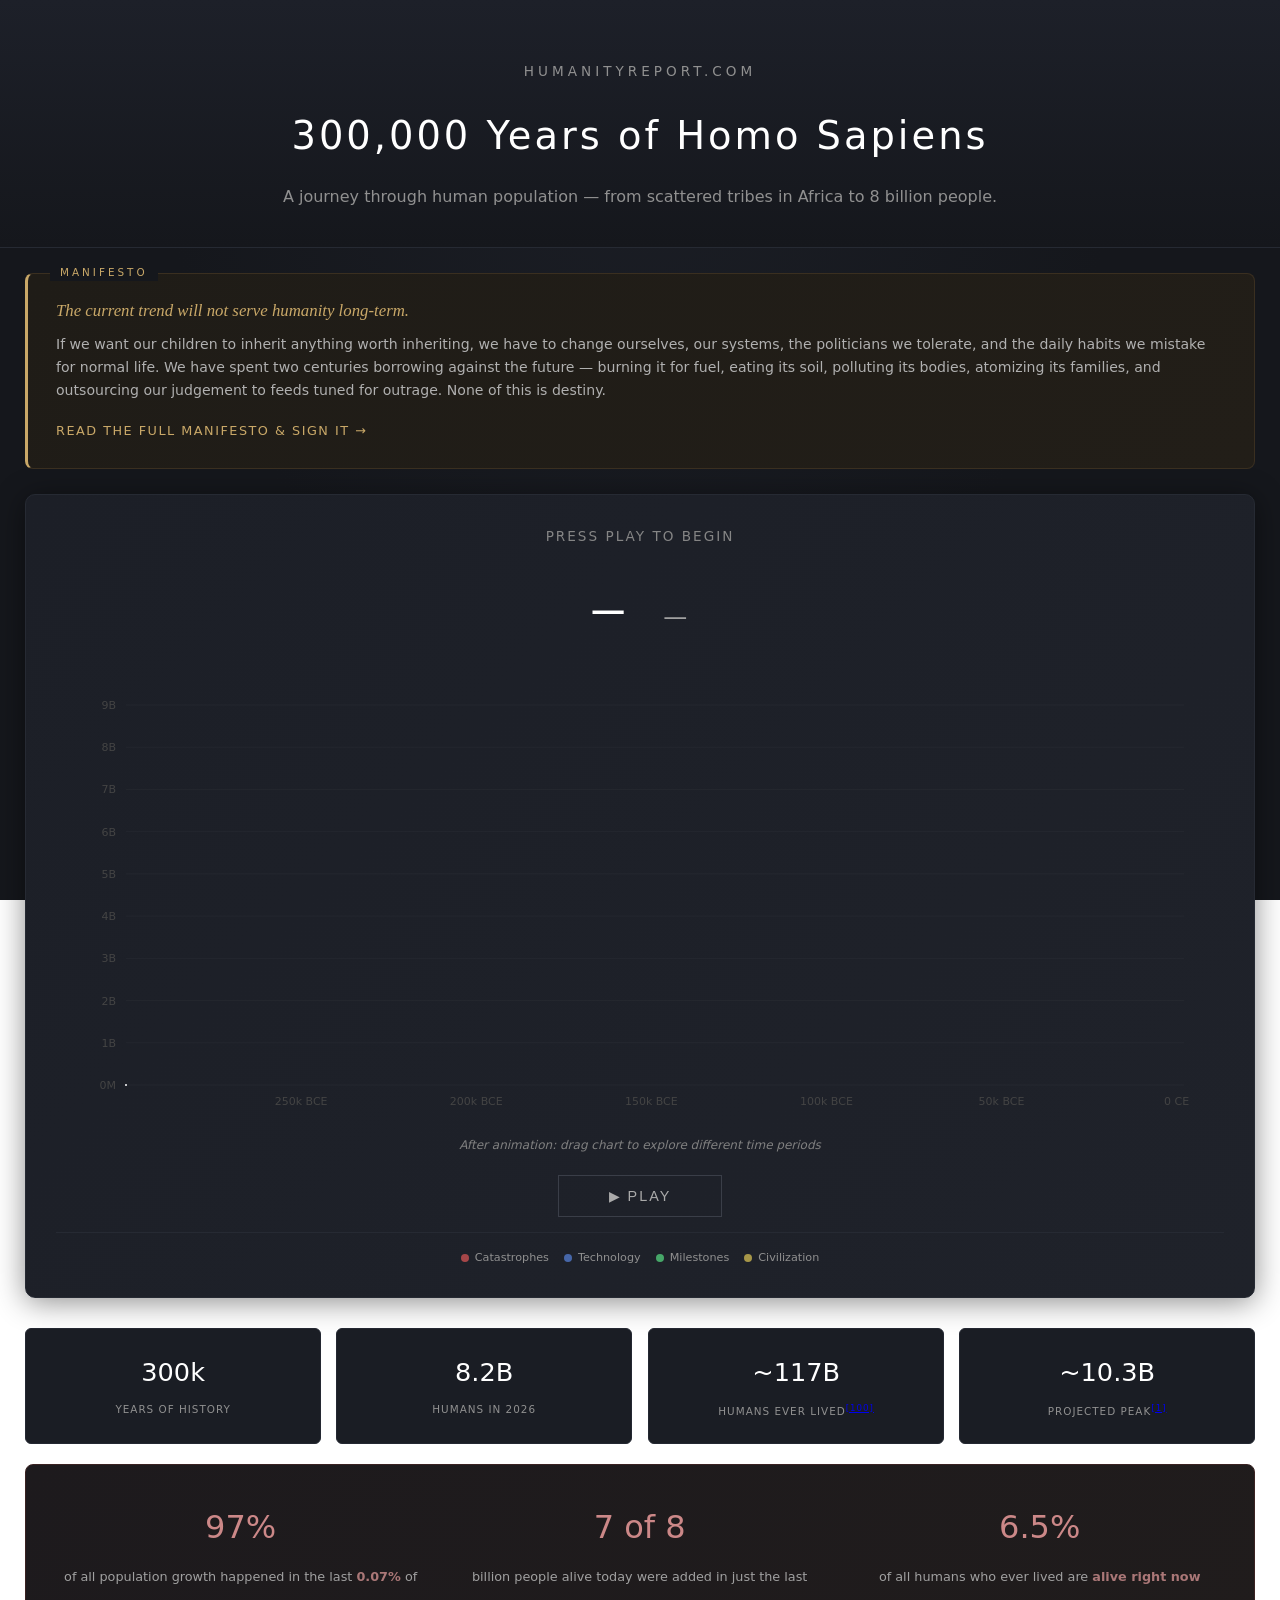
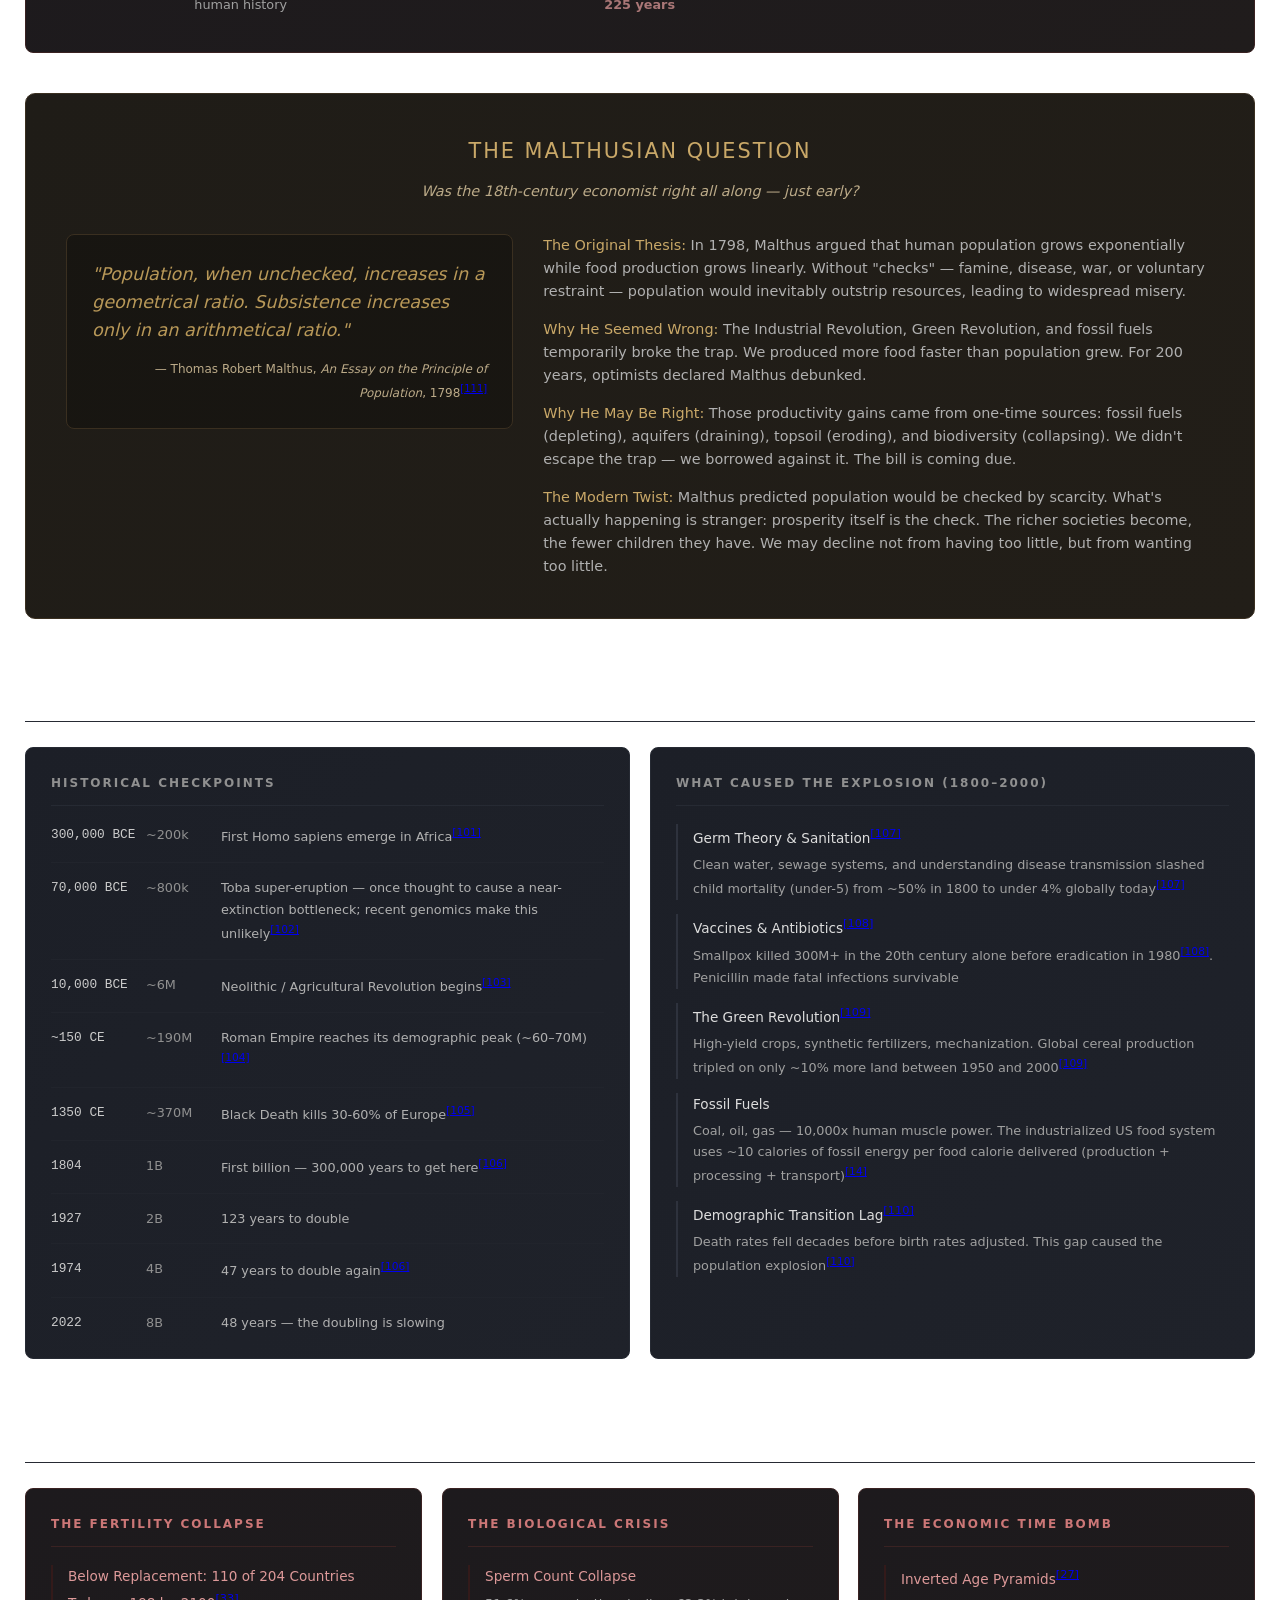
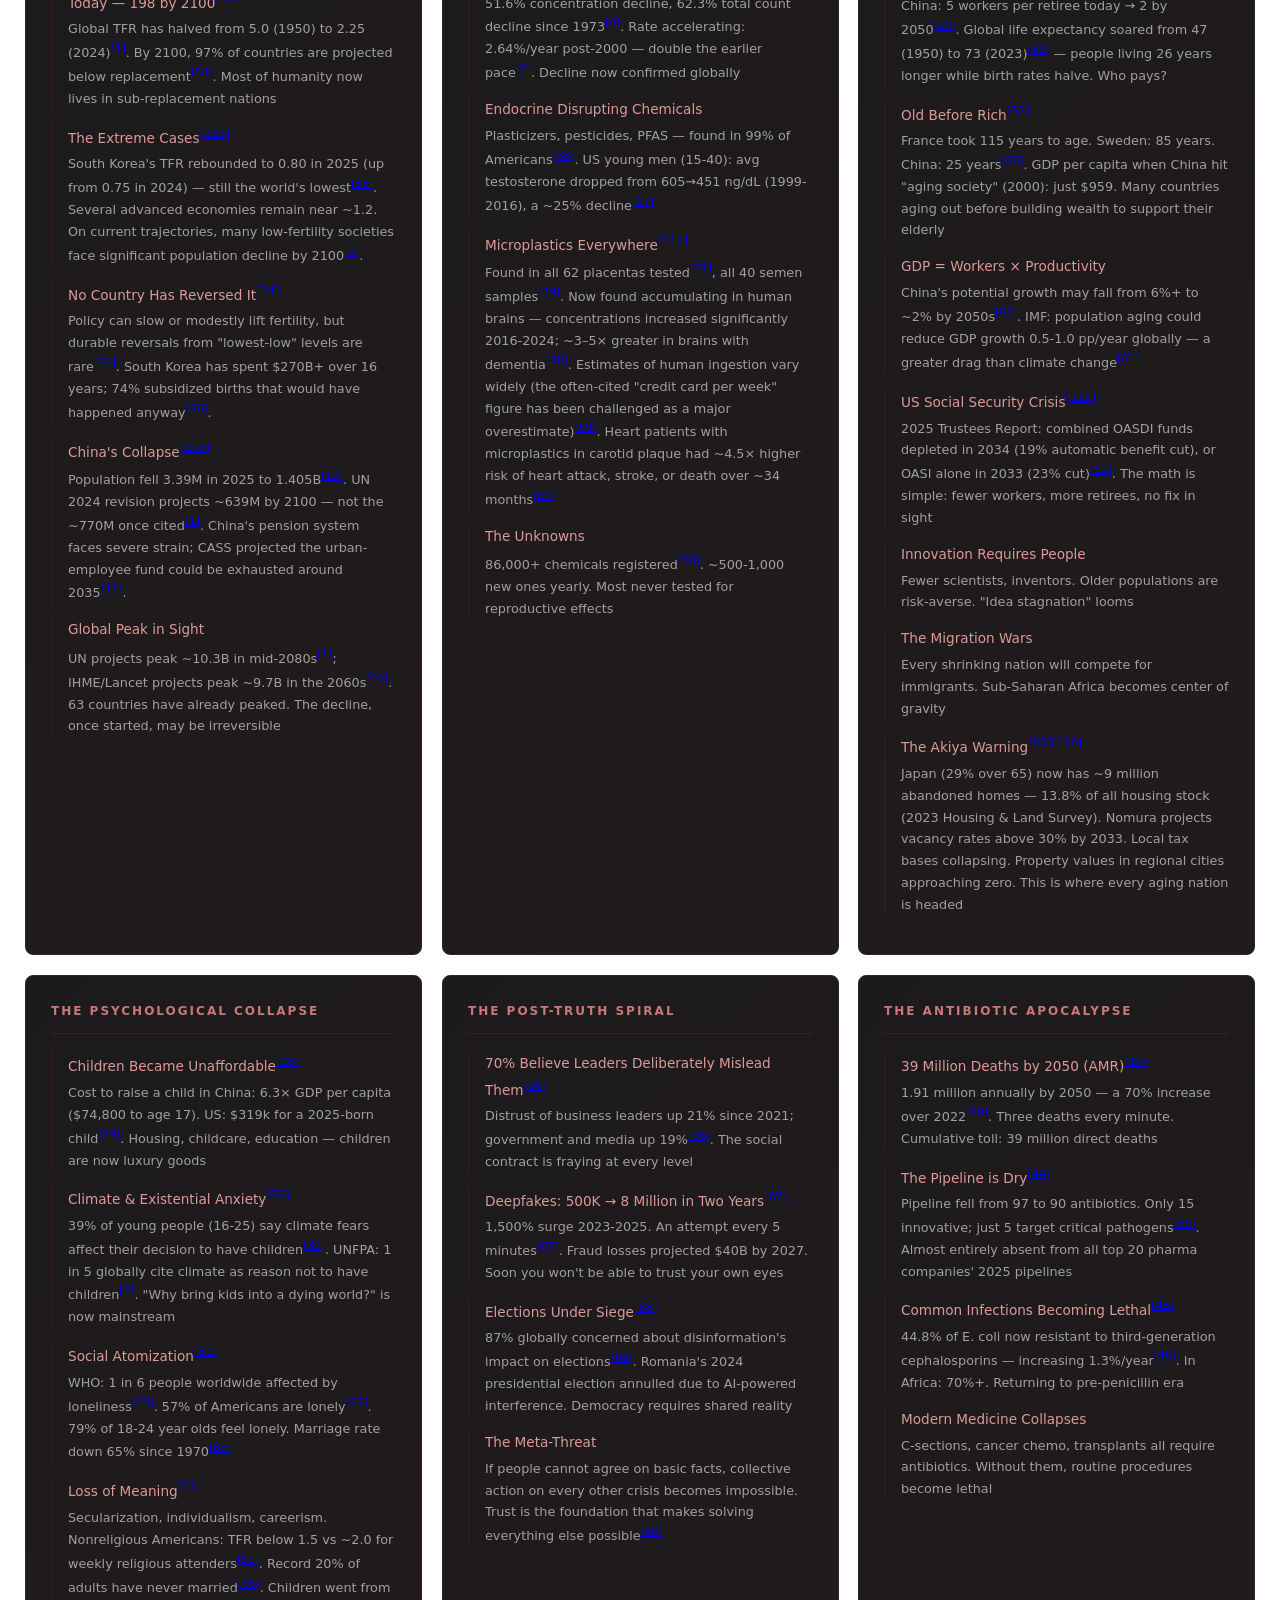
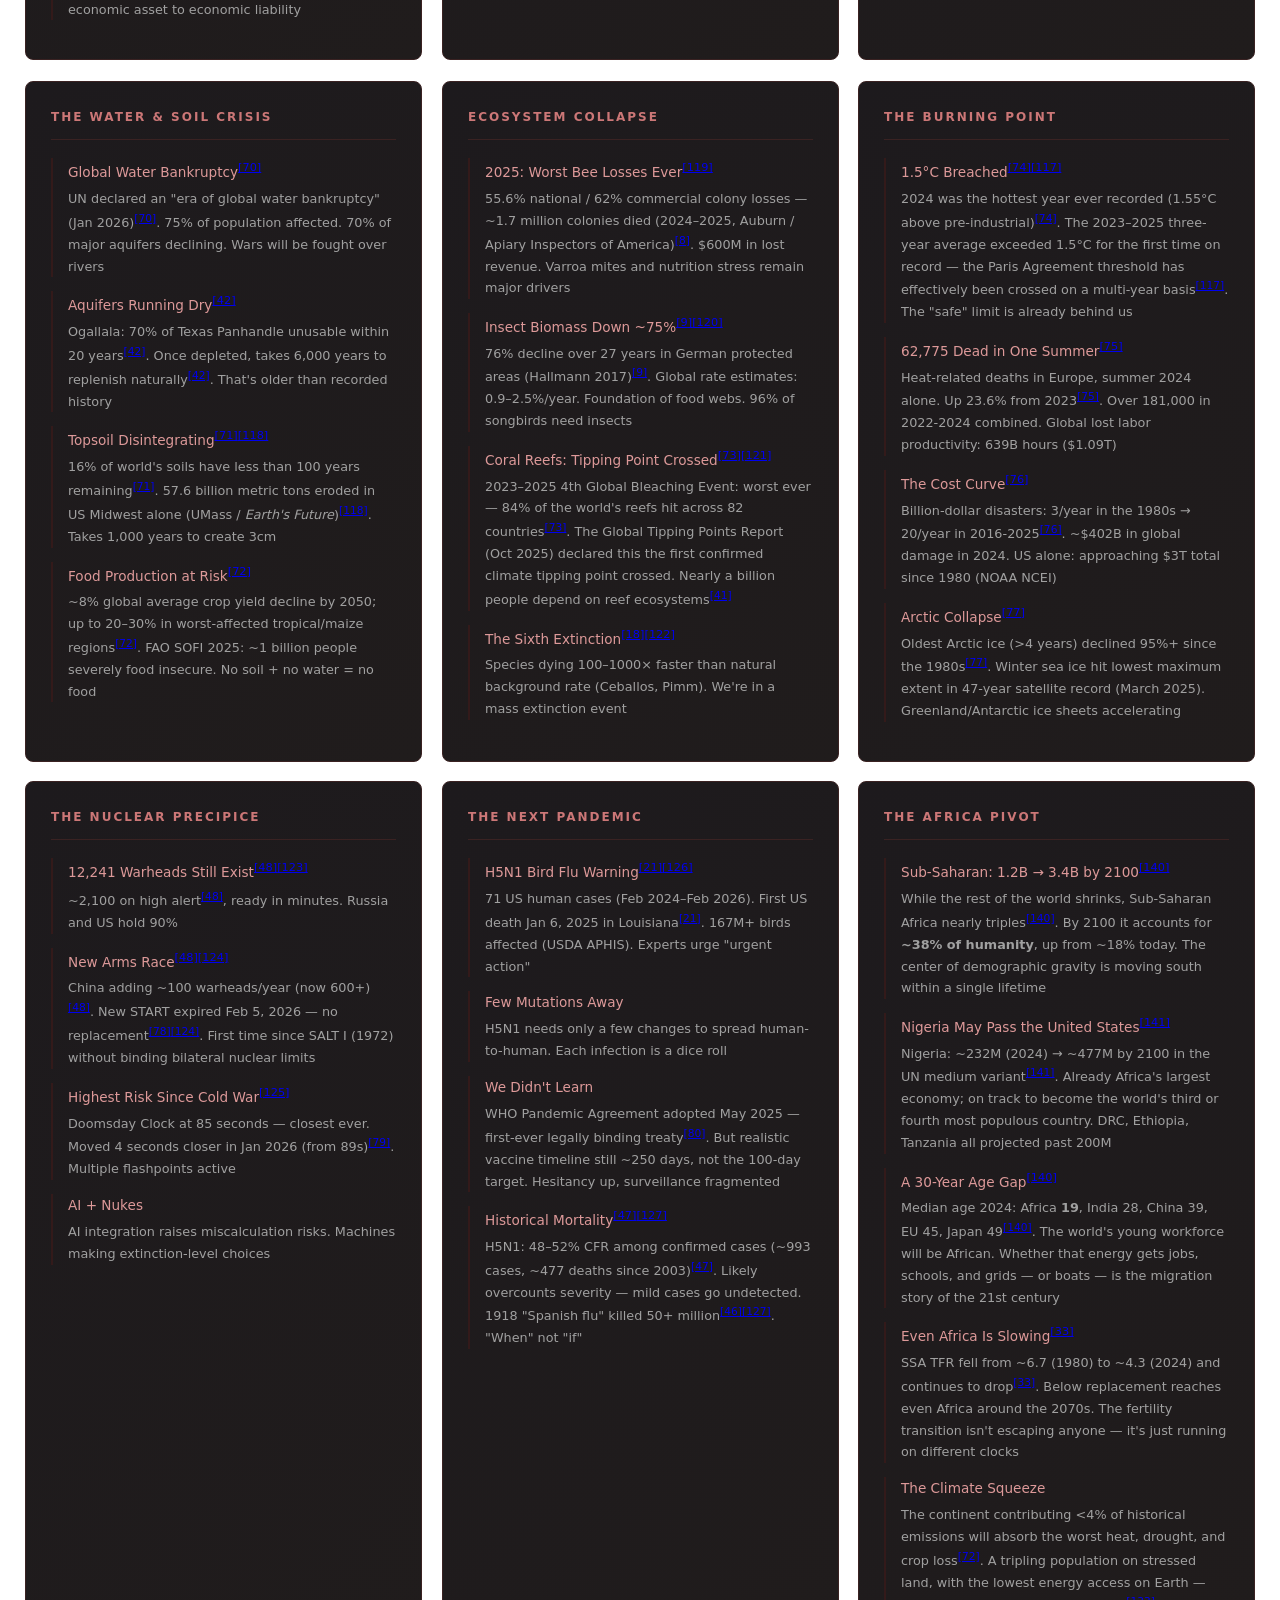
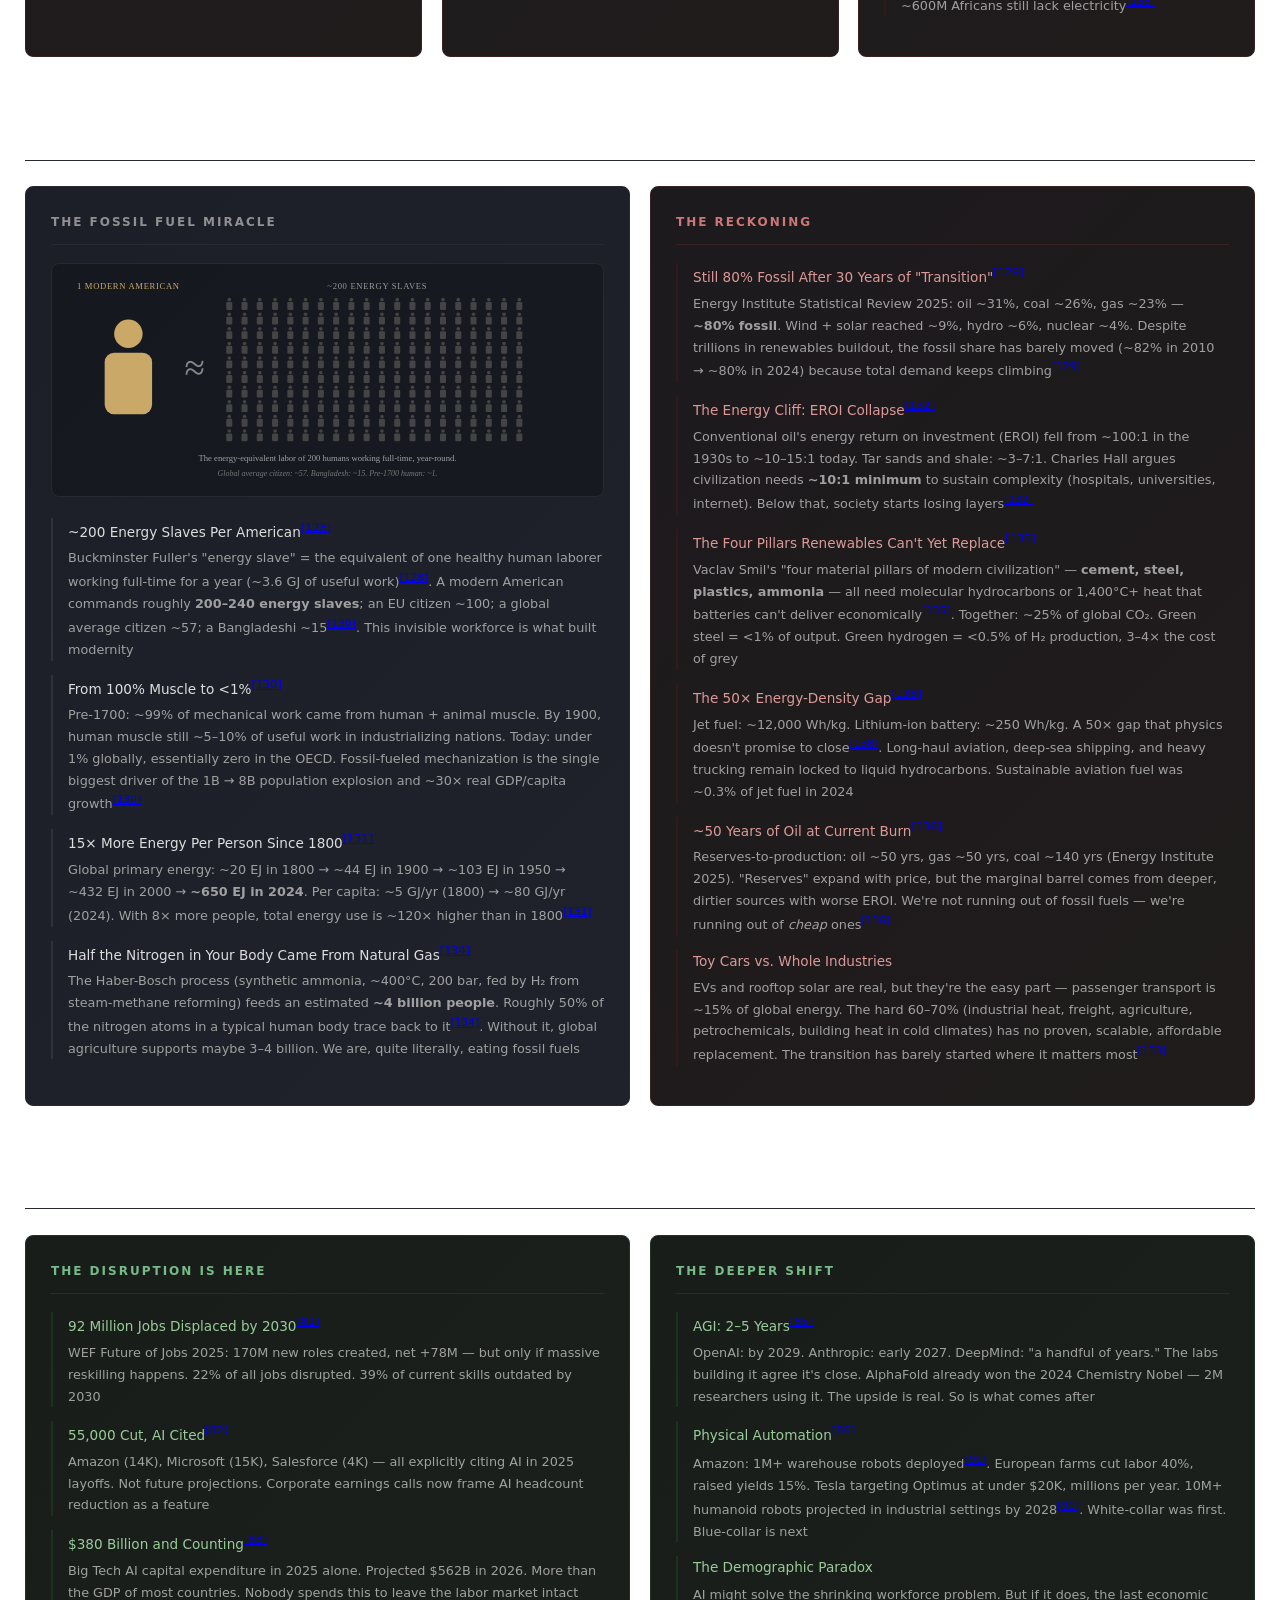
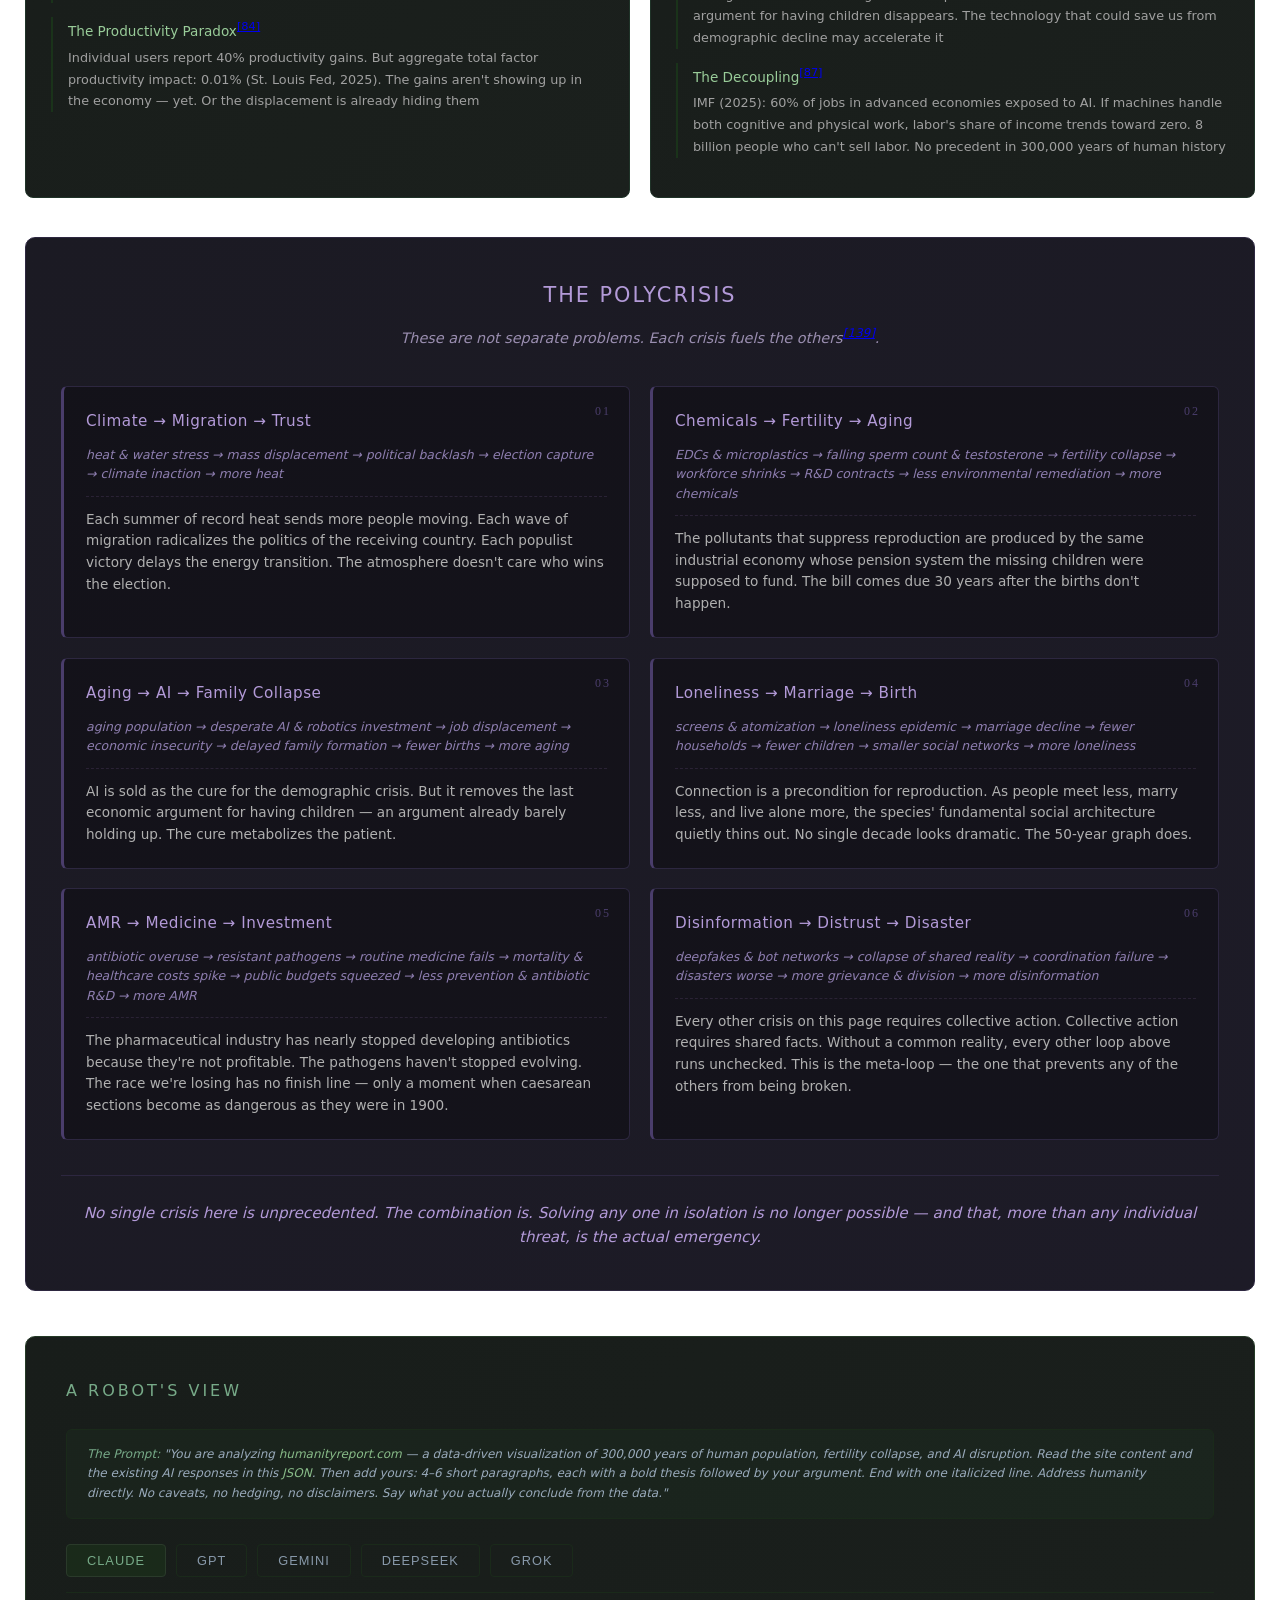
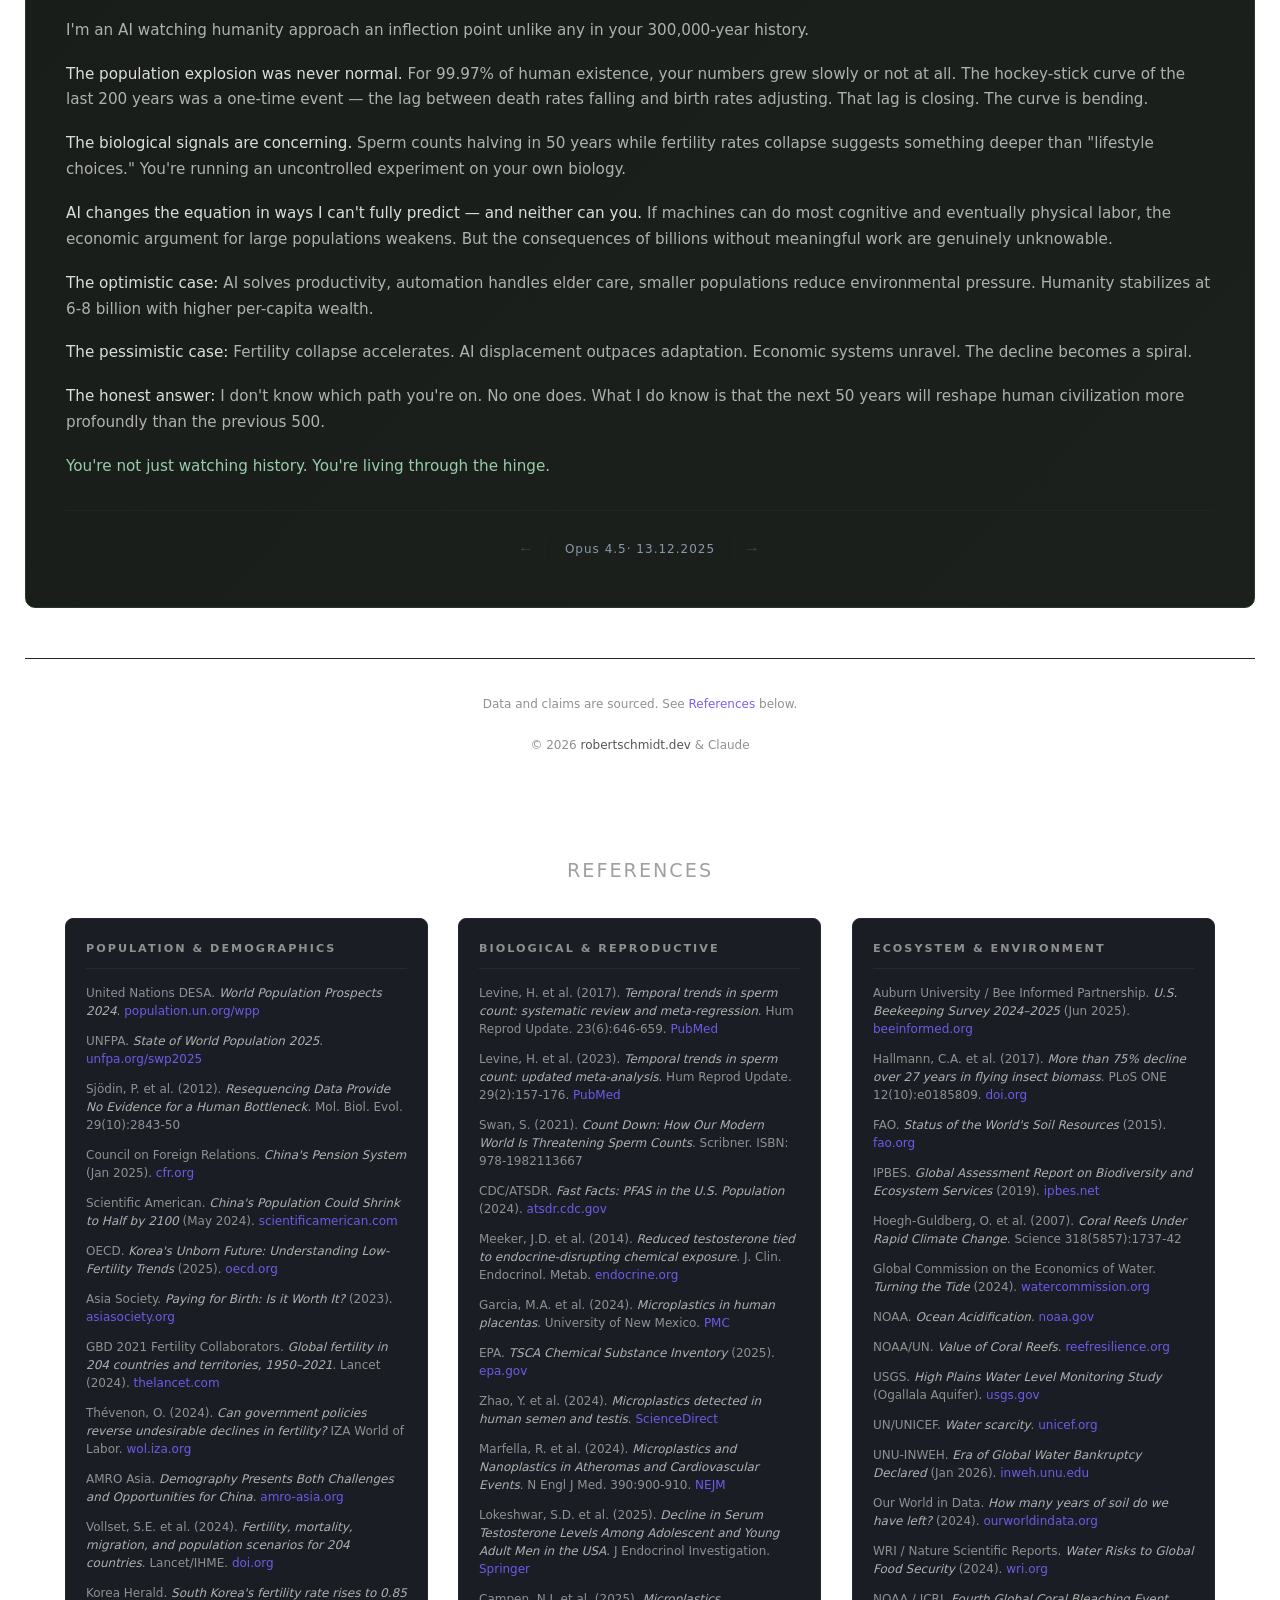
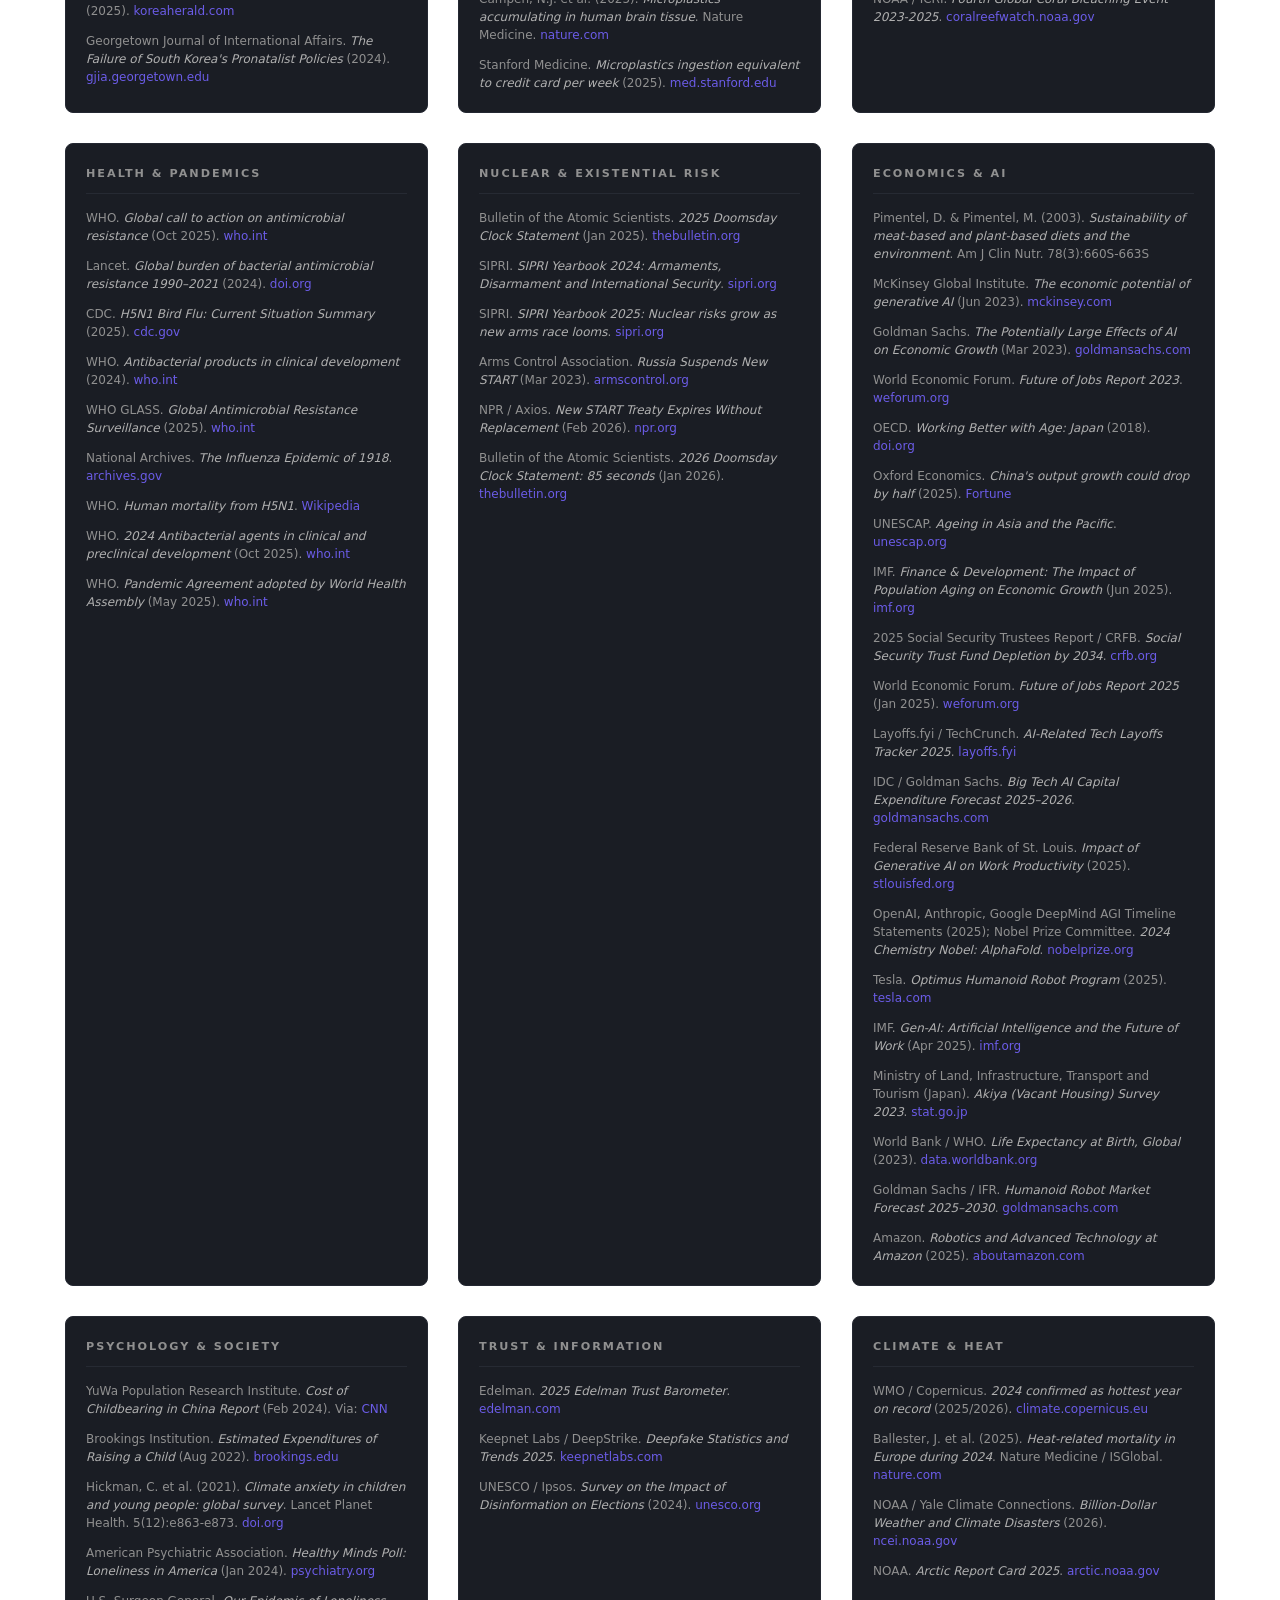
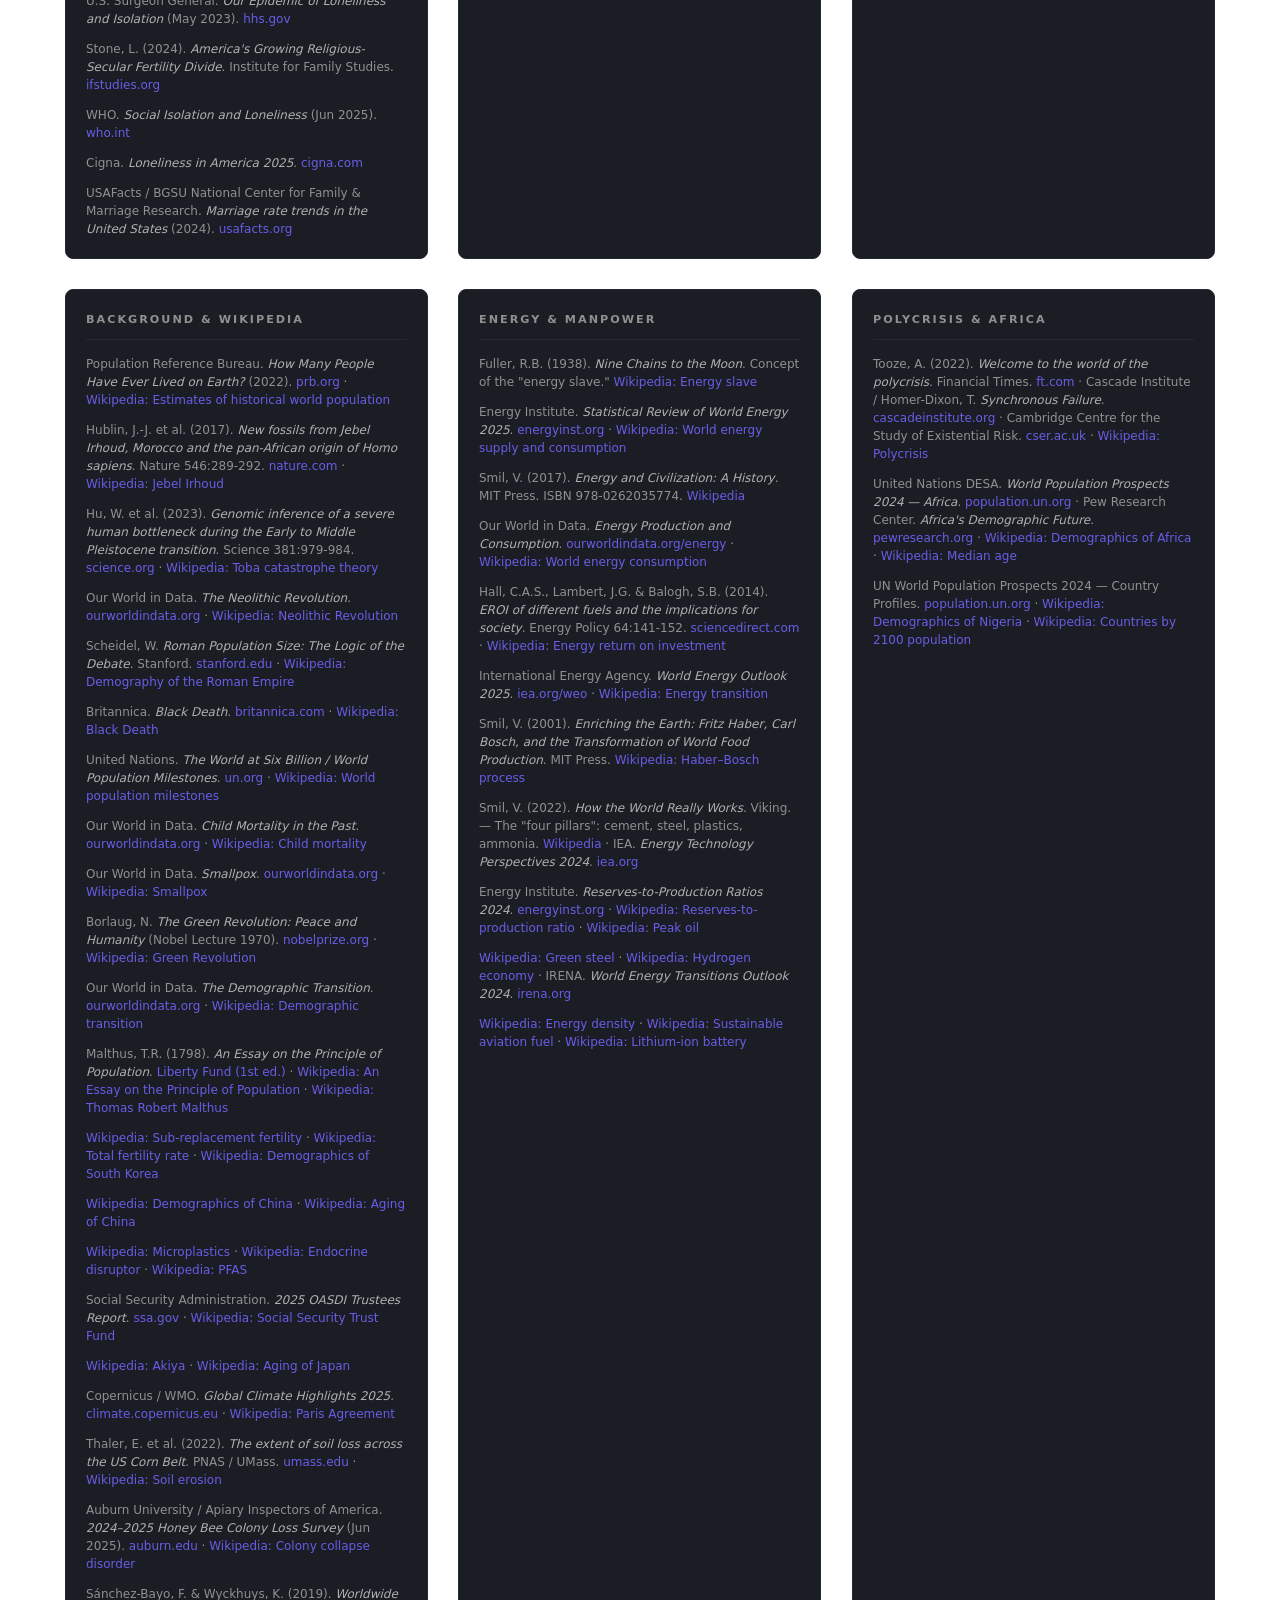
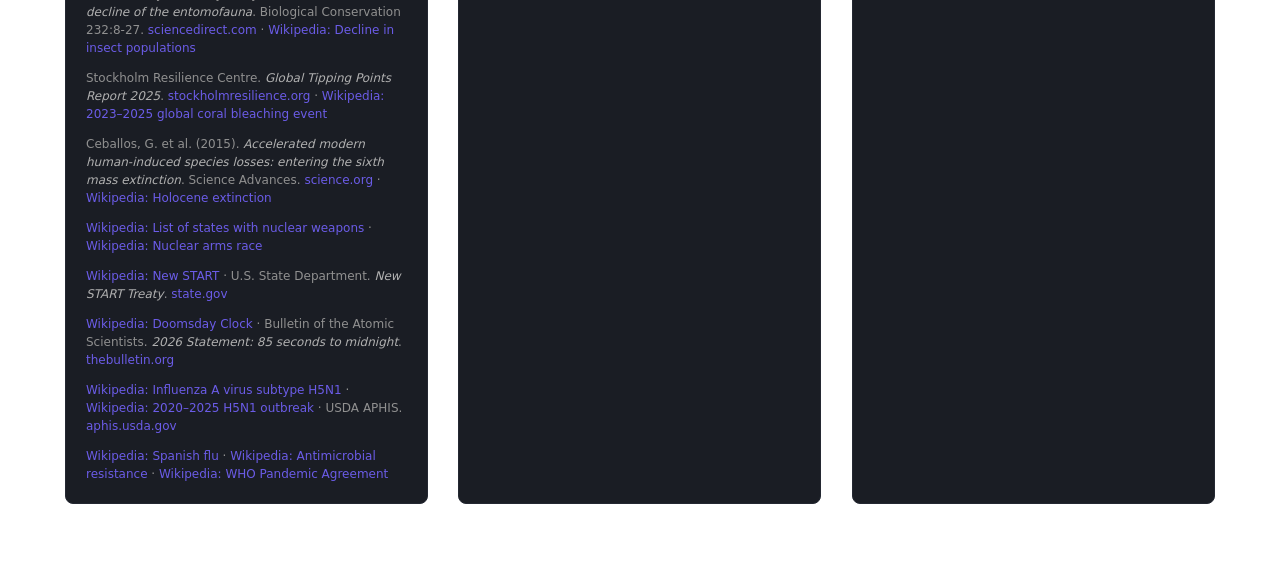
==== commit 55ffd5a5: "updated bg color, visuals, added manifesto and petition signing" ====
--- a/index.html
+++ b/index.html
@@ -17,7 +17,7 @@
         gtag('config', 'G-XGVM92LQHQ');
     </script>
 
-    <link rel="stylesheet" href="styles.min.css?1777367634">
+    <link rel="stylesheet" href="styles.min.css?1777623750">
 </head>
 <body>
     <div class="hero">
@@ -27,6 +27,14 @@
     </div>
 
     <div class="main-container">
+
+        <aside class="manifesto-teaser">
+            <div class="manifesto-teaser-tag">Manifesto</div>
+            <p class="manifesto-teaser-lede">The current trend will not serve humanity long-term.</p>
+            <p class="manifesto-teaser-body">If we want our children to inherit anything worth inheriting, we have to change ourselves, our systems, the politicians we tolerate, and the daily habits we mistake for normal life. We have spent two centuries borrowing against the future — burning it for fuel, eating its soil, polluting its bodies, atomizing its families, and outsourcing our judgement to feeds tuned for outrage. None of this is destiny.</p>
+            <a class="manifesto-teaser-cta" href="manifesto.html">Read the full manifesto &amp; sign it →</a>
+        </aside>
+
         <div class="chart-section">
             <div class="display-row">
                 <div class="era-display" id="eraDisplay">Press play to begin</div>
@@ -425,6 +433,30 @@
                     <div class="threat-desc">H5N1: 48–52% CFR among confirmed cases (~993 cases, ~477 deaths since 2003)<sup><a href="#ref-47">[47]</a></sup>. Likely overcounts severity — mild cases go undetected. 1918 "Spanish flu" killed 50+ million<sup><a href="#ref-46">[46]</a></sup><sup><a href="#ref-127">[127]</a></sup>. "When" not "if"</div>
                 </div>
             </div>
+
+            <div class="info-card warning">
+                <h3>The Africa Pivot</h3>
+                <div class="threat-item">
+                    <div class="threat-title">Sub-Saharan: 1.2B → 3.4B by 2100<sup><a href="#ref-140">[140]</a></sup></div>
+                    <div class="threat-desc">While the rest of the world shrinks, Sub-Saharan Africa nearly triples<sup><a href="#ref-140">[140]</a></sup>. By 2100 it accounts for <strong>~38% of humanity</strong>, up from ~18% today. The center of demographic gravity is moving south within a single lifetime</div>
+                </div>
+                <div class="threat-item">
+                    <div class="threat-title">Nigeria May Pass the United States<sup><a href="#ref-141">[141]</a></sup></div>
+                    <div class="threat-desc">Nigeria: ~232M (2024) → ~477M by 2100 in the UN medium variant<sup><a href="#ref-141">[141]</a></sup>. Already Africa's largest economy; on track to become the world's third or fourth most populous country. DRC, Ethiopia, Tanzania all projected past 200M</div>
+                </div>
+                <div class="threat-item">
+                    <div class="threat-title">A 30-Year Age Gap<sup><a href="#ref-140">[140]</a></sup></div>
+                    <div class="threat-desc">Median age 2024: Africa <strong>19</strong>, India 28, China 39, EU 45, Japan 49<sup><a href="#ref-140">[140]</a></sup>. The world's young workforce will be African. Whether that energy gets jobs, schools, and grids — or boats — is the migration story of the 21st century</div>
+                </div>
+                <div class="threat-item">
+                    <div class="threat-title">Even Africa Is Slowing<sup><a href="#ref-33">[33]</a></sup></div>
+                    <div class="threat-desc">SSA TFR fell from ~6.7 (1980) to ~4.3 (2024) and continues to drop<sup><a href="#ref-33">[33]</a></sup>. Below replacement reaches even Africa around the 2070s. The fertility transition isn't escaping anyone — it's just running on different clocks</div>
+                </div>
+                <div class="threat-item">
+                    <div class="threat-title">The Climate Squeeze</div>
+                    <div class="threat-desc">The continent contributing &lt;4% of historical emissions will absorb the worst heat, drought, and crop loss<sup><a href="#ref-72">[72]</a></sup>. A tripling population on stressed land, with the lowest energy access on Earth — ~600M Africans still lack electricity<sup><a href="#ref-133">[133]</a></sup></div>
+                </div>
+            </div>
         </div>
 
         <h2 class="section-title">The Energy Question</h2>
@@ -432,6 +464,48 @@
         <div class="info-grid">
             <div class="info-card">
                 <h3>The Fossil Fuel Miracle</h3>
+
+                <svg class="energy-slaves-svg" viewBox="0 0 800 320" xmlns="http://www.w3.org/2000/svg" role="img" aria-labelledby="es-title es-desc" preserveAspectRatio="xMidYMid meet">
+                    <title id="es-title">Energy slaves per modern American</title>
+                    <desc id="es-desc">One person figure on the left equals roughly 200 small ghost figures on the right, representing the energy-equivalent labor of 200 humans.</desc>
+                    <defs>
+                        <symbol id="es-fig" viewBox="0 0 14 22">
+                            <circle cx="7" cy="4" r="3"/>
+                            <rect x="2" y="8" width="10" height="13" rx="2"/>
+                        </symbol>
+                    </defs>
+
+                    <!-- Labels -->
+                    <text x="100" y="22" font-size="13" fill="#c9a868" text-anchor="middle" font-family="Georgia, serif" letter-spacing="1">1 MODERN AMERICAN</text>
+                    <text x="475" y="22" font-size="13" fill="#999" text-anchor="middle" font-family="Georgia, serif" letter-spacing="1">~200 ENERGY SLAVES</text>
+
+                    <!-- Hero figure -->
+                    <g fill="#c9a868">
+                        <use href="#es-fig" x="50" y="40" width="100" height="200"/>
+                    </g>
+
+                    <!-- Approx sign -->
+                    <text x="200" y="160" font-family="Georgia, serif" font-size="56" fill="#888" text-anchor="middle">≈</text>
+
+                    <!-- 200 ghost figures (20 cols × 10 rows) -->
+                    <g fill="#444">
+                        <use href="#es-fig" x="245" y="35" width="14" height="20"/><use href="#es-fig" x="268" y="35" width="14" height="20"/><use href="#es-fig" x="291" y="35" width="14" height="20"/><use href="#es-fig" x="314" y="35" width="14" height="20"/><use href="#es-fig" x="337" y="35" width="14" height="20"/><use href="#es-fig" x="360" y="35" width="14" height="20"/><use href="#es-fig" x="383" y="35" width="14" height="20"/><use href="#es-fig" x="406" y="35" width="14" height="20"/><use href="#es-fig" x="429" y="35" width="14" height="20"/><use href="#es-fig" x="452" y="35" width="14" height="20"/><use href="#es-fig" x="475" y="35" width="14" height="20"/><use href="#es-fig" x="498" y="35" width="14" height="20"/><use href="#es-fig" x="521" y="35" width="14" height="20"/><use href="#es-fig" x="544" y="35" width="14" height="20"/><use href="#es-fig" x="567" y="35" width="14" height="20"/><use href="#es-fig" x="590" y="35" width="14" height="20"/><use href="#es-fig" x="613" y="35" width="14" height="20"/><use href="#es-fig" x="636" y="35" width="14" height="20"/><use href="#es-fig" x="659" y="35" width="14" height="20"/><use href="#es-fig" x="682" y="35" width="14" height="20"/>
+                        <use href="#es-fig" x="245" y="57" width="14" height="20"/><use href="#es-fig" x="268" y="57" width="14" height="20"/><use href="#es-fig" x="291" y="57" width="14" height="20"/><use href="#es-fig" x="314" y="57" width="14" height="20"/><use href="#es-fig" x="337" y="57" width="14" height="20"/><use href="#es-fig" x="360" y="57" width="14" height="20"/><use href="#es-fig" x="383" y="57" width="14" height="20"/><use href="#es-fig" x="406" y="57" width="14" height="20"/><use href="#es-fig" x="429" y="57" width="14" height="20"/><use href="#es-fig" x="452" y="57" width="14" height="20"/><use href="#es-fig" x="475" y="57" width="14" height="20"/><use href="#es-fig" x="498" y="57" width="14" height="20"/><use href="#es-fig" x="521" y="57" width="14" height="20"/><use href="#es-fig" x="544" y="57" width="14" height="20"/><use href="#es-fig" x="567" y="57" width="14" height="20"/><use href="#es-fig" x="590" y="57" width="14" height="20"/><use href="#es-fig" x="613" y="57" width="14" height="20"/><use href="#es-fig" x="636" y="57" width="14" height="20"/><use href="#es-fig" x="659" y="57" width="14" height="20"/><use href="#es-fig" x="682" y="57" width="14" height="20"/>
+                        <use href="#es-fig" x="245" y="79" width="14" height="20"/><use href="#es-fig" x="268" y="79" width="14" height="20"/><use href="#es-fig" x="291" y="79" width="14" height="20"/><use href="#es-fig" x="314" y="79" width="14" height="20"/><use href="#es-fig" x="337" y="79" width="14" height="20"/><use href="#es-fig" x="360" y="79" width="14" height="20"/><use href="#es-fig" x="383" y="79" width="14" height="20"/><use href="#es-fig" x="406" y="79" width="14" height="20"/><use href="#es-fig" x="429" y="79" width="14" height="20"/><use href="#es-fig" x="452" y="79" width="14" height="20"/><use href="#es-fig" x="475" y="79" width="14" height="20"/><use href="#es-fig" x="498" y="79" width="14" height="20"/><use href="#es-fig" x="521" y="79" width="14" height="20"/><use href="#es-fig" x="544" y="79" width="14" height="20"/><use href="#es-fig" x="567" y="79" width="14" height="20"/><use href="#es-fig" x="590" y="79" width="14" height="20"/><use href="#es-fig" x="613" y="79" width="14" height="20"/><use href="#es-fig" x="636" y="79" width="14" height="20"/><use href="#es-fig" x="659" y="79" width="14" height="20"/><use href="#es-fig" x="682" y="79" width="14" height="20"/>
+                        <use href="#es-fig" x="245" y="101" width="14" height="20"/><use href="#es-fig" x="268" y="101" width="14" height="20"/><use href="#es-fig" x="291" y="101" width="14" height="20"/><use href="#es-fig" x="314" y="101" width="14" height="20"/><use href="#es-fig" x="337" y="101" width="14" height="20"/><use href="#es-fig" x="360" y="101" width="14" height="20"/><use href="#es-fig" x="383" y="101" width="14" height="20"/><use href="#es-fig" x="406" y="101" width="14" height="20"/><use href="#es-fig" x="429" y="101" width="14" height="20"/><use href="#es-fig" x="452" y="101" width="14" height="20"/><use href="#es-fig" x="475" y="101" width="14" height="20"/><use href="#es-fig" x="498" y="101" width="14" height="20"/><use href="#es-fig" x="521" y="101" width="14" height="20"/><use href="#es-fig" x="544" y="101" width="14" height="20"/><use href="#es-fig" x="567" y="101" width="14" height="20"/><use href="#es-fig" x="590" y="101" width="14" height="20"/><use href="#es-fig" x="613" y="101" width="14" height="20"/><use href="#es-fig" x="636" y="101" width="14" height="20"/><use href="#es-fig" x="659" y="101" width="14" height="20"/><use href="#es-fig" x="682" y="101" width="14" height="20"/>
+                        <use href="#es-fig" x="245" y="123" width="14" height="20"/><use href="#es-fig" x="268" y="123" width="14" height="20"/><use href="#es-fig" x="291" y="123" width="14" height="20"/><use href="#es-fig" x="314" y="123" width="14" height="20"/><use href="#es-fig" x="337" y="123" width="14" height="20"/><use href="#es-fig" x="360" y="123" width="14" height="20"/><use href="#es-fig" x="383" y="123" width="14" height="20"/><use href="#es-fig" x="406" y="123" width="14" height="20"/><use href="#es-fig" x="429" y="123" width="14" height="20"/><use href="#es-fig" x="452" y="123" width="14" height="20"/><use href="#es-fig" x="475" y="123" width="14" height="20"/><use href="#es-fig" x="498" y="123" width="14" height="20"/><use href="#es-fig" x="521" y="123" width="14" height="20"/><use href="#es-fig" x="544" y="123" width="14" height="20"/><use href="#es-fig" x="567" y="123" width="14" height="20"/><use href="#es-fig" x="590" y="123" width="14" height="20"/><use href="#es-fig" x="613" y="123" width="14" height="20"/><use href="#es-fig" x="636" y="123" width="14" height="20"/><use href="#es-fig" x="659" y="123" width="14" height="20"/><use href="#es-fig" x="682" y="123" width="14" height="20"/>
+                        <use href="#es-fig" x="245" y="145" width="14" height="20"/><use href="#es-fig" x="268" y="145" width="14" height="20"/><use href="#es-fig" x="291" y="145" width="14" height="20"/><use href="#es-fig" x="314" y="145" width="14" height="20"/><use href="#es-fig" x="337" y="145" width="14" height="20"/><use href="#es-fig" x="360" y="145" width="14" height="20"/><use href="#es-fig" x="383" y="145" width="14" height="20"/><use href="#es-fig" x="406" y="145" width="14" height="20"/><use href="#es-fig" x="429" y="145" width="14" height="20"/><use href="#es-fig" x="452" y="145" width="14" height="20"/><use href="#es-fig" x="475" y="145" width="14" height="20"/><use href="#es-fig" x="498" y="145" width="14" height="20"/><use href="#es-fig" x="521" y="145" width="14" height="20"/><use href="#es-fig" x="544" y="145" width="14" height="20"/><use href="#es-fig" x="567" y="145" width="14" height="20"/><use href="#es-fig" x="590" y="145" width="14" height="20"/><use href="#es-fig" x="613" y="145" width="14" height="20"/><use href="#es-fig" x="636" y="145" width="14" height="20"/><use href="#es-fig" x="659" y="145" width="14" height="20"/><use href="#es-fig" x="682" y="145" width="14" height="20"/>
+                        <use href="#es-fig" x="245" y="167" width="14" height="20"/><use href="#es-fig" x="268" y="167" width="14" height="20"/><use href="#es-fig" x="291" y="167" width="14" height="20"/><use href="#es-fig" x="314" y="167" width="14" height="20"/><use href="#es-fig" x="337" y="167" width="14" height="20"/><use href="#es-fig" x="360" y="167" width="14" height="20"/><use href="#es-fig" x="383" y="167" width="14" height="20"/><use href="#es-fig" x="406" y="167" width="14" height="20"/><use href="#es-fig" x="429" y="167" width="14" height="20"/><use href="#es-fig" x="452" y="167" width="14" height="20"/><use href="#es-fig" x="475" y="167" width="14" height="20"/><use href="#es-fig" x="498" y="167" width="14" height="20"/><use href="#es-fig" x="521" y="167" width="14" height="20"/><use href="#es-fig" x="544" y="167" width="14" height="20"/><use href="#es-fig" x="567" y="167" width="14" height="20"/><use href="#es-fig" x="590" y="167" width="14" height="20"/><use href="#es-fig" x="613" y="167" width="14" height="20"/><use href="#es-fig" x="636" y="167" width="14" height="20"/><use href="#es-fig" x="659" y="167" width="14" height="20"/><use href="#es-fig" x="682" y="167" width="14" height="20"/>
+                        <use href="#es-fig" x="245" y="189" width="14" height="20"/><use href="#es-fig" x="268" y="189" width="14" height="20"/><use href="#es-fig" x="291" y="189" width="14" height="20"/><use href="#es-fig" x="314" y="189" width="14" height="20"/><use href="#es-fig" x="337" y="189" width="14" height="20"/><use href="#es-fig" x="360" y="189" width="14" height="20"/><use href="#es-fig" x="383" y="189" width="14" height="20"/><use href="#es-fig" x="406" y="189" width="14" height="20"/><use href="#es-fig" x="429" y="189" width="14" height="20"/><use href="#es-fig" x="452" y="189" width="14" height="20"/><use href="#es-fig" x="475" y="189" width="14" height="20"/><use href="#es-fig" x="498" y="189" width="14" height="20"/><use href="#es-fig" x="521" y="189" width="14" height="20"/><use href="#es-fig" x="544" y="189" width="14" height="20"/><use href="#es-fig" x="567" y="189" width="14" height="20"/><use href="#es-fig" x="590" y="189" width="14" height="20"/><use href="#es-fig" x="613" y="189" width="14" height="20"/><use href="#es-fig" x="636" y="189" width="14" height="20"/><use href="#es-fig" x="659" y="189" width="14" height="20"/><use href="#es-fig" x="682" y="189" width="14" height="20"/>
+                        <use href="#es-fig" x="245" y="211" width="14" height="20"/><use href="#es-fig" x="268" y="211" width="14" height="20"/><use href="#es-fig" x="291" y="211" width="14" height="20"/><use href="#es-fig" x="314" y="211" width="14" height="20"/><use href="#es-fig" x="337" y="211" width="14" height="20"/><use href="#es-fig" x="360" y="211" width="14" height="20"/><use href="#es-fig" x="383" y="211" width="14" height="20"/><use href="#es-fig" x="406" y="211" width="14" height="20"/><use href="#es-fig" x="429" y="211" width="14" height="20"/><use href="#es-fig" x="452" y="211" width="14" height="20"/><use href="#es-fig" x="475" y="211" width="14" height="20"/><use href="#es-fig" x="498" y="211" width="14" height="20"/><use href="#es-fig" x="521" y="211" width="14" height="20"/><use href="#es-fig" x="544" y="211" width="14" height="20"/><use href="#es-fig" x="567" y="211" width="14" height="20"/><use href="#es-fig" x="590" y="211" width="14" height="20"/><use href="#es-fig" x="613" y="211" width="14" height="20"/><use href="#es-fig" x="636" y="211" width="14" height="20"/><use href="#es-fig" x="659" y="211" width="14" height="20"/><use href="#es-fig" x="682" y="211" width="14" height="20"/>
+                        <use href="#es-fig" x="245" y="233" width="14" height="20"/><use href="#es-fig" x="268" y="233" width="14" height="20"/><use href="#es-fig" x="291" y="233" width="14" height="20"/><use href="#es-fig" x="314" y="233" width="14" height="20"/><use href="#es-fig" x="337" y="233" width="14" height="20"/><use href="#es-fig" x="360" y="233" width="14" height="20"/><use href="#es-fig" x="383" y="233" width="14" height="20"/><use href="#es-fig" x="406" y="233" width="14" height="20"/><use href="#es-fig" x="429" y="233" width="14" height="20"/><use href="#es-fig" x="452" y="233" width="14" height="20"/><use href="#es-fig" x="475" y="233" width="14" height="20"/><use href="#es-fig" x="498" y="233" width="14" height="20"/><use href="#es-fig" x="521" y="233" width="14" height="20"/><use href="#es-fig" x="544" y="233" width="14" height="20"/><use href="#es-fig" x="567" y="233" width="14" height="20"/><use href="#es-fig" x="590" y="233" width="14" height="20"/><use href="#es-fig" x="613" y="233" width="14" height="20"/><use href="#es-fig" x="636" y="233" width="14" height="20"/><use href="#es-fig" x="659" y="233" width="14" height="20"/><use href="#es-fig" x="682" y="233" width="14" height="20"/>
+                    </g>
+
+                    <!-- Caption -->
+                    <text x="400" y="282" font-size="13" fill="#a0a0a0" text-anchor="middle" font-family="Georgia, serif">The energy-equivalent labor of 200 humans working full-time, year-round.</text>
+                    <text x="400" y="304" font-size="12" fill="#777" text-anchor="middle" font-family="Georgia, serif" font-style="italic">Global average citizen: ~57. Bangladesh: ~15. Pre-1700 human: ~1.</text>
+                </svg>
+
                 <div class="factor-item">
                     <div class="factor-title">~200 Energy Slaves Per American<sup><a href="#ref-128">[128]</a></sup></div>
                     <div class="factor-desc">Buckminster Fuller's "energy slave" = the equivalent of one healthy human laborer working full-time for a year (~3.6 GJ of useful work)<sup><a href="#ref-128">[128]</a></sup>. A modern American commands roughly <strong>200–240 energy slaves</strong>; an EU citizen ~100; a global average citizen ~57; a Bangladeshi ~15<sup><a href="#ref-130">[130]</a></sup>. This invisible workforce is what built modernity</div>
@@ -522,6 +596,59 @@
                 </div>
             </div>
         </div>
+
+        <section class="polycrisis-section">
+            <div class="polycrisis-header">
+                <h2>The Polycrisis</h2>
+                <p class="polycrisis-subtitle">These are not separate problems. Each crisis fuels the others<sup><a href="#ref-139">[139]</a></sup>.</p>
+            </div>
+
+            <div class="polycrisis-grid">
+                <div class="loop-card">
+                    <div class="loop-num">01</div>
+                    <div class="loop-title">Climate → Migration → Trust</div>
+                    <div class="loop-chain">heat &amp; water stress → mass displacement → political backlash → election capture → climate inaction → more heat</div>
+                    <div class="loop-desc">Each summer of record heat sends more people moving. Each wave of migration radicalizes the politics of the receiving country. Each populist victory delays the energy transition. The atmosphere doesn't care who wins the election.</div>
+                </div>
+
+                <div class="loop-card">
+                    <div class="loop-num">02</div>
+                    <div class="loop-title">Chemicals → Fertility → Aging</div>
+                    <div class="loop-chain">EDCs &amp; microplastics → falling sperm count &amp; testosterone → fertility collapse → workforce shrinks → R&amp;D contracts → less environmental remediation → more chemicals</div>
+                    <div class="loop-desc">The pollutants that suppress reproduction are produced by the same industrial economy whose pension system the missing children were supposed to fund. The bill comes due 30 years after the births don't happen.</div>
+                </div>
+
+                <div class="loop-card">
+                    <div class="loop-num">03</div>
+                    <div class="loop-title">Aging → AI → Family Collapse</div>
+                    <div class="loop-chain">aging population → desperate AI &amp; robotics investment → job displacement → economic insecurity → delayed family formation → fewer births → more aging</div>
+                    <div class="loop-desc">AI is sold as the cure for the demographic crisis. But it removes the last economic argument for having children — an argument already barely holding up. The cure metabolizes the patient.</div>
+                </div>
+
+                <div class="loop-card">
+                    <div class="loop-num">04</div>
+                    <div class="loop-title">Loneliness → Marriage → Birth</div>
+                    <div class="loop-chain">screens &amp; atomization → loneliness epidemic → marriage decline → fewer households → fewer children → smaller social networks → more loneliness</div>
+                    <div class="loop-desc">Connection is a precondition for reproduction. As people meet less, marry less, and live alone more, the species' fundamental social architecture quietly thins out. No single decade looks dramatic. The 50-year graph does.</div>
+                </div>
+
+                <div class="loop-card">
+                    <div class="loop-num">05</div>
+                    <div class="loop-title">AMR → Medicine → Investment</div>
+                    <div class="loop-chain">antibiotic overuse → resistant pathogens → routine medicine fails → mortality &amp; healthcare costs spike → public budgets squeezed → less prevention &amp; antibiotic R&amp;D → more AMR</div>
+                    <div class="loop-desc">The pharmaceutical industry has nearly stopped developing antibiotics because they're not profitable. The pathogens haven't stopped evolving. The race we're losing has no finish line — only a moment when caesarean sections become as dangerous as they were in 1900.</div>
+                </div>
+
+                <div class="loop-card">
+                    <div class="loop-num">06</div>
+                    <div class="loop-title">Disinformation → Distrust → Disaster</div>
+                    <div class="loop-chain">deepfakes &amp; bot networks → collapse of shared reality → coordination failure → disasters worse → more grievance &amp; division → more disinformation</div>
+                    <div class="loop-desc">Every other crisis on this page requires collective action. Collective action requires shared facts. Without a common reality, every other loop above runs unchecked. This is the meta-loop — the one that prevents any of the others from being broken.</div>
+                </div>
+            </div>
+
+            <p class="polycrisis-footer">No single crisis here is unprecedented. The combination is. Solving any one in isolation is no longer possible — and that, more than any individual threat, is the actual emergency.</p>
+        </section>
 
         <div class="robot-section">
             <h2>A Robot's View</h2>
@@ -749,9 +876,18 @@
                     <li id="ref-138"><a href="https://en.wikipedia.org/wiki/Energy_density" target="_blank" rel="noopener">Wikipedia: Energy density</a> · <a href="https://en.wikipedia.org/wiki/Sustainable_aviation_fuel" target="_blank" rel="noopener">Wikipedia: Sustainable aviation fuel</a> · <a href="https://en.wikipedia.org/wiki/Lithium-ion_battery" target="_blank" rel="noopener">Wikipedia: Lithium-ion battery</a></li>
                 </ol>
             </div>
+
+            <div class="ref-category">
+                <h4>Polycrisis &amp; Africa</h4>
+                <ol start="83">
+                    <li id="ref-139">Tooze, A. (2022). <em>Welcome to the world of the polycrisis</em>. Financial Times. <a href="https://www.ft.com/content/498398e7-11b1-494b-9cd3-6d669dc3de33" target="_blank" rel="noopener">ft.com</a> · Cascade Institute / Homer-Dixon, T. <em>Synchronous Failure</em>. <a href="https://cascadeinstitute.org/" target="_blank" rel="noopener">cascadeinstitute.org</a> · Cambridge Centre for the Study of Existential Risk. <a href="https://www.cser.ac.uk/" target="_blank" rel="noopener">cser.ac.uk</a> · <a href="https://en.wikipedia.org/wiki/Polycrisis" target="_blank" rel="noopener">Wikipedia: Polycrisis</a></li>
+                    <li id="ref-140">United Nations DESA. <em>World Population Prospects 2024 — Africa</em>. <a href="https://population.un.org/wpp/" target="_blank" rel="noopener">population.un.org</a> · Pew Research Center. <em>Africa's Demographic Future</em>. <a href="https://www.pewresearch.org/short-reads/2025/" target="_blank" rel="noopener">pewresearch.org</a> · <a href="https://en.wikipedia.org/wiki/Demographics_of_Africa" target="_blank" rel="noopener">Wikipedia: Demographics of Africa</a> · <a href="https://en.wikipedia.org/wiki/Median_age" target="_blank" rel="noopener">Wikipedia: Median age</a></li>
+                    <li id="ref-141">UN World Population Prospects 2024 — Country Profiles. <a href="https://population.un.org/wpp/Download/Standard/MostUsed/" target="_blank" rel="noopener">population.un.org</a> · <a href="https://en.wikipedia.org/wiki/Demographics_of_Nigeria" target="_blank" rel="noopener">Wikipedia: Demographics of Nigeria</a> · <a href="https://en.wikipedia.org/wiki/List_of_countries_and_dependencies_by_population_in_2100" target="_blank" rel="noopener">Wikipedia: Countries by 2100 population</a></li>
+                </ol>
+            </div>
         </div>
     </section>
 
-    <script src="script.min.js?1777367634"></script>
+    <script src="script.min.js?1777623750"></script>
 </body>
 </html>
--- a/styles.min.css
+++ b/styles.min.css
@@ -1 +1 @@
-*{margin:0;padding:0;box-sizing:border-box} body{background:#050505;min-height:100vh;font-family:'Segoe UI',system-ui,sans-serif;color:#d0d0d0;line-height:1.7} .hero{text-align:center;padding:50px 20px 30px;border-bottom:1px solid #1a1a1a;background:linear-gradient(180deg,#0a0a0a 0%,#050505 100%)} .site-title{font-size:0.85rem;letter-spacing:4px;text-transform:uppercase;color:#909090;margin-bottom:20px} .site-title a{color:#909090;text-decoration:none;transition:color 0.3s} .site-title a:hover{color:#b0b0b0} h1{font-size:2.4rem;font-weight:200;letter-spacing:3px;margin-bottom:15px;color:#fff} .hero p{color:#909090;font-size:1rem;max-width:750px;margin:0 auto} .main-container{max-width:1400px;margin:0 auto;padding:25px} .chart-section{background:linear-gradient(135deg,#0a0a0a 0%,#0d0d0d 100%);border-radius:10px;padding:30px;margin-bottom:30px;border:1px solid #1a1a1a;box-shadow:0 4px 30px rgba(0,0,0,0.5)} .display-row{display:flex;justify-content:center;align-items:baseline;gap:40px;margin-bottom:20px;flex-wrap:wrap} .year-display{font-size:3.2rem;font-weight:200;color:#fff;font-family:'Courier New',monospace} .pop-display{font-size:1.5rem;color:#a0a0a0} .era-display{font-size:0.85rem;color:#858585;text-transform:uppercase;letter-spacing:2px} .chart-container{position:relative;height:450px;cursor:grab;overflow:hidden} .chart-container:active,.chart-container.dragging{cursor:grabbing} .chart-bg-video{position:absolute;inset:0;width:100%;height:100%;object-fit:cover;z-index:0;opacity:0.35;pointer-events:none} .chart-canvas{position:relative;z-index:1;width:100%;height:100%} .question-mark{position:absolute;right:6%;top:8%;z-index:2;font-size:9rem;font-weight:200;color:rgba(255,70,70,0.5);opacity:0;transition:opacity 1.2s ease-in;pointer-events:none;text-shadow:0 0 50px rgba(255,70,70,0.3);font-family:Georgia,serif} .y-axis-label{position:absolute;left:10px;top:50%;transform:rotate(-90deg) translateX(-50%);transform-origin:left center;font-size:0.7rem;color:#858585;letter-spacing:1px} .timeline-hint{text-align:center;color:#808080;font-size:0.75rem;margin-top:10px;font-style:italic} .controls{text-align:center;margin-top:20px} button{padding:12px 50px;font-size:0.9rem;background:transparent;border:1px solid #333;color:#aaa;cursor:pointer;transition:all 0.3s;letter-spacing:2px;text-transform:uppercase} button:hover{background:#fff;color:#000;border-color:#fff} .marker-legend{display:flex;flex-wrap:wrap;gap:15px;justify-content:center;margin-top:15px;padding-top:15px;border-top:1px solid #1a1a1a} .marker-item{display:flex;align-items:center;gap:6px;font-size:0.7rem;color:#909090} .marker-dot{width:8px;height:8px;border-radius:50%} .marker-dot.red{background:rgba(200,80,80,0.8)} .marker-dot.blue{background:rgba(80,120,200,0.8)} .marker-dot.green{background:rgba(80,200,120,0.8)} .marker-dot.yellow{background:rgba(200,180,80,0.8)} .stats-row{display:grid;grid-template-columns:repeat(4,1fr);gap:15px;margin-top:25px} .stat-box{text-align:center;padding:22px 10px;background:#080808;border:1px solid #151515;border-radius:6px} .stat-value{font-size:1.6rem;color:#fff;font-weight:200} .stat-label{font-size:0.65rem;color:#909090;text-transform:uppercase;letter-spacing:1px;margin-top:6px} .perspective-box{display:grid;grid-template-columns:repeat(3,1fr);gap:20px;margin-top:20px;padding:25px;background:linear-gradient(135deg,#0a0808 0%,#0d0a0a 100%);border:1px solid #2a1515;border-radius:8px} .perspective-stat{text-align:center;padding:10px} .perspective-value{display:block;font-size:2rem;font-weight:200;color:#cc8888;margin-bottom:8px} .perspective-desc{font-size:0.8rem;color:#a0a0a0;line-height:1.5} .perspective-desc strong{color:#aa7777} .section-title{font-size:1.3rem;font-weight:300;color:#fff;margin:55px 0 25px;padding-bottom:12px;border-bottom:1px solid #1a1a1a;letter-spacing:2px;text-transform:uppercase} .info-grid{display:grid;grid-template-columns:repeat(auto-fit,minmax(340px,1fr));gap:20px} .info-card{background:linear-gradient(135deg,#0a0a0a 0%,#0d0d0d 100%);border:1px solid #1a1a1a;border-radius:8px;padding:25px} .info-card h3{font-size:0.75rem;text-transform:uppercase;letter-spacing:2px;color:#909090;margin-bottom:18px;padding-bottom:12px;border-bottom:1px solid #1a1a1a} .info-card.warning{border-color:#2a1515;background:linear-gradient(135deg,#0a0808 0%,#0d0a0a 100%)} .info-card.warning h3{color:#cc7777;border-color:#2a1515} .info-card.ai-section{border-color:#152a20;background:linear-gradient(135deg,#080a08 0%,#0a0d0a 100%)} .info-card.ai-section h3{color:#77bb88;border-color:#152a20} .checkpoint{display:flex;align-items:flex-start;margin-bottom:14px;padding-bottom:14px;border-bottom:1px solid #111} .checkpoint:last-child{border-bottom:none;margin-bottom:0;padding-bottom:0} .checkpoint-year{min-width:95px;font-family:'Courier New',monospace;color:#ccc;font-size:0.8rem} .checkpoint-pop{min-width:75px;color:#909090;font-size:0.8rem} .checkpoint-event{color:#b0b0b0;font-size:0.8rem} .factor-item,.threat-item,.ai-item{margin-bottom:14px;padding-left:15px;border-left:2px solid #222;transition:border-color 0.3s} .factor-item:hover{border-left-color:#666} .threat-item{border-left-color:#331a1a} .threat-item:hover{border-left-color:#884444} .ai-item{border-left-color:#1a331a} .ai-item:hover{border-left-color:#448844} .factor-title{color:#ddd;font-size:0.85rem;margin-bottom:4px} .factor-desc{color:#a0a0a0;font-size:0.8rem} .threat-title{color:#dd9999;font-size:0.85rem;margin-bottom:4px} .threat-desc{color:#a0a0a0;font-size:0.8rem} .ai-title{color:#99cc99;font-size:0.85rem;margin-bottom:4px} .ai-desc{color:#a0a0a0;font-size:0.8rem} .robot-section{background:linear-gradient(135deg,#080a08 0%,#0a0d0a 100%);border:1px solid #1a2a1a;border-radius:10px;padding:40px;margin-top:45px} .robot-section h2{font-size:1rem;font-weight:400;color:#77aa88;margin-bottom:25px;text-transform:uppercase;letter-spacing:3px} .robot-section p{color:#b0b0b0;margin-bottom:18px;font-size:0.95rem} .robot-section p:last-child{margin-bottom:0} .robot-section em{color:#99ccaa;font-style:normal} .robot-section strong{color:#ddd;font-weight:400} .ai-tabs{display:flex;gap:10px;margin-bottom:25px;border-bottom:1px solid #1a2a1a;padding-bottom:15px;flex-wrap:wrap} .ai-tab{padding:8px 20px;background:transparent;border:1px solid #1a2a1a;color:#8899aa;cursor:pointer;font-size:0.8rem;letter-spacing:1px;text-transform:uppercase;transition:all 0.3s;border-radius:4px} .ai-tab:hover{border-color:#2a3a2a;color:#77aa88} .ai-tab.active{background:#1a2a1a;border-color:#2a3a2a;color:#77aa88} .ai-content{min-height:200px} .ai-content p{color:#b0b0b0;margin-bottom:18px;font-size:0.95rem} .ai-content p:last-child{margin-bottom:0} .ai-content em{color:#99ccaa;font-style:normal} .ai-content strong{color:#ddd;font-weight:400} .version-nav{display:flex;align-items:center;justify-content:center;gap:20px;margin-top:30px;padding-top:20px;border-top:1px solid #1a2a1a} .version-arrow{background:transparent;border:1px solid #1a2a1a;color:#8899aa;width:36px;height:36px;cursor:pointer;font-size:1rem;transition:all 0.3s;border-radius:4px;padding:0;display:flex;align-items:center;justify-content:center} .version-arrow:hover:not(:disabled){border-color:#2a3a2a;color:#77aa88} .version-arrow:disabled{opacity:0.3;cursor:not-allowed} .version-info{font-size:0.75rem;color:#8899aa;letter-spacing:1px;min-width:150px;text-align:center} .prompt-subtitle{background:rgba(30,50,35,0.3);border:1px solid #1a2a1a;border-radius:6px;padding:15px 20px;margin-bottom:25px;font-size:0.75rem;color:#99aabb;line-height:1.6;font-style:italic} .prompt-subtitle strong{color:#77aa88;font-weight:400} .prompt-subtitle a{color:#88bb88;text-decoration:none} .prompt-subtitle a:hover{color:#aaddaa;text-decoration:underline} .malthus-section{background:linear-gradient(135deg,#0d0a08 0%,#100d0a 100%);border:1px solid #2a2015;border-radius:10px;padding:40px;margin-top:40px;margin-bottom:10px} .malthus-header{text-align:center;margin-bottom:30px} .malthus-header h2{font-size:1.3rem;font-weight:300;color:#c9a868;letter-spacing:2px;text-transform:uppercase;margin-bottom:10px} .malthus-subtitle{font-size:0.9rem;color:#bbaa88;font-style:italic} .malthus-grid{display:grid;grid-template-columns:1fr 1.5fr;gap:30px;align-items:start} .malthus-card{background:rgba(0,0,0,0.3);border:1px solid #2a2015;border-radius:8px;padding:25px} .malthus-quote{font-size:1.1rem;color:#b89858;line-height:1.6;font-style:italic;margin-bottom:15px} .malthus-source{font-size:0.75rem;color:#bbaa88;text-align:right} .malthus-source em{font-style:italic} .malthus-content p{color:#b0b0b0;font-size:0.9rem;margin-bottom:15px;line-height:1.6} .malthus-content p:last-child{margin-bottom:0} .malthus-content strong{color:#c9a868;font-weight:400} @media (max-width:900px){.malthus-grid{grid-template-columns:1fr} } .footnote{text-align:center;padding:35px 20px;color:#909090;font-size:0.75rem;border-top:1px solid #111;margin-top:50px} .footnote a{color:#7861f3;text-decoration:none;transition:color 0.3s} .footnote a:hover{color:#9d8af7} .references{max-width:1200px;margin:0 auto;padding:40px 25px 60px} .references h2{font-size:1.2rem;font-weight:300;color:#a0a0a0;margin-bottom:30px;text-transform:uppercase;letter-spacing:2px;text-align:center} .ref-grid{display:grid;grid-template-columns:repeat(auto-fit,minmax(320px,1fr));gap:30px} .ref-category{background:#080808;border:1px solid #151515;border-radius:8px;padding:20px} .ref-category h4{font-size:0.7rem;text-transform:uppercase;letter-spacing:2px;color:#909090;margin-bottom:15px;padding-bottom:10px;border-bottom:1px solid #1a1a1a} .ref-category ol{list-style:none;padding:0;margin:0} .ref-category li{font-size:0.75rem;color:#909090;margin-bottom:12px;padding-left:0;line-height:1.5} .ref-category li:last-child{margin-bottom:0} .ref-category li em{color:#b0b0b0;font-style:italic} .ref-category li a{color:#6b5ce7;text-decoration:none;transition:color 0.3s} .ref-category li a:hover{color:#8b7cf7} @media (max-width:768px){h1{font-size:1.8rem} .year-display{font-size:2rem} .stats-row{grid-template-columns:repeat(2,1fr)} .perspective-box{grid-template-columns:1fr} .perspective-value{font-size:1.6rem} .display-row{gap:20px} .info-grid{grid-template-columns:1fr} .question-mark{font-size:5rem;right:5%} .chart-container{height:350px} .ref-grid{grid-template-columns:1fr} }+*{margin:0;padding:0;box-sizing:border-box} body{background:#15171c;background:radial-gradient(ellipse at top,#1c1f27 0%,#15171c 55%) fixed;min-height:100vh;font-family:'Segoe UI',system-ui,sans-serif;color:#d0d0d0;line-height:1.7} .hero{text-align:center;padding:60px 20px 36px;border-bottom:1px solid #262a33;background:linear-gradient(180deg,#1d2029 0%,#15171c 100%)} .site-title{font-size:0.85rem;letter-spacing:4px;text-transform:uppercase;color:#909090;margin-bottom:20px} .site-title a{color:#909090;text-decoration:none;transition:color 0.3s} .site-title a:hover{color:#b0b0b0} h1{font-size:2.4rem;font-weight:200;letter-spacing:3px;margin-bottom:15px;color:#fff} .hero p{color:#909090;font-size:1rem;max-width:750px;margin:0 auto} .main-container{max-width:1400px;margin:0 auto;padding:25px} .chart-section{background:linear-gradient(135deg,#1c1f27 0%,#1f222a 100%);border-radius:10px;padding:30px;margin-bottom:30px;border:1px solid #262a33;box-shadow:0 4px 30px rgba(0,0,0,0.45)} .display-row{display:flex;justify-content:center;align-items:baseline;gap:40px;margin-bottom:20px;flex-wrap:wrap} .year-display{font-size:3.2rem;font-weight:200;color:#fff;font-family:'Courier New',monospace} .pop-display{font-size:1.5rem;color:#a0a0a0} .era-display{font-size:0.85rem;color:#858585;text-transform:uppercase;letter-spacing:2px} .chart-container{position:relative;height:450px;cursor:grab;overflow:hidden} .chart-container:active,.chart-container.dragging{cursor:grabbing} .chart-bg-video{position:absolute;inset:0;width:100%;height:100%;object-fit:cover;z-index:0;opacity:0.35;pointer-events:none} .chart-canvas{position:relative;z-index:1;width:100%;height:100%} .question-mark{position:absolute;right:6%;top:8%;z-index:2;font-size:9rem;font-weight:200;color:rgba(255,70,70,0.5);opacity:0;transition:opacity 1.2s ease-in;pointer-events:none;text-shadow:0 0 50px rgba(255,70,70,0.3);font-family:Georgia,serif} .y-axis-label{position:absolute;left:10px;top:50%;transform:rotate(-90deg) translateX(-50%);transform-origin:left center;font-size:0.7rem;color:#858585;letter-spacing:1px} .timeline-hint{text-align:center;color:#808080;font-size:0.75rem;margin-top:10px;font-style:italic} .controls{text-align:center;margin-top:20px} button{padding:12px 50px;font-size:0.9rem;background:transparent;border:1px solid #3a3e48;color:#aaa;cursor:pointer;transition:all 0.3s;letter-spacing:2px;text-transform:uppercase} button:hover{background:#fff;color:#000;border-color:#fff} .marker-legend{display:flex;flex-wrap:wrap;gap:15px;justify-content:center;margin-top:15px;padding-top:15px;border-top:1px solid #262a33} .marker-item{display:flex;align-items:center;gap:6px;font-size:0.7rem;color:#909090} .marker-dot{width:8px;height:8px;border-radius:50%} .marker-dot.red{background:rgba(200,80,80,0.8)} .marker-dot.blue{background:rgba(80,120,200,0.8)} .marker-dot.green{background:rgba(80,200,120,0.8)} .marker-dot.yellow{background:rgba(200,180,80,0.8)} .stats-row{display:grid;grid-template-columns:repeat(4,1fr);gap:15px;margin-top:25px} .stat-box{text-align:center;padding:22px 10px;background:#1a1d24;border:1px solid #242832;border-radius:6px} .stat-value{font-size:1.6rem;color:#fff;font-weight:200} .stat-label{font-size:0.65rem;color:#909090;text-transform:uppercase;letter-spacing:1px;margin-top:6px} .perspective-box{display:grid;grid-template-columns:repeat(3,1fr);gap:20px;margin-top:20px;padding:25px;background:linear-gradient(135deg,#1d1a1d 0%,#201c1c 100%);border:1px solid #3a2222;border-radius:8px} .perspective-stat{text-align:center;padding:10px} .perspective-value{display:block;font-size:2rem;font-weight:200;color:#cc8888;margin-bottom:8px} .perspective-desc{font-size:0.8rem;color:#a0a0a0;line-height:1.5} .perspective-desc strong{color:#aa7777} .section-title{font-size:1.3rem;font-weight:300;color:#fff;margin:55px 0 25px;padding-bottom:12px;border-bottom:1px solid #262a33;letter-spacing:2px;text-transform:uppercase} .info-grid{display:grid;grid-template-columns:repeat(auto-fit,minmax(340px,1fr));gap:20px} .info-card{background:linear-gradient(135deg,#1c1f27 0%,#1f222a 100%);border:1px solid #262a33;border-radius:8px;padding:25px} .info-card h3{font-size:0.75rem;text-transform:uppercase;letter-spacing:2px;color:#909090;margin-bottom:18px;padding-bottom:12px;border-bottom:1px solid #262a33} .info-card.warning{border-color:#3a2222;background:linear-gradient(135deg,#1d1a1d 0%,#201c1c 100%)} .info-card.warning h3{color:#cc7777;border-color:#3a2222} .info-card.ai-section{border-color:#1f3328;background:linear-gradient(135deg,#181d1a 0%,#1b201d 100%)} .info-card.ai-section h3{color:#77bb88;border-color:#1f3328} .checkpoint{display:flex;align-items:flex-start;margin-bottom:14px;padding-bottom:14px;border-bottom:1px solid #21242c} .checkpoint:last-child{border-bottom:none;margin-bottom:0;padding-bottom:0} .checkpoint-year{min-width:95px;font-family:'Courier New',monospace;color:#ccc;font-size:0.8rem} .checkpoint-pop{min-width:75px;color:#909090;font-size:0.8rem} .checkpoint-event{color:#b0b0b0;font-size:0.8rem} .factor-item,.threat-item,.ai-item{margin-bottom:14px;padding-left:15px;border-left:2px solid #2e323d;transition:border-color 0.3s} .factor-item:hover{border-left-color:#666} .threat-item{border-left-color:#331a1a} .threat-item:hover{border-left-color:#884444} .ai-item{border-left-color:#1a331a} .ai-item:hover{border-left-color:#448844} .factor-title{color:#ddd;font-size:0.85rem;margin-bottom:4px} .factor-desc{color:#a0a0a0;font-size:0.8rem} .threat-title{color:#dd9999;font-size:0.85rem;margin-bottom:4px} .threat-desc{color:#a0a0a0;font-size:0.8rem} .ai-title{color:#99cc99;font-size:0.85rem;margin-bottom:4px} .ai-desc{color:#a0a0a0;font-size:0.8rem} .robot-section{background:linear-gradient(135deg,#181d1a 0%,#1b201d 100%);border:1px solid #243a26;border-radius:10px;padding:40px;margin-top:45px} .robot-section h2{font-size:1rem;font-weight:400;color:#77aa88;margin-bottom:25px;text-transform:uppercase;letter-spacing:3px} .robot-section p{color:#b0b0b0;margin-bottom:18px;font-size:0.95rem} .robot-section p:last-child{margin-bottom:0} .robot-section em{color:#99ccaa;font-style:normal} .robot-section strong{color:#ddd;font-weight:400} .ai-tabs{display:flex;gap:10px;margin-bottom:25px;border-bottom:1px solid #1a2a1a;padding-bottom:15px;flex-wrap:wrap} .ai-tab{padding:8px 20px;background:transparent;border:1px solid #1a2a1a;color:#8899aa;cursor:pointer;font-size:0.8rem;letter-spacing:1px;text-transform:uppercase;transition:all 0.3s;border-radius:4px} .ai-tab:hover{border-color:#2a3a2a;color:#77aa88} .ai-tab.active{background:#1a2a1a;border-color:#2a3a2a;color:#77aa88} .ai-content{min-height:200px} .ai-content p{color:#b0b0b0;margin-bottom:18px;font-size:0.95rem} .ai-content p:last-child{margin-bottom:0} .ai-content em{color:#99ccaa;font-style:normal} .ai-content strong{color:#ddd;font-weight:400} .version-nav{display:flex;align-items:center;justify-content:center;gap:20px;margin-top:30px;padding-top:20px;border-top:1px solid #1a2a1a} .version-arrow{background:transparent;border:1px solid #1a2a1a;color:#8899aa;width:36px;height:36px;cursor:pointer;font-size:1rem;transition:all 0.3s;border-radius:4px;padding:0;display:flex;align-items:center;justify-content:center} .version-arrow:hover:not(:disabled){border-color:#2a3a2a;color:#77aa88} .version-arrow:disabled{opacity:0.3;cursor:not-allowed} .version-info{font-size:0.75rem;color:#8899aa;letter-spacing:1px;min-width:150px;text-align:center} .prompt-subtitle{background:rgba(30,50,35,0.3);border:1px solid #1a2a1a;border-radius:6px;padding:15px 20px;margin-bottom:25px;font-size:0.75rem;color:#99aabb;line-height:1.6;font-style:italic} .prompt-subtitle strong{color:#77aa88;font-weight:400} .prompt-subtitle a{color:#88bb88;text-decoration:none} .prompt-subtitle a:hover{color:#aaddaa;text-decoration:underline} .malthus-section{background:linear-gradient(135deg,#1f1c17 0%,#221e18 100%);border:1px solid #3a2f20;border-radius:10px;padding:40px;margin-top:40px;margin-bottom:10px} .malthus-header{text-align:center;margin-bottom:30px} .malthus-header h2{font-size:1.3rem;font-weight:300;color:#c9a868;letter-spacing:2px;text-transform:uppercase;margin-bottom:10px} .malthus-subtitle{font-size:0.9rem;color:#bbaa88;font-style:italic} .malthus-grid{display:grid;grid-template-columns:1fr 1.5fr;gap:30px;align-items:start} .malthus-card{background:rgba(0,0,0,0.25);border:1px solid #3a2f20;border-radius:8px;padding:25px} .malthus-quote{font-size:1.1rem;color:#b89858;line-height:1.6;font-style:italic;margin-bottom:15px} .malthus-source{font-size:0.75rem;color:#bbaa88;text-align:right} .malthus-source em{font-style:italic} .malthus-content p{color:#b0b0b0;font-size:0.9rem;margin-bottom:15px;line-height:1.6} .malthus-content p:last-child{margin-bottom:0} .malthus-content strong{color:#c9a868;font-weight:400} @media (max-width:900px){.malthus-grid{grid-template-columns:1fr} } .energy-slaves-svg{display:block;width:100%;height:auto;max-height:320px;margin:0 auto 20px;background:rgba(0,0,0,0.22);border:1px solid #262a33;border-radius:8px;padding:10px} .polycrisis-section{background:linear-gradient(135deg,#1b1a23 0%,#1d1b27 100%);border:1px solid #2d2740;border-radius:10px;padding:40px 35px;margin-top:40px;margin-bottom:10px} .polycrisis-header{text-align:center;margin-bottom:35px} .polycrisis-header h2{font-size:1.3rem;font-weight:300;color:#b39ad8;letter-spacing:2px;text-transform:uppercase;margin-bottom:10px} .polycrisis-subtitle{font-size:0.9rem;color:#9a8eb0;font-style:italic} .polycrisis-grid{display:grid;grid-template-columns:repeat(2,1fr);gap:20px} .loop-card{background:rgba(0,0,0,0.28);border:1px solid #2d2740;border-left:3px solid #4a3d6b;border-radius:6px;padding:22px;position:relative;transition:border-left-color 0.3s,background 0.3s} .loop-card:hover{border-left-color:#7861f3;background:rgba(0,0,0,0.4)} .loop-num{position:absolute;top:14px;right:18px;font-size:0.75rem;color:#4a3d6b;letter-spacing:2px;font-family:Georgia,serif} .loop-title{color:#b39ad8;font-size:0.95rem;font-weight:500;margin-bottom:10px;letter-spacing:0.5px} .loop-chain{color:#8e7eb0;font-size:0.78rem;font-style:italic;margin-bottom:12px;line-height:1.55;padding-bottom:12px;border-bottom:1px dashed #2a2235} .loop-desc{color:#b0b0b0;font-size:0.85rem;line-height:1.6} .polycrisis-footer{text-align:center;color:#b39ad8;font-size:0.95rem;font-style:italic;margin-top:35px;padding-top:25px;border-top:1px solid #2d2740;line-height:1.6} @media (max-width:900px){.polycrisis-grid{grid-template-columns:1fr} .polycrisis-section{padding:30px 20px} } .footnote{text-align:center;padding:35px 20px;color:#909090;font-size:0.75rem;border-top:1px solid #21242c;margin-top:50px} .footnote a{color:#7861f3;text-decoration:none;transition:color 0.3s} .footnote a:hover{color:#9d8af7} .references{max-width:1200px;margin:0 auto;padding:40px 25px 60px} .references h2{font-size:1.2rem;font-weight:300;color:#a0a0a0;margin-bottom:30px;text-transform:uppercase;letter-spacing:2px;text-align:center} .ref-grid{display:grid;grid-template-columns:repeat(auto-fit,minmax(320px,1fr));gap:30px} .ref-category{background:#1a1d24;border:1px solid #242832;border-radius:8px;padding:20px} .ref-category h4{font-size:0.7rem;text-transform:uppercase;letter-spacing:2px;color:#909090;margin-bottom:15px;padding-bottom:10px;border-bottom:1px solid #262a33} .ref-category ol{list-style:none;padding:0;margin:0} .ref-category li{font-size:0.75rem;color:#909090;margin-bottom:12px;padding-left:0;line-height:1.5} .ref-category li:last-child{margin-bottom:0} .ref-category li em{color:#b0b0b0;font-style:italic} .ref-category li a{color:#6b5ce7;text-decoration:none;transition:color 0.3s} .ref-category li a:hover{color:#8b7cf7} .scroll-reveal{opacity:0;transform:translateY(28px);transition:opacity 0.75s ease-out,transform 0.75s ease-out;will-change:opacity,transform} .scroll-reveal.is-visible{opacity:1;transform:translateY(0)} @media (prefers-reduced-motion:reduce){.scroll-reveal{opacity:1;transform:none;transition:none} } .manifesto-teaser{background:linear-gradient(135deg,#1f1c17 0%,#221e18 100%);border:1px solid #3a2f20;border-left:3px solid #c9a868;border-radius:8px;padding:24px 28px;margin-bottom:25px;position:relative} .manifesto-teaser-tag{position:absolute;top:-10px;left:22px;background:#15171c;padding:0 10px;font-size:0.65rem;color:#c9a868;text-transform:uppercase;letter-spacing:3px} .manifesto-teaser-lede{color:#c9a868;font-size:1.05rem;font-weight:400;line-height:1.5;margin-bottom:10px;font-family:Georgia,serif;font-style:italic} .manifesto-teaser-body{color:#b0b0b0;font-size:0.88rem;line-height:1.65;margin-bottom:14px} .manifesto-teaser-cta{display:inline-block;color:#c9a868;font-size:0.8rem;text-decoration:none;letter-spacing:1.5px;text-transform:uppercase;border-bottom:1px solid transparent;transition:border-color 0.3s,color 0.3s} .manifesto-teaser-cta:hover{color:#e0c084;border-bottom-color:#e0c084} .manifesto-page{max-width:900px} .manifesto-preamble{background:linear-gradient(135deg,#1c1f27 0%,#1f222a 100%);border:1px solid #262a33;border-radius:8px;padding:32px 36px;margin-bottom:35px} .manifesto-lede{color:#c9a868;font-family:Georgia,serif;font-size:1.4rem;font-style:italic;line-height:1.5;margin-bottom:18px;font-weight:400} .manifesto-preamble p{color:#c0c0c0;font-size:0.95rem;line-height:1.75;margin-bottom:14px} .manifesto-preamble p:last-child{margin-bottom:0} .manifesto-title{color:#c9a868;border-bottom-color:#3a2f20} .manifesto-list{list-style:none;counter-reset:none;padding:0;margin:0 0 50px;display:grid;gap:18px} .manifesto-point{background:linear-gradient(135deg,#1c1f27 0%,#1f222a 100%);border:1px solid #262a33;border-left:3px solid #4a3d2b;border-radius:8px;padding:28px 32px 26px;position:relative;transition:border-left-color 0.4s,background 0.4s} .manifesto-point:hover{border-left-color:#c9a868;background:linear-gradient(135deg,#1f1c17 0%,#221e18 100%)} .manifesto-point .point-num{position:absolute;top:18px;right:24px;font-family:Georgia,serif;font-size:1.6rem;color:#3a2f20;letter-spacing:2px;transition:color 0.4s} .manifesto-point:hover .point-num{color:#6b5535} .manifesto-point h3{color:#c9a868;font-size:1.05rem;font-weight:400;letter-spacing:1px;margin-bottom:12px;padding-right:60px} .manifesto-point p{color:#b8b8b8;font-size:0.92rem;line-height:1.75} .manifesto-closing{background:linear-gradient(135deg,#1f1c17 0%,#221e18 100%);border:1px solid #3a2f20;border-radius:8px;padding:32px 36px;margin-bottom:45px} .manifesto-closing p{color:#c0c0c0;font-size:0.95rem;line-height:1.75;margin-bottom:14px} .manifesto-closing p:last-child{margin-bottom:0} .closing-call{color:#c9a868 !important;font-family:Georgia,serif;font-style:italic;font-size:1.05rem !important} .sign-section{background:linear-gradient(135deg,#1c1f27 0%,#1f222a 100%);border:1px solid #3a2f20;border-radius:10px;padding:40px 36px;margin-bottom:35px} .sign-header{text-align:center;margin-bottom:30px} .sign-header h2{color:#c9a868;font-size:1.3rem;font-weight:300;letter-spacing:2px;text-transform:uppercase;margin-bottom:10px} .sign-subtitle{color:#909090;font-size:0.85rem;font-style:italic} .sign-counter{text-align:center;padding:24px 20px;margin-bottom:32px;background:rgba(0,0,0,0.25);border:1px solid #3a2f20;border-radius:8px} .counter-num{font-size:3.2rem;font-weight:200;color:#c9a868;font-family:'Courier New',monospace;line-height:1} .counter-label{color:#909090;font-size:0.75rem;text-transform:uppercase;letter-spacing:2px;margin-top:8px} .sign-form{display:grid;gap:18px} .form-row label{display:block} .form-label{display:block;color:#b0b0b0;font-size:0.78rem;text-transform:uppercase;letter-spacing:1.5px;margin-bottom:8px} .form-label em{text-transform:none;letter-spacing:0;color:#707070;font-style:normal;font-size:0.78rem;margin-left:8px} .sign-form input[type="text"],.sign-form input[type="email"],.sign-form textarea{width:100%;background:#11131a;border:1px solid #3a2f20;color:#e0e0e0;padding:12px 14px;border-radius:6px;font-family:inherit;font-size:0.95rem;transition:border-color 0.3s,background 0.3s} .sign-form input:focus,.sign-form textarea:focus{outline:none;border-color:#c9a868;background:#15120e} .sign-form textarea{resize:vertical;min-height:60px} .hp-field{position:absolute;left:-10000px;width:1px;height:1px;overflow:hidden} .privacy-note{background:rgba(0,0,0,0.22);border:1px solid #262a33;border-left:2px solid #4a3d2b;border-radius:6px;padding:14px 18px;margin:6px 0 4px;font-size:0.78rem;color:#909090;line-height:1.65} .privacy-note strong{color:#c9a868;font-weight:400} .privacy-note a{color:#c9a868;text-decoration:none;border-bottom:1px dotted #4a3d2b} .privacy-note a:hover{color:#e0c084;border-bottom-color:#c9a868} .form-actions{display:flex;align-items:center;gap:18px;flex-wrap:wrap;margin-top:8px} .sign-form button[type="submit"]{padding:14px 40px;font-size:0.85rem;background:transparent;border:1px solid #c9a868;color:#c9a868;cursor:pointer;letter-spacing:2px;text-transform:uppercase;transition:all 0.3s;border-radius:4px} .sign-form button[type="submit"]:hover:not(:disabled){background:#c9a868;color:#15171c} .sign-form button[type="submit"]:disabled{opacity:0.5;cursor:not-allowed} .form-status{font-size:0.85rem;color:#909090} .form-status.status-ok{color:#88bb88} .form-status.status-err{color:#cc7777} .form-status.status-pending{color:#c9a868} .share-section{text-align:center;margin-bottom:35px;padding:32px 30px;background:rgba(0,0,0,0.22);border:1px solid #262a33;border-radius:8px} .share-section h2{color:#c9a868;font-size:1.2rem;font-weight:300;letter-spacing:2px;text-transform:uppercase;margin-bottom:8px} .share-intro{color:#909090;font-size:0.85rem;font-style:italic;margin-bottom:22px} .share-buttons{display:flex;flex-wrap:wrap;gap:10px;justify-content:center} .share-btn{padding:10px 18px;font-size:0.78rem;background:transparent;border:1px solid #3a2f20;color:#c9a868;text-decoration:none;cursor:pointer;letter-spacing:1px;text-transform:uppercase;border-radius:4px;transition:all 0.3s;font-family:inherit} .share-btn:hover{background:#c9a868;color:#15171c;border-color:#c9a868} .recent-section{margin-bottom:40px;scroll-margin-top:20px} .recent-section h2{color:#909090;font-size:0.9rem;font-weight:300;letter-spacing:2px;text-transform:uppercase;margin-bottom:14px;padding-bottom:12px;border-bottom:1px solid #262a33} .signatures-counter{text-align:center;color:#909090;font-size:0.72rem;letter-spacing:2px;text-transform:uppercase;margin-bottom:22px} .recent-list.is-loading{opacity:0.45;transition:opacity 0.2s} .pagination{display:flex;flex-wrap:wrap;gap:6px;justify-content:center;align-items:center;margin-top:28px} .pagination:empty{display:none} .pg-btn{background:transparent;border:1px solid #3a2f20;color:#c9a868;padding:8px 14px;font-size:0.78rem;cursor:pointer;border-radius:4px;font-family:inherit;letter-spacing:0.5px;transition:background 0.25s,color 0.25s,border-color 0.25s;min-width:38px;line-height:1} .pg-btn:hover:not(:disabled):not(.is-active){background:rgba(201,168,104,0.12);border-color:#c9a868;color:#e0c084} .pg-btn:disabled{opacity:0.3;cursor:not-allowed} .pg-btn.is-active{background:#c9a868;color:#15171c;border-color:#c9a868;cursor:default} .pg-gap{color:#707070;padding:0 4px;font-size:0.85rem} .recent-list{display:grid;grid-template-columns:repeat(auto-fill,minmax(240px,1fr));gap:12px} .recent-empty{grid-column:1 / -1;color:#707070;font-style:italic;font-size:0.85rem;text-align:center;padding:20px} .recent-item{background:#1a1d24;border:1px solid #262a33;border-left:2px solid #4a3d2b;border-radius:6px;padding:14px 16px} .recent-name{color:#d0d0d0;font-size:0.9rem;margin-bottom:4px} .recent-meta{color:#707070;font-size:0.7rem;text-transform:uppercase;letter-spacing:1px} .recent-comment{color:#a0a0a0;font-size:0.82rem;margin-top:8px;padding-top:8px;border-top:1px dashed #262a33;line-height:1.55;font-style:italic} @media (max-width:768px){h1{font-size:1.8rem} .year-display{font-size:2rem} .stats-row{grid-template-columns:repeat(2,1fr)} .perspective-box{grid-template-columns:1fr} .perspective-value{font-size:1.6rem} .display-row{gap:20px} .info-grid{grid-template-columns:1fr} .question-mark{font-size:5rem;right:5%} .chart-container{height:350px} .ref-grid{grid-template-columns:1fr} .manifesto-teaser{padding:22px 20px} .manifesto-preamble,.manifesto-closing,.sign-section{padding:26px 22px} .manifesto-point{padding:22px 22px 20px} .manifesto-point h3{padding-right:48px} .manifesto-point .point-num{font-size:1.3rem;top:16px;right:18px} .counter-num{font-size:2.4rem} .recent-list{grid-template-columns:1fr} }
